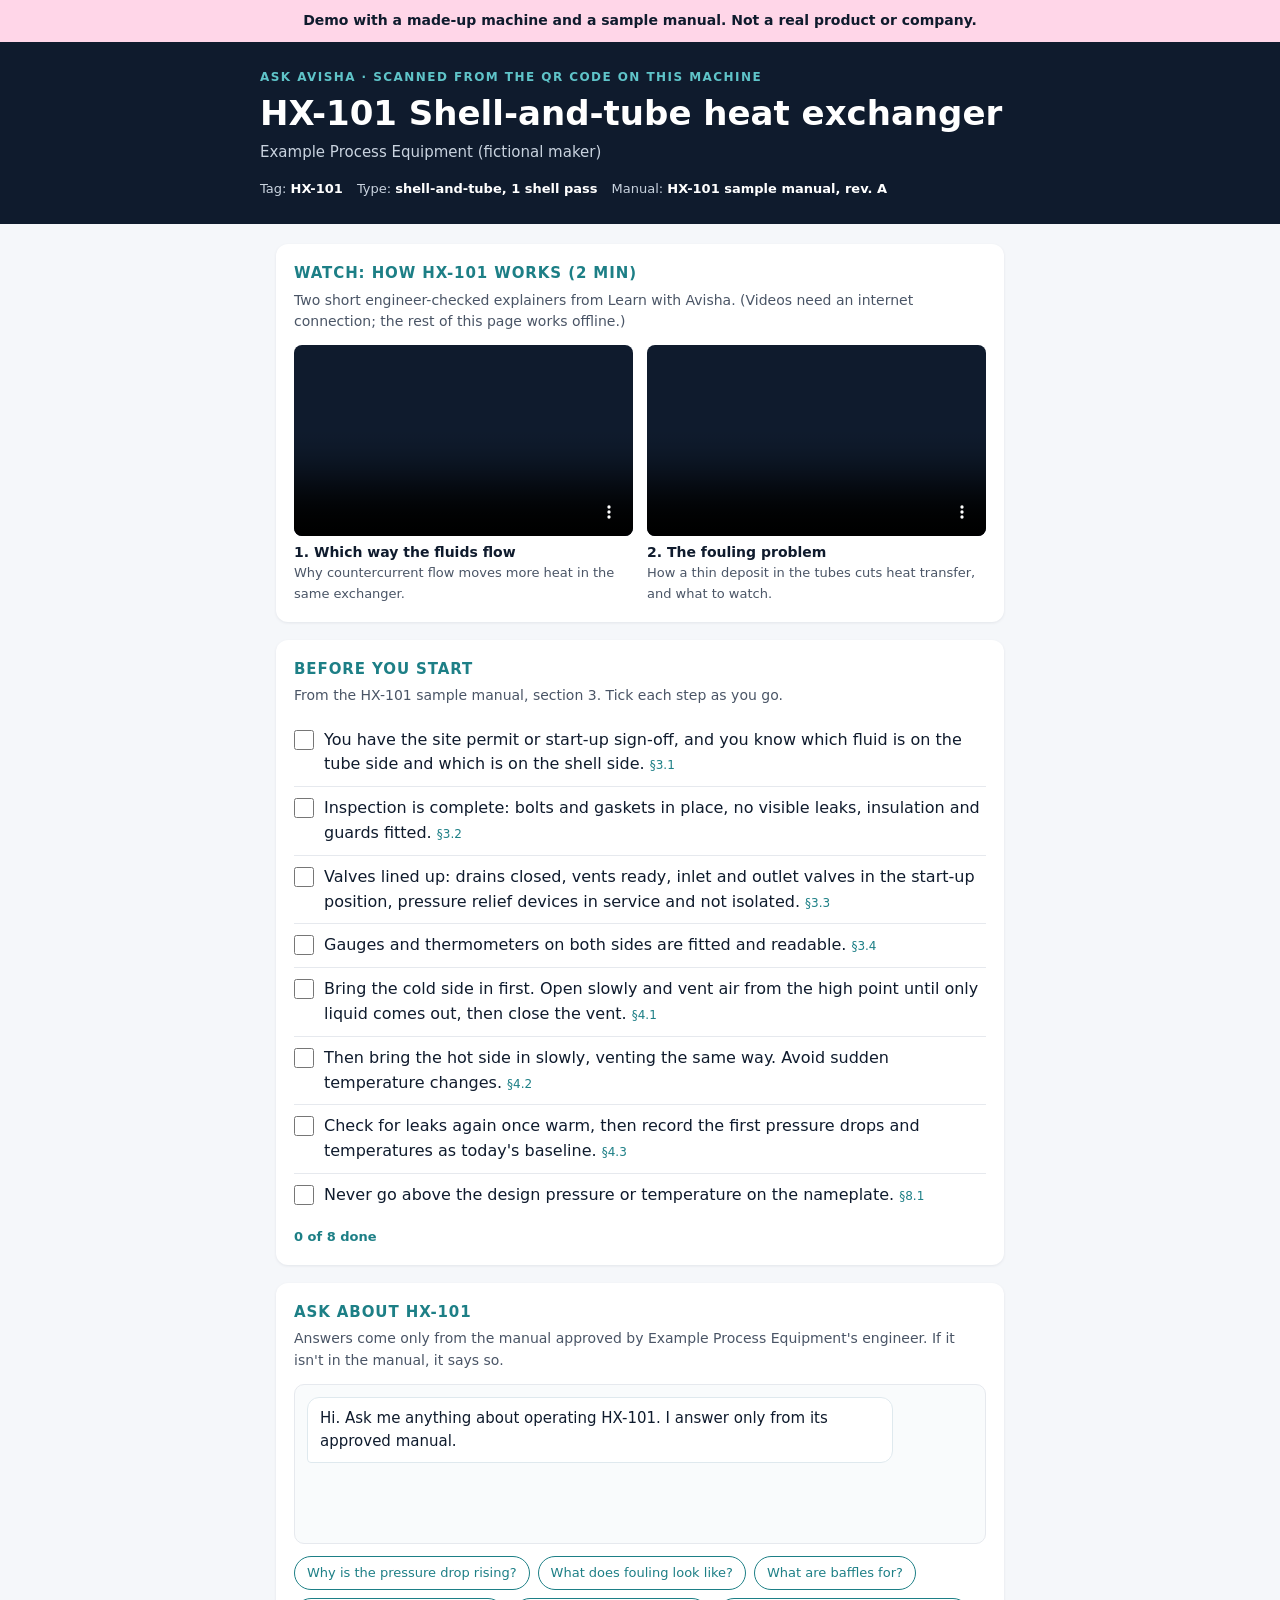
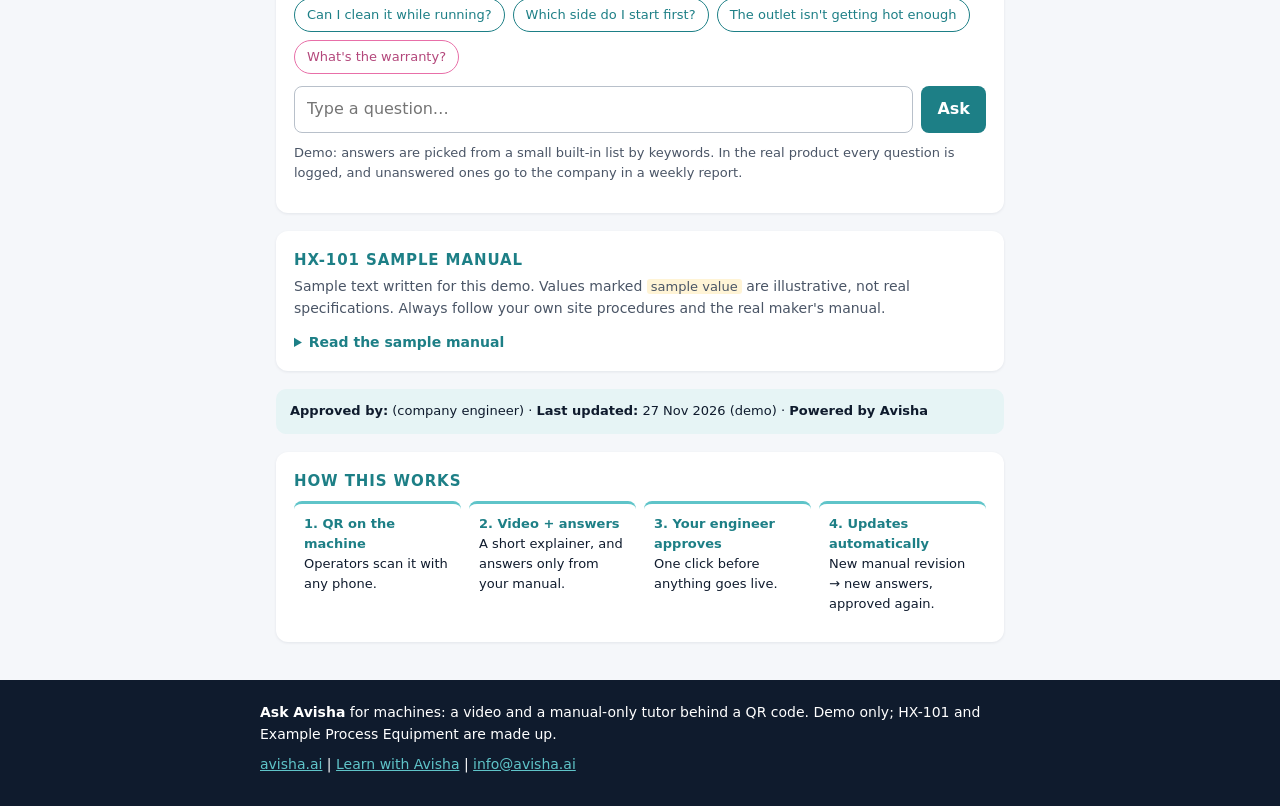
==== ask-avisha/index.html @ 8b8b15fe "Add Ask Avisha demo (made-up HX-101 machine, sample manual)" ====
<!doctype html>
<html lang="en"><head><meta charset="utf-8"><meta name="viewport" content="width=device-width,initial-scale=1">
<title>Ask Avisha: HX-101 heat exchanger | Avisha demo</title>
<meta name="description" content="Demo of Ask Avisha for machines: scan the QR code on a machine, watch how it works, and ask questions answered only from the approved manual. Made-up machine, sample manual.">
<meta name="robots" content="noindex">
<style>
*{box-sizing:border-box}body{margin:0;font-family:Inter,system-ui,-apple-system,"Segoe UI",Roboto,sans-serif;color:#0f1b2d;background:#f5f7fa;line-height:1.55}
.demo{background:#ffd6e8;color:#0f1b2d;font-weight:700;text-align:center;padding:10px 16px;font-size:14px;margin:0}
header{background:#0f1b2d;color:#fff;padding:26px 20px 24px}header .w,main,footer .w{max-width:760px;margin:0 auto}
.lab{font-size:12px;font-weight:700;letter-spacing:.12em;color:#5fc4c9;text-transform:uppercase;margin:0 0 8px}
h1{font-size:clamp(24px,5vw,34px);line-height:1.15;margin:0 0 8px}.tag{margin:0;color:#c9d3df;font-size:15px}
.plate{display:inline-flex;flex-wrap:wrap;gap:6px 14px;margin:14px 0 0;font-size:13px;color:#c9d3df}.plate b{color:#fff}
main{padding:20px 16px}p{margin:0 0 12px}
h2{color:#1d7f86;font-size:15px;letter-spacing:.06em;text-transform:uppercase;margin:0 0 4px}
.card{background:#fff;border-radius:12px;padding:18px;margin:0 0 18px;box-shadow:0 1px 3px rgba(15,27,45,.08)}
.sub{color:#4a5566;font-size:14px;margin:0 0 12px}.small{font-size:13px;color:#4a5566}
.vids{display:grid;gap:14px}@media(min-width:640px){.vids{grid-template-columns:1fr 1fr}}
video{width:100%;border-radius:8px;background:#0f1b2d;display:block;aspect-ratio:16/9}
.vt{font-weight:600;font-size:14px;margin:6px 0 0}.vt span{display:block;font-weight:400;color:#4a5566;font-size:13px}
ol.check{list-style:none;padding:0;margin:0;counter-reset:c}ol.check li{counter-increment:c;display:flex;gap:10px;align-items:flex-start;padding:9px 0;border-bottom:1px solid #e6e9ee}
ol.check li:last-child{border-bottom:0}ol.check input{width:20px;height:20px;margin:2px 0 0;accent-color:#1d7f86;flex:none}
ol.check label{flex:1;cursor:pointer}ol.check li.done label{color:#4a5566;text-decoration:line-through}
.ref{font-size:12px;color:#1d7f86;white-space:nowrap}
.prog{font-size:13px;color:#1d7f86;font-weight:600;margin:10px 0 0}
.chat{border:1px solid #e6e9ee;border-radius:10px;background:#f9fbfc;padding:12px;min-height:160px;max-height:420px;overflow-y:auto;display:flex;flex-direction:column;gap:10px}
.msg{max-width:88%;padding:9px 12px;border-radius:12px;font-size:15px}
.me{align-self:flex-end;background:#0f1b2d;color:#fff;border-bottom-right-radius:4px}
.bot{align-self:flex-start;background:#fff;border:1px solid #dfe9ee;border-bottom-left-radius:4px}
.bot.unk{border-color:#e86fa8;background:#fdeef5}
.src{display:block;margin-top:6px;font-size:12px;color:#1d7f86;font-weight:600}
.chips{display:flex;flex-wrap:wrap;gap:8px;margin:12px 0}
.chip{border:1px solid #1d7f86;color:#1d7f86;background:#fff;border-radius:999px;padding:6px 12px;font:inherit;font-size:13px;cursor:pointer}
.chip:hover,.chip:focus{background:#e6f4f5}.chip.x{border-color:#e86fa8;color:#b3477b}
form.ask{display:flex;gap:8px}form.ask input{flex:1;min-width:0;padding:10px 12px;border:1px solid #b8c0ca;border-radius:8px;font:inherit}
form.ask button{background:#1d7f86;color:#fff;border:0;border-radius:8px;padding:10px 16px;font:inherit;font-weight:600;cursor:pointer}
details{font-size:14px;margin:12px 0 0}summary{cursor:pointer;color:#1d7f86;font-weight:600}
.man h3{font-size:14px;margin:14px 0 4px}.man p,.man li{font-size:14px}.man ul{margin:0 0 8px;padding-left:20px}
.sv{background:#fff4d6;padding:0 4px;border-radius:3px;font-size:13px}
.strip{background:#e6f4f5;border-radius:10px;padding:12px 14px;font-size:13px;color:#0f1b2d;margin:0 0 18px}
.how{display:grid;gap:8px;grid-template-columns:repeat(auto-fit,minmax(140px,1fr));margin:8px 0 0;padding:0;list-style:none}
.how li{background:#fff;border-radius:8px;padding:10px;font-size:13px;border-top:3px solid #5fc4c9}.how b{display:block;color:#1d7f86}
footer{background:#0f1b2d;color:#fff;padding:22px 20px}footer p{margin:0 0 8px;font-size:14px}footer a{color:#5fc4c9}
</style></head><body>
<p class="demo">Demo with a made-up machine and a sample manual. Not a real product or company.</p>
<header><div class="w"><p class="lab">Ask Avisha · scanned from the QR code on this machine</p>
<h1>HX-101 Shell-and-tube heat exchanger</h1>
<p class="tag">Example Process Equipment (fictional maker)</p>
<div class="plate"><span>Tag: <b>HX-101</b></span><span>Type: <b>shell-and-tube, 1 shell pass</b></span><span>Manual: <b>HX-101 sample manual, rev. A</b></span></div>
</div></header>
<main>

<section class="card"><h2>Watch: how HX-101 works (2 min)</h2>
<p class="sub">Two short engineer-checked explainers from Learn with Avisha. (Videos need an internet connection; the rest of this page works offline.)</p>
<div class="vids">
<div><video controls preload="none" playsinline poster="https://lwa.avisha.ai/media/lwa_s1e01_the_flip_3d_poster.jpg" src="https://lwa.avisha.ai/media/lwa_s1e01_the_flip_3d.mp4"></video>
<p class="vt">1. Which way the fluids flow<span>Why countercurrent flow moves more heat in the same exchanger.</span></p></div>
<div><video controls preload="none" playsinline poster="https://lwa.avisha.ai/media/lwa_s1e02_the_fouling_problem_3d_poster.jpg" src="https://lwa.avisha.ai/media/lwa_s1e02_the_fouling_problem_3d.mp4"></video>
<p class="vt">2. The fouling problem<span>How a thin deposit in the tubes cuts heat transfer, and what to watch.</span></p></div>
</div>
</section>

<section class="card"><h2>Before you start</h2>
<p class="sub">From the HX-101 sample manual, section 3. Tick each step as you go.</p>
<ol class="check" id="check">
<li><input type="checkbox" id="c1"><label for="c1">You have the site permit or start-up sign-off, and you know which fluid is on the tube side and which is on the shell side. <span class="ref">§3.1</span></label></li>
<li><input type="checkbox" id="c2"><label for="c2">Inspection is complete: bolts and gaskets in place, no visible leaks, insulation and guards fitted. <span class="ref">§3.2</span></label></li>
<li><input type="checkbox" id="c3"><label for="c3">Valves lined up: drains closed, vents ready, inlet and outlet valves in the start-up position, pressure relief devices in service and not isolated. <span class="ref">§3.3</span></label></li>
<li><input type="checkbox" id="c4"><label for="c4">Gauges and thermometers on both sides are fitted and readable. <span class="ref">§3.4</span></label></li>
<li><input type="checkbox" id="c5"><label for="c5">Bring the cold side in first. Open slowly and vent air from the high point until only liquid comes out, then close the vent. <span class="ref">§4.1</span></label></li>
<li><input type="checkbox" id="c6"><label for="c6">Then bring the hot side in slowly, venting the same way. Avoid sudden temperature changes. <span class="ref">§4.2</span></label></li>
<li><input type="checkbox" id="c7"><label for="c7">Check for leaks again once warm, then record the first pressure drops and temperatures as today's baseline. <span class="ref">§4.3</span></label></li>
<li><input type="checkbox" id="c8"><label for="c8">Never go above the design pressure or temperature on the nameplate. <span class="ref">§8.1</span></label></li>
</ol>
<p class="prog" id="prog" aria-live="polite">0 of 8 done</p>
</section>

<section class="card"><h2>Ask about HX-101</h2>
<p class="sub">Answers come only from the manual approved by Example Process Equipment's engineer. If it isn't in the manual, it says so.</p>
<div class="chat" id="chat" aria-live="polite"><div class="msg bot">Hi. Ask me anything about operating HX-101. I answer only from its approved manual.</div></div>
<div class="chips" id="chips">
<button class="chip" type="button">Why is the pressure drop rising?</button>
<button class="chip" type="button">What does fouling look like?</button>
<button class="chip" type="button">What are baffles for?</button>
<button class="chip" type="button">Can I clean it while running?</button>
<button class="chip" type="button">Which side do I start first?</button>
<button class="chip" type="button">The outlet isn't getting hot enough</button>
<button class="chip x" type="button">What's the warranty?</button>
</div>
<form class="ask" id="ask"><input id="q" type="text" placeholder="Type a question…" aria-label="Your question" autocomplete="off"><button type="submit">Ask</button></form>
<p class="small" style="margin-top:10px">Demo: answers are picked from a small built-in list by keywords. In the real product every question is logged, and unanswered ones go to the company in a weekly report.</p>
</section>

<section class="card man"><h2>HX-101 sample manual</h2>
<p class="sub">Sample text written for this demo. Values marked <span class="sv">sample value</span> are illustrative, not real specifications. Always follow your own site procedures and the real maker's manual.</p>
<details><summary>Read the sample manual</summary>
<h3>1. What HX-101 is</h3>
<p>HX-101 is a shell-and-tube heat exchanger. One fluid flows through the tubes (tube side); the other flows around the tubes inside the shell (shell side). Heat passes through the tube walls. The two fluids never mix. The fluids flow in opposite directions (countercurrent), which moves the most heat for this size of exchanger.</p>
<h3>2. Main parts</h3>
<p><b>2.1 Tube bundle:</b> the tubes, fixed in a tube sheet at each end. <b>2.2 Baffles:</b> plates across the shell that hold the tubes in place and stop them vibrating, and make the shell-side fluid flow back and forth across the tubes instead of straight along the shell. Crossflow moves heat better. Baffles also cause much of the shell-side pressure drop. <b>2.3 Vents and drains:</b> a vent at the high point and a drain at the low point on each side. <b>2.4 Relief device:</b> protects the shell from overpressure.</p>
<h3>3. Before start-up</h3>
<p>3.1 Permit or sign-off in place; know which fluid is on which side. 3.2 Bolts, gaskets, insulation and guards in place; no visible leaks. 3.3 Drains closed, vents ready, valves in the start-up position, relief devices in service and not isolated. 3.4 Pressure gauges and thermometers on both sides fitted and readable.</p>
<h3>4. Start-up</h3>
<p>4.1 Bring the cold side in first. Open the inlet slowly and vent air from the high point until only liquid comes out. Trapped air blankets tube surface, so less heat is transferred, and can cause hammering. 4.2 Then bring the hot side in slowly and vent it the same way. Heating up slowly avoids thermal shock and stress at the tube joints and gaskets. 4.3 When warm, check again for leaks and record pressure drops and temperatures as the baseline.</p>
<h3>5. Normal running</h3>
<p>5.1 Each shift, record inlet and outlet temperatures and the pressure drop on both sides. 5.2 Compare with the clean baseline at the same flow. Sample baseline: tube-side pressure drop <span class="sv">sample value 0.4 bar</span> at design flow. 5.3 A rising pressure drop at the same flow, or outlet temperatures drifting away from the baseline, means the exchanger needs attention (see sections 6 and 9).</p>
<h3>6. Fouling</h3>
<p>6.1 Fouling is a layer of deposit (scale, sludge, corrosion products, biological growth) on the tube surfaces. 6.2 Signs: less heat transferred (the cold outlet is cooler and the hot outlet is hotter than the baseline at the same flows), and often a slowly rising pressure drop. 6.3 Trend the readings; one reading is not enough. Plan cleaning when the trend reaches the limit set by your site. Sample cleaning trigger: <span class="sv">sample value: pressure drop 1.5 × clean baseline</span>.</p>
<h3>7. Shutdown and cleaning</h3>
<p>7.1 Shutdown: reduce and isolate the hot side first, then the cold side, so the exchanger cools without overheating the cold side. 7.2 Never open, clean or remove covers while HX-101 is running or under pressure. Cleaning needs a shutdown, both sides isolated, depressurised, drained, cooled and made safe under your site's permit. 7.3 Tubes can be cleaned mechanically or chemically by trained people following the cleaning procedure.</p>
<h3>8. Safety</h3>
<p>8.1 Do not exceed the design pressure or temperature shown on the nameplate. 8.2 Never isolate the relief device while the exchanger is in service. 8.3 Wear the protective equipment your site requires; surfaces can be hot.</p>
<h3>9. Troubleshooting</h3>
<p>9.1 <b>Pressure drop rising:</b> fouling or blockage in the tubes or shell; a blocked upstream strainer; a partly closed valve; or a flow higher than normal. Check the flow and valves first, then trend for fouling. 9.2 <b>Not enough heating or cooling:</b> fouling; air not vented; a flow lower than normal; or an inlet temperature different from normal. 9.3 <b>Leak or one fluid found in the other:</b> report it and follow your site procedure; a tube or gasket may be leaking. Isolate as your procedure says.</p>
</details>
</section>

<div class="strip"><b>Approved by:</b> (company engineer) · <b>Last updated:</b> 27 Nov 2026 (demo) · <b>Powered by Avisha</b></div>

<section class="card"><h2>How this works</h2>
<ol class="how">
<li><b>1. QR on the machine</b>Operators scan it with any phone.</li>
<li><b>2. Video + answers</b>A short explainer, and answers only from your manual.</li>
<li><b>3. Your engineer approves</b>One click before anything goes live.</li>
<li><b>4. Updates automatically</b>New manual revision → new answers, approved again.</li>
</ol>
</section>
</main>
<footer><div class="w"><p><b>Ask Avisha</b> for machines: a video and a manual-only tutor behind a QR code. Demo only; HX-101 and Example Process Equipment are made up.</p>
<p><a href="https://avisha.ai">avisha.ai</a> | <a href="https://lwa.avisha.ai">Learn with Avisha</a> | <a href="mailto:info@avisha.ai">info@avisha.ai</a></p></div></footer>
<script>
(function(){
var KB=[
{k:["pressure drop","dp","delta p","differential","pressure rising","pressure is rising","pressure high","high pressure drop"],s:"9.1",a:"A rising pressure drop at the same flow usually means fouling or a blockage in the tubes or shell. Other causes: a blocked upstream strainer, a partly closed valve, or a flow higher than normal. Check the flow and valves first, then trend the readings for fouling."},
{k:["fouling","foul","deposit","scale","dirty","grime","sludge","fouled"],s:"6.1–6.3",a:"Fouling is a layer of deposit (scale, sludge, corrosion products or biological growth) on the tube surfaces. You see it in the readings: the cold outlet is cooler and the hot outlet hotter than the baseline at the same flows, and the pressure drop often rises slowly. Trend the readings; one reading is not enough."},
{k:["baffle","baffles","plates inside","plates in the shell"],s:"2.2",a:"Baffles are plates across the shell. They hold the tubes in place and stop them vibrating, and they make the shell-side fluid flow back and forth across the tubes instead of straight along the shell. Crossflow moves heat better. Baffles also cause much of the shell-side pressure drop."},
{k:["clean","cleaning","wash","while running","online","open it","descale"],s:"7.2–7.3",a:"No. Never open, clean or remove covers while HX-101 is running or under pressure. Cleaning needs a shutdown with both sides isolated, depressurised, drained, cooled and made safe under your site's permit. Then trained people clean the tubes mechanically or chemically following the cleaning procedure."},
{k:["start","startup","start-up","first","which side","commission","bring in"],s:"4.1–4.2",a:"Bring the cold side in first: open the inlet slowly and vent air from the high point until only liquid comes out. Then bring the hot side in slowly and vent it the same way. Heating up slowly avoids thermal shock at the tube joints and gaskets."},
{k:["vent","air","bleed","trapped","hammer"],s:"4.1",a:"Vent each side at its high point when filling, until only liquid comes out. Trapped air blankets tube surface, so less heat is transferred, and it can cause hammering."},
{k:["hot enough","cold enough","getting hot","not hot","not getting hot","not enough","not cooling","not heating","cold outlet","outlet temperature","temperature low","less heat","poor performance","underperform"],s:"9.2",a:"Not enough heating or cooling is usually caused by fouling, air that wasn't vented, a flow lower than normal, or an inlet temperature different from normal. Compare today's readings with the clean baseline at the same flows."},
{k:["shut","shutdown","shut down","stop","switch off","turn off"],s:"7.1",a:"Reduce and isolate the hot side first, then the cold side, so the exchanger cools down without overheating the cold side."},
{k:["leak","leaking","mixing","contamination","contaminated","drip"],s:"9.3",a:"Report it and follow your site procedure. A tube or gasket may be leaking. Isolate the exchanger as your procedure says."},
{k:["maximum","max","design pressure","design temperature","limit","rating","nameplate","how hot","how much pressure"],s:"8.1",a:"Don't exceed the design pressure or temperature shown on the HX-101 nameplate. Never isolate the relief device while the exchanger is in service."},
{k:["record","log","reading","readings","monitor","check every","each shift","baseline"],s:"5.1–5.3",a:"Each shift, record inlet and outlet temperatures and the pressure drop on both sides, and compare with the clean baseline at the same flow. A rising pressure drop or drifting outlet temperatures means the exchanger needs attention."}
];
var UNK="I'm not sure. This isn't in the approved manual. Please contact Example Process Equipment support.";
function norm(t){return " "+t.toLowerCase().replace(/[’']/g,"").replace(/[^a-z0-9 -]+/g," ").replace(/\s+/g," ")+" ";}
function answer(q){var t=norm(q),best=null,bs=0;
for(var i=0;i<KB.length;i++){var sc=0;for(var j=0;j<KB[i].k.length;j++){var w=KB[i].k[j];if(t.indexOf(" "+w+" ")>-1||t.indexOf(" "+w+"s ")>-1||t.indexOf(" "+w+"ing ")>-1)sc+=w.split(" ").length;}
if(sc>bs){bs=sc;best=KB[i];}}return best;}
var chat=document.getElementById("chat");
function add(text,cls,src){var d=document.createElement("div");d.className="msg "+cls;d.textContent=text;
if(src){var s=document.createElement("span");s.className="src";s.textContent=src;d.appendChild(s);}chat.appendChild(d);chat.scrollTop=chat.scrollHeight;}
function ask(q){q=q.trim();if(!q)return;add(q,"me");var r=answer(q);
setTimeout(function(){if(r)add(r.a,"bot","Source: HX-101 manual, section "+r.s);else add(UNK,"bot unk","Not in the approved manual");},250);}
var chips=document.querySelectorAll(".chip");for(var i=0;i<chips.length;i++)chips[i].addEventListener("click",function(){ask(this.textContent);});
document.getElementById("ask").addEventListener("submit",function(e){e.preventDefault();var q=document.getElementById("q");ask(q.value);q.value="";});
var boxes=document.querySelectorAll("#check input"),prog=document.getElementById("prog");
function upd(){var n=0;for(var i=0;i<boxes.length;i++){var on=boxes[i].checked;boxes[i].parentNode.className=on?"done":"";if(on)n++;}
prog.textContent=n===boxes.length?"All 8 done. Ready to run.":n+" of 8 done";}
for(var b=0;b<boxes.length;b++)boxes[b].addEventListener("change",upd);
window.__askTest=answer;
})();
</script>
</body></html>
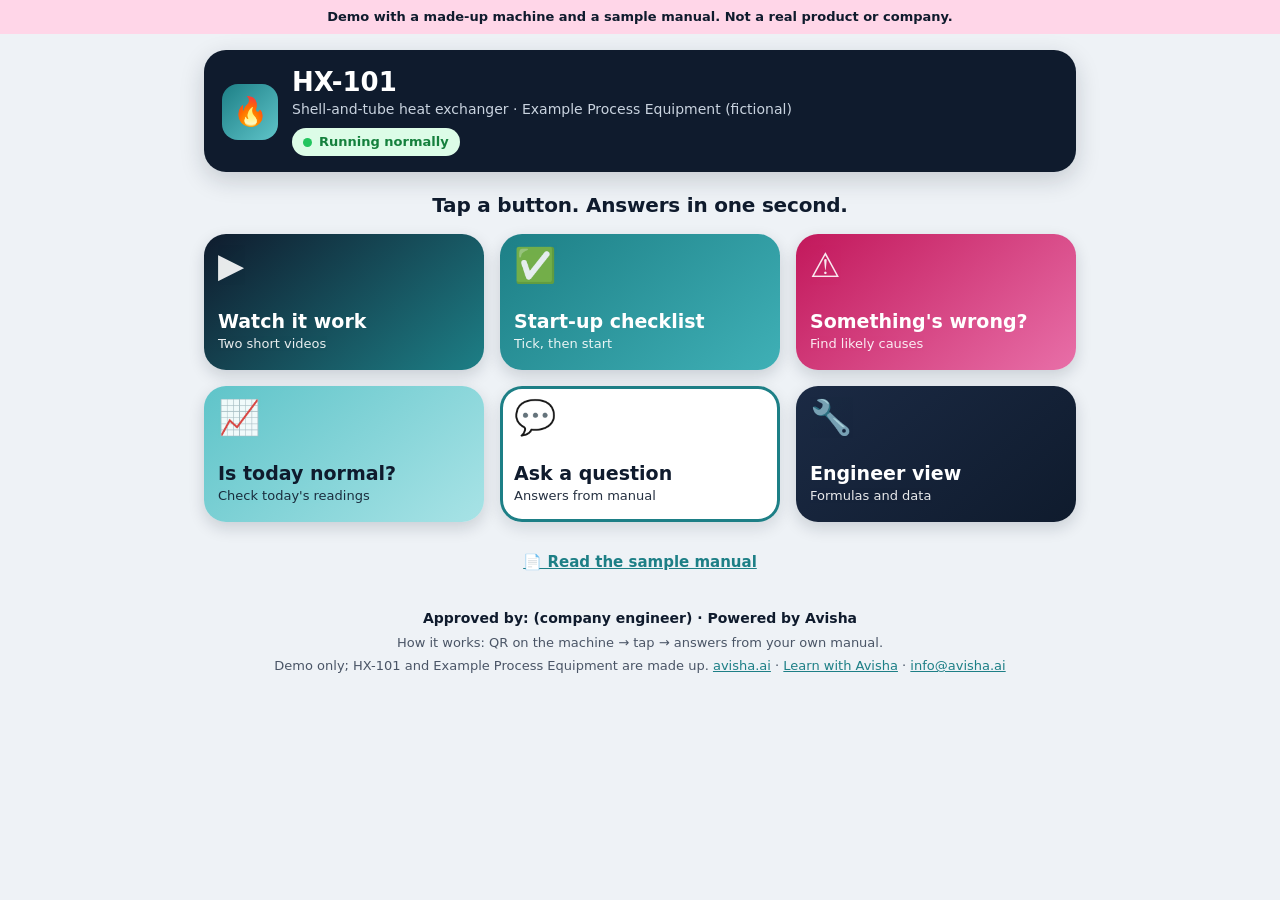
==== commit 9df3324d: "Ask Avisha demo v2: big one-tap tiles with pop-up results" ====
--- a/ask-avisha/index.html
+++ b/ask-avisha/index.html
@@ -1,98 +1,247 @@
 <!doctype html>
-<html lang="en"><head><meta charset="utf-8"><meta name="viewport" content="width=device-width,initial-scale=1">
+<html lang="en"><head><meta charset="utf-8"><meta name="viewport" content="width=device-width,initial-scale=1,viewport-fit=cover">
 <title>Ask Avisha: HX-101 heat exchanger | Avisha demo</title>
-<meta name="description" content="Demo of Ask Avisha for machines: scan the QR code on a machine, watch how it works, and ask questions answered only from the approved manual. Made-up machine, sample manual.">
+<meta name="description" content="Demo of Ask Avisha for machines: scan the QR code on a machine, tap a big button, get answers only from the approved manual. Made-up machine, sample manual.">
 <meta name="robots" content="noindex">
+<meta name="theme-color" content="#0f1b2d">
 <style>
-*{box-sizing:border-box}body{margin:0;font-family:Inter,system-ui,-apple-system,"Segoe UI",Roboto,sans-serif;color:#0f1b2d;background:#f5f7fa;line-height:1.55}
-.demo{background:#ffd6e8;color:#0f1b2d;font-weight:700;text-align:center;padding:10px 16px;font-size:14px;margin:0}
-header{background:#0f1b2d;color:#fff;padding:26px 20px 24px}header .w,main,footer .w{max-width:760px;margin:0 auto}
-.lab{font-size:12px;font-weight:700;letter-spacing:.12em;color:#5fc4c9;text-transform:uppercase;margin:0 0 8px}
-h1{font-size:clamp(24px,5vw,34px);line-height:1.15;margin:0 0 8px}.tag{margin:0;color:#c9d3df;font-size:15px}
-.plate{display:inline-flex;flex-wrap:wrap;gap:6px 14px;margin:14px 0 0;font-size:13px;color:#c9d3df}.plate b{color:#fff}
-main{padding:20px 16px}p{margin:0 0 12px}
-h2{color:#1d7f86;font-size:15px;letter-spacing:.06em;text-transform:uppercase;margin:0 0 4px}
-.card{background:#fff;border-radius:12px;padding:18px;margin:0 0 18px;box-shadow:0 1px 3px rgba(15,27,45,.08)}
-.sub{color:#4a5566;font-size:14px;margin:0 0 12px}.small{font-size:13px;color:#4a5566}
-.vids{display:grid;gap:14px}@media(min-width:640px){.vids{grid-template-columns:1fr 1fr}}
-video{width:100%;border-radius:8px;background:#0f1b2d;display:block;aspect-ratio:16/9}
-.vt{font-weight:600;font-size:14px;margin:6px 0 0}.vt span{display:block;font-weight:400;color:#4a5566;font-size:13px}
-ol.check{list-style:none;padding:0;margin:0;counter-reset:c}ol.check li{counter-increment:c;display:flex;gap:10px;align-items:flex-start;padding:9px 0;border-bottom:1px solid #e6e9ee}
-ol.check li:last-child{border-bottom:0}ol.check input{width:20px;height:20px;margin:2px 0 0;accent-color:#1d7f86;flex:none}
-ol.check label{flex:1;cursor:pointer}ol.check li.done label{color:#4a5566;text-decoration:line-through}
-.ref{font-size:12px;color:#1d7f86;white-space:nowrap}
-.prog{font-size:13px;color:#1d7f86;font-weight:600;margin:10px 0 0}
-.chat{border:1px solid #e6e9ee;border-radius:10px;background:#f9fbfc;padding:12px;min-height:160px;max-height:420px;overflow-y:auto;display:flex;flex-direction:column;gap:10px}
-.msg{max-width:88%;padding:9px 12px;border-radius:12px;font-size:15px}
-.me{align-self:flex-end;background:#0f1b2d;color:#fff;border-bottom-right-radius:4px}
+*{box-sizing:border-box}
+:root{--navy:#0f1b2d;--teal:#1d7f86;--aqua:#5fc4c9;--pink:#e86fa8;--ink:#0f1b2d;--mut:#4a5566;--line:#e3e8ee;--ok:#15803d;--okbg:#dcfce7;--warn:#b45309;--warnbg:#fef3c7}
+body{margin:0;font-family:system-ui,-apple-system,"Segoe UI",Roboto,Helvetica,Arial,sans-serif;color:var(--ink);background:#eef2f6;line-height:1.5;-webkit-tap-highlight-color:transparent}
+button{font:inherit;color:inherit}
+.demo{background:#ffd6e8;color:var(--navy);font-weight:700;text-align:center;padding:7px 12px;font-size:13px;margin:0}
+.wrap{max-width:900px;margin:0 auto;padding:16px 14px 8px}
+.mc{background:var(--navy);color:#fff;border-radius:22px;padding:18px 18px 16px;box-shadow:0 8px 24px rgba(15,27,45,.18);display:flex;gap:14px;align-items:center}
+.mc .ic{flex:none;width:56px;height:56px;border-radius:16px;background:linear-gradient(135deg,var(--teal),var(--aqua));display:grid;place-items:center;font-size:28px}
+.mc h1{font-size:22px;line-height:1.15;margin:0}.mc .sub{margin:2px 0 8px;color:#c9d3df;font-size:14px}
+.pill{display:inline-flex;align-items:center;gap:7px;background:var(--okbg);color:var(--ok);font-weight:700;font-size:13px;border-radius:999px;padding:4px 11px}
+.pill i{width:9px;height:9px;border-radius:50%;background:#22c55e;box-shadow:0 0 0 0 rgba(34,197,94,.6);animation:pulse 2s infinite}
+@keyframes pulse{70%{box-shadow:0 0 0 7px rgba(34,197,94,0)}100%{box-shadow:0 0 0 0 rgba(34,197,94,0)}}
+.lead{font-size:20px;font-weight:800;text-align:center;margin:18px 0 14px;letter-spacing:-.01em}
+.grid{display:grid;grid-template-columns:1fr 1fr;gap:12px}
+@media(min-width:720px){.grid{grid-template-columns:repeat(3,1fr);gap:16px}.mc h1{font-size:26px}}
+.tile{position:relative;border:0;border-radius:22px;padding:16px 14px;min-height:136px;text-align:left;cursor:pointer;display:flex;flex-direction:column;justify-content:flex-end;gap:2px;color:#fff;box-shadow:0 6px 16px rgba(15,27,45,.16);transition:transform .15s ease,box-shadow .15s ease;overflow:hidden}
+.tile:hover{transform:translateY(-2px);box-shadow:0 10px 22px rgba(15,27,45,.22)}.tile:active{transform:scale(.97)}
+.tile:focus-visible{outline:4px solid var(--pink);outline-offset:3px}
+.tile .e{font-size:34px;line-height:1;position:absolute;top:14px;left:14px}
+.tile b{font-size:19px;line-height:1.15}.tile span{font-size:13px;opacity:.9}
+.t1{background:linear-gradient(140deg,#0f1b2d,#1d7f86)}.t2{background:linear-gradient(140deg,#1d7f86,#3fb0b6)}
+.t3{background:linear-gradient(140deg,#c2185b,#e86fa8)}.t4{background:linear-gradient(140deg,#5fc4c9,#a8e3e6);color:var(--navy)}
+.t5{background:#fff;color:var(--navy);box-shadow:0 6px 16px rgba(15,27,45,.12),inset 0 0 0 3px var(--teal)}.t6{background:linear-gradient(140deg,#1b2a44,#0f1b2d)}
+.mlink{display:block;margin:16px auto 0;background:none;border:0;color:var(--teal);font-weight:700;font-size:15px;min-height:48px;cursor:pointer;text-decoration:underline}
+footer{text-align:center;color:var(--mut);font-size:13px;padding:10px 16px 28px}footer p{margin:4px 0}footer a{color:var(--teal)}
+footer .ap{color:var(--ink);font-weight:600;font-size:14px}
+/* sheet */
+.ov{position:fixed;inset:0;background:rgba(15,27,45,.55);display:flex;align-items:flex-end;justify-content:center;z-index:20;opacity:0;visibility:hidden;transition:opacity .2s ease,visibility .2s}
+.ov.open{opacity:1;visibility:visible}
+.sh{background:#fff;width:100%;max-width:680px;max-height:92vh;display:flex;flex-direction:column;border-radius:24px 24px 0 0;transform:translateY(100%);transition:transform .22s cubic-bezier(.2,.8,.2,1);box-shadow:0 -10px 30px rgba(15,27,45,.25)}
+.ov.open .sh{transform:none}
+@media(min-width:720px){.ov{align-items:center;padding:20px}.sh{border-radius:24px;max-height:88vh;transform:translateY(24px) scale(.98)}}
+.shh{display:flex;align-items:center;gap:10px;padding:14px 14px 10px 20px;border-bottom:1px solid var(--line)}
+.shh h2{flex:1;margin:0;font-size:20px}
+.x{width:48px;height:48px;border-radius:50%;border:0;background:#eef2f6;font-size:22px;cursor:pointer;flex:none}.x:hover{background:#dde4ec}
+.sb{overflow-y:auto;padding:16px 20px 24px;-webkit-overflow-scrolling:touch}
+.note{font-size:13px;color:var(--mut);margin:0 0 12px}
+.src{display:block;margin-top:6px;font-size:12px;color:var(--teal);font-weight:700}
+.sv{background:#fff4d6;padding:0 5px;border-radius:4px;font-size:12px;font-weight:600;color:#7a4b00;white-space:nowrap}
+.big{display:block;width:100%;min-height:58px;border:0;border-radius:16px;background:var(--teal);color:#fff;font-size:18px;font-weight:800;cursor:pointer;transition:transform .15s}
+.big:active{transform:scale(.98)}
+.chip{border:1px solid var(--teal);color:var(--teal);background:#fff;border-radius:999px;padding:8px 14px;font-size:14px;min-height:44px;cursor:pointer}
+.chip:hover{background:#e6f4f5}.chip.x2{border-color:var(--pink);color:#b3477b}
+.chips{display:flex;flex-wrap:wrap;gap:8px;margin:12px 0}
+/* watch */
+.vids{display:grid;gap:14px}@media(min-width:620px){.vids{grid-template-columns:1fr 1fr}}
+video{width:100%;border-radius:12px;background:var(--navy);display:block;aspect-ratio:16/9}
+.vt{font-weight:700;font-size:15px;margin:6px 0 0}
+.learn{background:#e6f4f5;border-radius:16px;padding:14px 16px;margin:16px 0 0}.learn h3{margin:0 0 6px;font-size:16px}
+.learn ol{margin:0;padding-left:20px}.learn li{margin:4px 0}
+/* checklist */
+.barw{height:12px;background:#e6ebf0;border-radius:99px;overflow:hidden;margin:0 0 6px}
+.bar{height:100%;width:0;background:linear-gradient(90deg,var(--teal),var(--aqua));border-radius:99px;transition:width .25s ease}
+.prog{font-weight:700;color:var(--teal);margin:0 0 10px;font-size:14px}
+ol.ck{list-style:none;margin:0;padding:0}
+ol.ck li{border-bottom:1px solid var(--line)}ol.ck li:last-child{border:0}
+ol.ck label{display:flex;gap:12px;align-items:flex-start;padding:12px 2px;cursor:pointer;min-height:56px}
+ol.ck input{width:26px;height:26px;margin:0;accent-color:var(--teal);flex:none}
+ol.ck li.ticked label{color:var(--mut);text-decoration:line-through}
+.ref{font-size:12px;color:var(--teal);font-weight:700;white-space:nowrap}
+.done{position:relative;text-align:center;background:var(--okbg);border-radius:18px;padding:18px;margin:14px 0 0;overflow:hidden}
+.done b{display:block;font-size:24px;color:var(--ok)}.done p{margin:4px 0 10px}
+.done svg{width:72px;height:72px}
+.done circle{fill:var(--ok)}.done path{fill:none;stroke:#fff;stroke-width:6;stroke-linecap:round;stroke-linejoin:round;stroke-dasharray:60;stroke-dashoffset:60}
+.done.go path{animation:draw .45s .1s ease forwards}.done.go svg{animation:pop .3s ease}
+@keyframes draw{to{stroke-dashoffset:0}}@keyframes pop{0%{transform:scale(.4)}80%{transform:scale(1.1)}100%{transform:scale(1)}}
+.cf{position:absolute;top:-10px;width:8px;height:12px;border-radius:2px;opacity:0}
+.done.go .cf{animation:fall 1.1s ease-in forwards}
+@keyframes fall{0%{opacity:1;transform:translateY(0) rotate(0)}100%{opacity:0;transform:translateY(170px) rotate(400deg)}}
+.reset{background:none;border:0;color:var(--teal);font-weight:700;text-decoration:underline;cursor:pointer;min-height:44px}
+/* symptoms */
+.syms{display:grid;grid-template-columns:1fr 1fr;gap:10px}
+.sym{border:0;border-radius:18px;min-height:84px;padding:12px;background:#fdeef5;color:#8a2155;font-weight:800;font-size:16px;cursor:pointer;text-align:left;display:flex;gap:8px;align-items:center;transition:transform .15s,background .15s}
+.sym .e{font-size:26px}.sym:active{transform:scale(.97)}.sym[aria-pressed="true"]{background:var(--pink);color:#fff}
+.res{margin:14px 0 0;border-radius:16px;padding:14px 16px;background:#f6f8fb;border:1px solid var(--line);animation:rise .2s ease}
+@keyframes rise{from{opacity:0;transform:translateY(8px)}to{opacity:1;transform:none}}
+.res h3{margin:0 0 6px;font-size:18px}.res ul{margin:0 0 8px;padding-left:20px}
+.first{background:#e6f4f5;border-radius:12px;padding:10px 12px;margin:8px 0 0}
+.stop{margin:14px 0 0;background:var(--navy);color:#fff;border-radius:14px;padding:12px 14px;font-weight:700}
+/* today */
+.tag{display:inline-block;background:#fff4d6;color:#7a4b00;font-weight:700;font-size:12px;border-radius:99px;padding:3px 10px;margin:0 0 10px}
+.fld{margin:0 0 16px}.fld label{display:flex;justify-content:space-between;font-weight:700;margin:0 0 4px}
+.fld output{font-size:20px;font-weight:800;color:var(--teal)}.fld small{display:block;color:var(--mut);font-size:12px}
+input[type=range]{width:100%;height:40px;accent-color:var(--teal);margin:0}
+.verdict{margin:14px 0 0;border-radius:18px;padding:16px;animation:rise .2s ease}
+.verdict b{display:block;font-size:26px;line-height:1.1}.verdict p{margin:6px 0 0}
+.verdict.ok{background:var(--okbg);color:#14532d}.verdict.warn{background:var(--warnbg);color:#78350f}
+.spk{display:flex;align-items:center;gap:10px;margin:10px 0 0;font-size:12px;color:var(--mut)}.spk svg{flex:none}
+/* chat */
+.chat{border:1px solid var(--line);border-radius:14px;background:#f9fbfc;padding:12px;min-height:150px;max-height:44vh;overflow-y:auto;display:flex;flex-direction:column;gap:10px}
+.msg{max-width:88%;padding:9px 12px;border-radius:14px;font-size:15px}
+.me{align-self:flex-end;background:var(--navy);color:#fff;border-bottom-right-radius:4px}
 .bot{align-self:flex-start;background:#fff;border:1px solid #dfe9ee;border-bottom-left-radius:4px}
-.bot.unk{border-color:#e86fa8;background:#fdeef5}
-.src{display:block;margin-top:6px;font-size:12px;color:#1d7f86;font-weight:600}
-.chips{display:flex;flex-wrap:wrap;gap:8px;margin:12px 0}
-.chip{border:1px solid #1d7f86;color:#1d7f86;background:#fff;border-radius:999px;padding:6px 12px;font:inherit;font-size:13px;cursor:pointer}
-.chip:hover,.chip:focus{background:#e6f4f5}.chip.x{border-color:#e86fa8;color:#b3477b}
-form.ask{display:flex;gap:8px}form.ask input{flex:1;min-width:0;padding:10px 12px;border:1px solid #b8c0ca;border-radius:8px;font:inherit}
-form.ask button{background:#1d7f86;color:#fff;border:0;border-radius:8px;padding:10px 16px;font:inherit;font-weight:600;cursor:pointer}
-details{font-size:14px;margin:12px 0 0}summary{cursor:pointer;color:#1d7f86;font-weight:600}
-.man h3{font-size:14px;margin:14px 0 4px}.man p,.man li{font-size:14px}.man ul{margin:0 0 8px;padding-left:20px}
-.sv{background:#fff4d6;padding:0 4px;border-radius:3px;font-size:13px}
-.strip{background:#e6f4f5;border-radius:10px;padding:12px 14px;font-size:13px;color:#0f1b2d;margin:0 0 18px}
-.how{display:grid;gap:8px;grid-template-columns:repeat(auto-fit,minmax(140px,1fr));margin:8px 0 0;padding:0;list-style:none}
-.how li{background:#fff;border-radius:8px;padding:10px;font-size:13px;border-top:3px solid #5fc4c9}.how b{display:block;color:#1d7f86}
-footer{background:#0f1b2d;color:#fff;padding:22px 20px}footer p{margin:0 0 8px;font-size:14px}footer a{color:#5fc4c9}
+.bot.unk{border-color:var(--pink);background:#fdeef5}
+form.ask{display:flex;gap:8px}form.ask input{flex:1;min-width:0;min-height:52px;padding:10px 14px;border:1px solid #b8c0ca;border-radius:14px;font:inherit;font-size:16px}
+form.ask button{background:var(--teal);color:#fff;border:0;border-radius:14px;padding:0 20px;font-weight:800;cursor:pointer;min-height:52px}
+/* engineer */
+.f{background:var(--navy);color:#fff;border-radius:14px;padding:14px;font-size:19px;text-align:center;font-family:"Cambria Math","Times New Roman",serif;overflow-x:auto;white-space:nowrap}
+.eng h3{font-size:16px;margin:16px 0 4px;color:var(--teal)}.eng p{margin:0 0 8px}
+table{width:100%;border-collapse:collapse;font-size:14px;margin:6px 0}td,th{text-align:left;padding:7px 6px;border-bottom:1px solid var(--line);vertical-align:top}th{font-size:12px;color:var(--mut);text-transform:uppercase;letter-spacing:.04em}
+.calc{background:#f6f8fb;border-radius:14px;padding:12px 14px;margin:10px 0}
+.uout{font-size:22px;font-weight:800;color:var(--teal)}
+.man h3{font-size:15px;margin:14px 0 4px}.man p{font-size:14px;margin:0 0 8px}
+@media(prefers-reduced-motion:reduce){*,*::before,*::after{animation:none!important;transition:none!important}.done path{stroke-dashoffset:0}}
 </style></head><body>
+<div id="app">
 <p class="demo">Demo with a made-up machine and a sample manual. Not a real product or company.</p>
-<header><div class="w"><p class="lab">Ask Avisha · scanned from the QR code on this machine</p>
-<h1>HX-101 Shell-and-tube heat exchanger</h1>
-<p class="tag">Example Process Equipment (fictional maker)</p>
-<div class="plate"><span>Tag: <b>HX-101</b></span><span>Type: <b>shell-and-tube, 1 shell pass</b></span><span>Manual: <b>HX-101 sample manual, rev. A</b></span></div>
-</div></header>
-<main>
-
-<section class="card"><h2>Watch: how HX-101 works (2 min)</h2>
-<p class="sub">Two short engineer-checked explainers from Learn with Avisha. (Videos need an internet connection; the rest of this page works offline.)</p>
+<div class="wrap">
+<div class="mc"><div class="ic" aria-hidden="true">🔥</div><div>
+<h1>HX-101</h1><p class="sub">Shell-and-tube heat exchanger · Example Process Equipment (fictional)</p>
+<span class="pill"><i></i>Running normally</span></div></div>
+<p class="lead">Tap a button. Answers in one second.</p>
+<div class="grid">
+<button class="tile t1" type="button" data-open="watch"><span class="e" aria-hidden="true">▶️</span><b>Watch it work</b><span>Two short videos</span></button>
+<button class="tile t2" type="button" data-open="check"><span class="e" aria-hidden="true">✅</span><b>Start-up checklist</b><span>Tick, then start</span></button>
+<button class="tile t3" type="button" data-open="wrong"><span class="e" aria-hidden="true">⚠️</span><b>Something's wrong?</b><span>Find likely causes</span></button>
+<button class="tile t4" type="button" data-open="today"><span class="e" aria-hidden="true">📈</span><b>Is today normal?</b><span>Check today's readings</span></button>
+<button class="tile t5" type="button" data-open="ask"><span class="e" aria-hidden="true">💬</span><b>Ask a question</b><span>Answers from manual</span></button>
+<button class="tile t6" type="button" data-open="eng"><span class="e" aria-hidden="true">🔧</span><b>Engineer view</b><span>Formulas and data</span></button>
+</div>
+<button class="mlink" type="button" data-open="manual">📄 Read the sample manual</button>
+</div>
+<footer>
+<p class="ap">Approved by: (company engineer) · Powered by Avisha</p>
+<p>How it works: QR on the machine → tap → answers from your own manual.</p>
+<p>Demo only; HX-101 and Example Process Equipment are made up. <a href="https://avisha.ai">avisha.ai</a> · <a href="https://lwa.avisha.ai">Learn with Avisha</a> · <a href="mailto:info@avisha.ai">info@avisha.ai</a></p>
+</footer>
+</div>
+
+<div class="ov" id="ov" aria-hidden="true">
+<div class="sh" role="dialog" aria-modal="true" aria-labelledby="sht">
+<div class="shh"><h2 id="sht">Ask Avisha</h2><button class="x" id="x" type="button" aria-label="Close">✕</button></div>
+<div class="sb" id="sb">
+
+<div class="pane" data-p="watch" hidden>
+<p class="note">Engineer-checked explainers from Learn with Avisha. Videos need an internet connection.</p>
 <div class="vids">
-<div><video controls preload="none" playsinline poster="https://lwa.avisha.ai/media/lwa_s1e01_the_flip_3d_poster.jpg" src="https://lwa.avisha.ai/media/lwa_s1e01_the_flip_3d.mp4"></video>
-<p class="vt">1. Which way the fluids flow<span>Why countercurrent flow moves more heat in the same exchanger.</span></p></div>
-<div><video controls preload="none" playsinline poster="https://lwa.avisha.ai/media/lwa_s1e02_the_fouling_problem_3d_poster.jpg" src="https://lwa.avisha.ai/media/lwa_s1e02_the_fouling_problem_3d.mp4"></video>
-<p class="vt">2. The fouling problem<span>How a thin deposit in the tubes cuts heat transfer, and what to watch.</span></p></div>
-</div>
-</section>
-
-<section class="card"><h2>Before you start</h2>
-<p class="sub">From the HX-101 sample manual, section 3. Tick each step as you go.</p>
-<ol class="check" id="check">
-<li><input type="checkbox" id="c1"><label for="c1">You have the site permit or start-up sign-off, and you know which fluid is on the tube side and which is on the shell side. <span class="ref">§3.1</span></label></li>
-<li><input type="checkbox" id="c2"><label for="c2">Inspection is complete: bolts and gaskets in place, no visible leaks, insulation and guards fitted. <span class="ref">§3.2</span></label></li>
-<li><input type="checkbox" id="c3"><label for="c3">Valves lined up: drains closed, vents ready, inlet and outlet valves in the start-up position, pressure relief devices in service and not isolated. <span class="ref">§3.3</span></label></li>
-<li><input type="checkbox" id="c4"><label for="c4">Gauges and thermometers on both sides are fitted and readable. <span class="ref">§3.4</span></label></li>
-<li><input type="checkbox" id="c5"><label for="c5">Bring the cold side in first. Open slowly and vent air from the high point until only liquid comes out, then close the vent. <span class="ref">§4.1</span></label></li>
-<li><input type="checkbox" id="c6"><label for="c6">Then bring the hot side in slowly, venting the same way. Avoid sudden temperature changes. <span class="ref">§4.2</span></label></li>
-<li><input type="checkbox" id="c7"><label for="c7">Check for leaks again once warm, then record the first pressure drops and temperatures as today's baseline. <span class="ref">§4.3</span></label></li>
-<li><input type="checkbox" id="c8"><label for="c8">Never go above the design pressure or temperature on the nameplate. <span class="ref">§8.1</span></label></li>
+<div><video controls preload="none" playsinline poster="https://lwa.avisha.ai/media/lwa_s1e01_the_flip_3d_poster.jpg" src="https://lwa.avisha.ai/media/lwa_s1e01_the_flip_3d.mp4"></video><p class="vt">1. Which way the fluids flow</p></div>
+<div><video controls preload="none" playsinline poster="https://lwa.avisha.ai/media/lwa_s1e02_the_fouling_problem_3d_poster.jpg" src="https://lwa.avisha.ai/media/lwa_s1e02_the_fouling_problem_3d.mp4"></video><p class="vt">2. The fouling problem</p></div>
+</div>
+<div class="learn"><h3>What you just learned</h3><ol>
+<li>The two fluids flow in opposite directions (countercurrent). That moves the most heat for this size of exchanger. <span class="ref">§1</span></li>
+<li>Fouling is a deposit on the tubes. Less heat gets through, and the pressure drop often rises. <span class="ref">§6.1–6.2</span></li>
+<li>Compare readings with the clean baseline and watch the trend. One reading is not enough. <span class="ref">§5.2, §6.3</span></li>
+</ol></div>
+</div>
+
+<div class="pane" data-p="check" hidden>
+<p class="note">From the HX-101 sample manual, sections 3, 4 and 8. Tick each step as you go.</p>
+<div class="barw" aria-hidden="true"><div class="bar" id="bar"></div></div>
+<p class="prog" id="prog" aria-live="polite">0 of 8 done</p>
+<ol class="ck" id="check">
+<li><label><input type="checkbox"><span>Permit or start-up sign-off in place. You know which fluid is on the tube side and which on the shell side. <span class="ref">§3.1</span></span></label></li>
+<li><label><input type="checkbox"><span>Bolts, gaskets, insulation and guards in place. No visible leaks. <span class="ref">§3.2</span></span></label></li>
+<li><label><input type="checkbox"><span>Drains closed, vents ready, valves in start-up position. Relief devices in service, not isolated. <span class="ref">§3.3</span></span></label></li>
+<li><label><input type="checkbox"><span>Gauges and thermometers on both sides fitted and readable. <span class="ref">§3.4</span></span></label></li>
+<li><label><input type="checkbox"><span>Cold side in first. Open slowly; vent air at the high point until only liquid comes out. <span class="ref">§4.1</span></span></label></li>
+<li><label><input type="checkbox"><span>Then the hot side, slowly, venting the same way. No sudden temperature changes. <span class="ref">§4.2</span></span></label></li>
+<li><label><input type="checkbox"><span>Once warm, check for leaks again. Record pressure drops and temperatures as the baseline. <span class="ref">§4.3</span></span></label></li>
+<li><label><input type="checkbox"><span>Never go above the design pressure or temperature on the nameplate. <span class="ref">§8.1</span></span></label></li>
 </ol>
-<p class="prog" id="prog" aria-live="polite">0 of 8 done</p>
-</section>
-
-<section class="card"><h2>Ask about HX-101</h2>
-<p class="sub">Answers come only from the manual approved by Example Process Equipment's engineer. If it isn't in the manual, it says so.</p>
+<div class="done" id="done" hidden role="status">
+<i class="cf" style="left:10%;background:#e86fa8;animation-delay:0s"></i><i class="cf" style="left:22%;background:#5fc4c9;animation-delay:.12s"></i><i class="cf" style="left:36%;background:#1d7f86;animation-delay:.05s"></i><i class="cf" style="left:50%;background:#e86fa8;animation-delay:.2s"></i><i class="cf" style="left:63%;background:#0f1b2d;animation-delay:.08s"></i><i class="cf" style="left:76%;background:#5fc4c9;animation-delay:.16s"></i><i class="cf" style="left:88%;background:#e86fa8;animation-delay:.03s"></i>
+<svg viewBox="0 0 72 72" aria-hidden="true"><circle cx="36" cy="36" r="34"/><path d="M21 37l10 10 20-22"/></svg>
+<b>All done ✓</b><p>Start-up checks complete. Ready to run.</p>
+<button class="reset" id="reset" type="button">Start again</button>
+</div>
+</div>
+
+<div class="pane" data-p="wrong" hidden>
+<p class="note">Tap what you see. Likely causes come only from the HX-101 sample manual.</p>
+<div class="syms">
+<button class="sym" type="button" data-s="dp" aria-pressed="false"><span class="e" aria-hidden="true">📈</span>Pressure drop rising</button>
+<button class="sym" type="button" data-s="hot" aria-pressed="false"><span class="e" aria-hidden="true">🌡️</span>Outlet not hot enough</button>
+<button class="sym" type="button" data-s="leak" aria-pressed="false"><span class="e" aria-hidden="true">💧</span>Leak or drip</button>
+<button class="sym" type="button" data-s="noise" aria-pressed="false"><span class="e" aria-hidden="true">🔊</span>Strange noise</button>
+</div>
+<div id="symr" aria-live="polite"></div>
+<p class="stop">If unsure, stop and call support: make it safe as your site procedure says, then call Example Process Equipment support.</p>
+</div>
+
+<div class="pane" data-p="today" hidden>
+<span class="tag">Sample values · demo readings</span>
+<p class="note">Enter today's readings at design flow. Compared with the sample clean baseline in manual §5.2–5.4.</p>
+<div class="fld"><label for="dpi">Tube-side pressure drop <output id="dpo">0.42 bar</output></label>
+<input type="range" id="dpi" min="0.20" max="0.80" step="0.01" value="0.42"><small>Sample baseline 0.40 bar · normal up to 0.48 bar (+20%)</small></div>
+<div class="fld"><label for="ti">Cold-side outlet temperature <output id="to">60.0 °C</output></label>
+<input type="range" id="ti" min="50" max="66" step="0.5" value="60"><small>Sample baseline 60 °C · normal down to 57 °C (−3 °C)</small></div>
+<button class="big" id="chk" type="button">Check</button>
+<div class="chips"><button class="chip" type="button" id="dnorm">Load a normal day</button><button class="chip x2" type="button" id="dfoul">Try a fouled day</button></div>
+<div id="verdict" aria-live="polite"></div>
+<div class="spk"><svg id="spk" width="200" height="48" viewBox="0 0 200 48" role="img" aria-label="Pressure drop over the last 10 sample days"></svg><span>Pressure drop, last 10 sample days (today last). Dashed: baseline and +20%.</span></div>
+</div>
+
+<div class="pane" data-p="ask" hidden>
+<p class="note">Answers come only from the manual approved by Example Process Equipment's engineer. If it isn't in the manual, it says so.</p>
 <div class="chat" id="chat" aria-live="polite"><div class="msg bot">Hi. Ask me anything about operating HX-101. I answer only from its approved manual.</div></div>
 <div class="chips" id="chips">
-<button class="chip" type="button">Why is the pressure drop rising?</button>
-<button class="chip" type="button">What does fouling look like?</button>
-<button class="chip" type="button">What are baffles for?</button>
-<button class="chip" type="button">Can I clean it while running?</button>
-<button class="chip" type="button">Which side do I start first?</button>
-<button class="chip" type="button">The outlet isn't getting hot enough</button>
-<button class="chip x" type="button">What's the warranty?</button>
+<button class="chip q" type="button">Why is the pressure drop rising?</button>
+<button class="chip q" type="button">What does fouling look like?</button>
+<button class="chip q" type="button">What are baffles for?</button>
+<button class="chip q" type="button">Can I clean it while running?</button>
+<button class="chip q" type="button">Which side do I start first?</button>
+<button class="chip q" type="button">The outlet isn't getting hot enough</button>
+<button class="chip q x2" type="button">What's the warranty?</button>
 </div>
 <form class="ask" id="ask"><input id="q" type="text" placeholder="Type a question…" aria-label="Your question" autocomplete="off"><button type="submit">Ask</button></form>
-<p class="small" style="margin-top:10px">Demo: answers are picked from a small built-in list by keywords. In the real product every question is logged, and unanswered ones go to the company in a weekly report.</p>
-</section>
-
-<section class="card man"><h2>HX-101 sample manual</h2>
-<p class="sub">Sample text written for this demo. Values marked <span class="sv">sample value</span> are illustrative, not real specifications. Always follow your own site procedures and the real maker's manual.</p>
-<details><summary>Read the sample manual</summary>
+<p class="note" style="margin-top:10px">Demo: answers are picked from a small built-in list by keywords. In the real product every question is logged, and unanswered ones go to the company in a weekly report.</p>
+</div>
+
+<div class="pane eng" data-p="eng" hidden>
+<p class="note">For engineers. From manual section 10. Values marked <span class="sv">sample</span> are illustrative, not real specifications.</p>
+<h3>Overall heat transfer coefficient</h3>
+<div class="f">1/U = 1/h<sub>o</sub> + R<sub>f,o</sub> + x<sub>w</sub>/k<sub>w</sub> + R<sub>f,i</sub> + 1/h<sub>i</sub></div>
+<p class="note" style="margin-top:6px">Thin-wall form, all terms on one area. For thick tubes on the outside area, multiply the inside terms (R<sub>f,i</sub>, 1/h<sub>i</sub>) by d<sub>o</sub>/d<sub>i</sub> and use d<sub>o</sub>·ln(d<sub>o</sub>/d<sub>i</sub>)/(2k<sub>w</sub>) for the wall. <span class="ref">§10.1</span></p>
+<h3>What fouling does</h3>
+<p>Fouling adds the resistances R<sub>f,o</sub> and R<sub>f,i</sub>, so U falls. At the same area and temperature difference, the heat duty Q = U·A·ΔT<sub>lm</sub> falls in the same proportion. <span class="ref">§10.2</span></p>
+<div class="calc"><label for="rf"><b>Try it:</b> fouling resistance on each side <output id="rfo">0.00020</output> m²·K/W</label>
+<input type="range" id="rf" min="0" max="0.001" step="0.00005" value="0.0002">
+<div>U = <span class="uout" id="uo">678</span> W/m²·K · <span id="up">73% of clean</span> (clean U ≈ <span id="uc">930</span>, with the <span class="sv">sample</span> data below)</div></div>
+<h3>What baffles do</h3>
+<p>Closer baffle spacing raises the shell-side velocity, so h<sub>o</sub> goes up, and the shell-side pressure drop goes up too. Spacing is a trade-off fixed at design. Baffles also support the tubes against vibration. <span class="ref">§2.2, §10.3</span></p>
+<h3>Design data <span class="sv">sample values</span></h3>
+<table><tr><th>Item</th><th>Value</th></tr>
+<tr><td>Shell-side film coefficient h<sub>o</sub></td><td>1,500 W/m²·K <span class="sv">sample</span></td></tr>
+<tr><td>Tube-side film coefficient h<sub>i</sub></td><td>3,000 W/m²·K <span class="sv">sample</span></td></tr>
+<tr><td>Tube wall x<sub>w</sub>, k<sub>w</sub> (stainless steel)</td><td>1.2 mm, 16 W/m·K <span class="sv">sample</span></td></tr>
+<tr><td>Fouling allowance R<sub>f,o</sub> and R<sub>f,i</sub></td><td>0.0002 m²·K/W each <span class="sv">sample</span></td></tr>
+<tr><td>U clean / with fouling allowance</td><td>≈ 930 / ≈ 678 W/m²·K (calculated)</td></tr>
+<tr><td>Tube-side pressure drop, clean, design flow</td><td>0.40 bar <span class="sv">sample</span></td></tr>
+<tr><td>Cleaning trigger</td><td>1.5 × clean pressure drop <span class="sv">sample</span></td></tr>
+<tr><td>Design pressure and temperature</td><td>See the nameplate</td></tr>
+</table>
+</div>
+
+<div class="pane man" data-p="manual" hidden>
+<p class="note">Sample text written for this demo. Values marked <span class="sv">sample value</span> are illustrative, not real specifications. Always follow your own site procedures and the real maker's manual.</p>
 <h3>1. What HX-101 is</h3>
 <p>HX-101 is a shell-and-tube heat exchanger. One fluid flows through the tubes (tube side); the other flows around the tubes inside the shell (shell side). Heat passes through the tube walls. The two fluids never mix. The fluids flow in opposite directions (countercurrent), which moves the most heat for this size of exchanger.</p>
 <h3>2. Main parts</h3>
@@ -102,7 +251,7 @@
 <h3>4. Start-up</h3>
 <p>4.1 Bring the cold side in first. Open the inlet slowly and vent air from the high point until only liquid comes out. Trapped air blankets tube surface, so less heat is transferred, and can cause hammering. 4.2 Then bring the hot side in slowly and vent it the same way. Heating up slowly avoids thermal shock and stress at the tube joints and gaskets. 4.3 When warm, check again for leaks and record pressure drops and temperatures as the baseline.</p>
 <h3>5. Normal running</h3>
-<p>5.1 Each shift, record inlet and outlet temperatures and the pressure drop on both sides. 5.2 Compare with the clean baseline at the same flow. Sample baseline: tube-side pressure drop <span class="sv">sample value 0.4 bar</span> at design flow. 5.3 A rising pressure drop at the same flow, or outlet temperatures drifting away from the baseline, means the exchanger needs attention (see sections 6 and 9).</p>
+<p>5.1 Each shift, record inlet and outlet temperatures and the pressure drop on both sides. 5.2 Compare with the clean baseline at the same flow. Sample baseline at design flow and normal inlet temperatures: tube-side pressure drop <span class="sv">sample value 0.40 bar</span>; cold-side outlet temperature <span class="sv">sample value 60 °C</span>. 5.3 A rising pressure drop at the same flow, or outlet temperatures drifting away from the baseline, means the exchanger needs attention (see sections 6 and 9). 5.4 Sample normal range: pressure drop up to <span class="sv">sample value 20% above baseline</span>, cold-side outlet no more than <span class="sv">sample value 3 °C below baseline</span>. Outside this range, the reading is unusual: check it and trend it.</p>
 <h3>6. Fouling</h3>
 <p>6.1 Fouling is a layer of deposit (scale, sludge, corrosion products, biological growth) on the tube surfaces. 6.2 Signs: less heat transferred (the cold outlet is cooler and the hot outlet is hotter than the baseline at the same flows), and often a slowly rising pressure drop. 6.3 Trend the readings; one reading is not enough. Plan cleaning when the trend reaches the limit set by your site. Sample cleaning trigger: <span class="sv">sample value: pressure drop 1.5 × clean baseline</span>.</p>
 <h3>7. Shutdown and cleaning</h3>
@@ -110,25 +259,107 @@
 <h3>8. Safety</h3>
 <p>8.1 Do not exceed the design pressure or temperature shown on the nameplate. 8.2 Never isolate the relief device while the exchanger is in service. 8.3 Wear the protective equipment your site requires; surfaces can be hot.</p>
 <h3>9. Troubleshooting</h3>
-<p>9.1 <b>Pressure drop rising:</b> fouling or blockage in the tubes or shell; a blocked upstream strainer; a partly closed valve; or a flow higher than normal. Check the flow and valves first, then trend for fouling. 9.2 <b>Not enough heating or cooling:</b> fouling; air not vented; a flow lower than normal; or an inlet temperature different from normal. 9.3 <b>Leak or one fluid found in the other:</b> report it and follow your site procedure; a tube or gasket may be leaking. Isolate as your procedure says.</p>
-</details>
-</section>
-
-<div class="strip"><b>Approved by:</b> (company engineer) · <b>Last updated:</b> 27 Nov 2026 (demo) · <b>Powered by Avisha</b></div>
-
-<section class="card"><h2>How this works</h2>
-<ol class="how">
-<li><b>1. QR on the machine</b>Operators scan it with any phone.</li>
-<li><b>2. Video + answers</b>A short explainer, and answers only from your manual.</li>
-<li><b>3. Your engineer approves</b>One click before anything goes live.</li>
-<li><b>4. Updates automatically</b>New manual revision → new answers, approved again.</li>
-</ol>
-</section>
-</main>
-<footer><div class="w"><p><b>Ask Avisha</b> for machines: a video and a manual-only tutor behind a QR code. Demo only; HX-101 and Example Process Equipment are made up.</p>
-<p><a href="https://avisha.ai">avisha.ai</a> | <a href="https://lwa.avisha.ai">Learn with Avisha</a> | <a href="mailto:info@avisha.ai">info@avisha.ai</a></p></div></footer>
+<p>9.1 <b>Pressure drop rising:</b> fouling or blockage in the tubes or shell; a blocked upstream strainer; a partly closed valve; or a flow higher than normal. Check the flow and valves first, then trend for fouling. 9.2 <b>Not enough heating or cooling:</b> fouling; air not vented; a flow lower than normal; or an inlet temperature different from normal. 9.3 <b>Leak or one fluid found in the other:</b> report it and follow your site procedure; a tube or gasket may be leaking. Isolate as your procedure says. 9.4 <b>Strange noise or vibration:</b> knocking or hammering can mean trapped air (venting is described in 4.1); rattling or vibration can mean a flow higher than normal or loose tubes or baffles (2.2). Check the flow first. If the noise is new or getting worse, report it and follow your site procedure.</p>
+<h3>10. Design data (for engineers)</h3>
+<p>10.1 Overall heat transfer coefficient, thin-wall form with all terms on one area: 1/U = 1/hₒ + R_f,o + x_w/k_w + R_f,i + 1/hᵢ. For thick tubes on the outside area, the inside terms are multiplied by dₒ/dᵢ and the wall term becomes dₒ·ln(dₒ/dᵢ)/(2k_w). 10.2 Fouling adds the resistances R_f,o and R_f,i, so U falls; at the same area and temperature difference the heat duty Q = U·A·ΔT_lm falls in the same proportion. 10.3 Closer baffle spacing raises shell-side velocity, so hₒ rises, and the shell-side pressure drop rises too; spacing is a trade-off fixed at design. 10.4 Sample design data: hₒ <span class="sv">sample value 1,500 W/m²·K</span>, hᵢ <span class="sv">sample value 3,000 W/m²·K</span>, stainless tube wall <span class="sv">sample value 1.2 mm, k_w 16 W/m·K</span>, fouling allowance <span class="sv">sample value 0.0002 m²·K/W each side</span>.</p>
+</div>
+
+</div></div></div>
+
 <script>
 (function(){
+function $(id){return document.getElementById(id);}
+/* ---- sheet open / close ---- */
+var ov=$("ov"),sht=$("sht"),app=$("app"),sb=$("sb"),cur=null,from=null;
+var TITLES={watch:"Watch it work",check:"Start-up checklist",wrong:"Something's wrong?",today:"Is today normal?",ask:"Ask a question",eng:"Engineer view",manual:"HX-101 sample manual"};
+var panes=document.querySelectorAll(".pane"),vids=document.querySelectorAll("video");
+function openP(p,btn){if(!TITLES[p])return;from=btn||null;cur=p;
+for(var i=0;i<panes.length;i++)panes[i].hidden=panes[i].getAttribute("data-p")!==p;
+sht.textContent=TITLES[p];sb.scrollTop=0;
+if(p==="watch")for(var v=0;v<vids.length;v++)vids[v].preload="metadata";
+ov.classList.add("open");ov.setAttribute("aria-hidden","false");app.setAttribute("inert","");app.setAttribute("aria-hidden","true");document.body.style.overflow="hidden";
+setTimeout(function(){$("x").focus();},60);}
+function closeP(){if(!cur)return;cur=null;
+ov.classList.remove("open");ov.setAttribute("aria-hidden","true");app.removeAttribute("inert");app.removeAttribute("aria-hidden");document.body.style.overflow="";
+for(var v=0;v<vids.length;v++)vids[v].pause();
+if(from)from.focus();}
+var openers=document.querySelectorAll("[data-open]");
+for(var o=0;o<openers.length;o++)openers[o].addEventListener("click",function(){openP(this.getAttribute("data-open"),this);});
+$("x").addEventListener("click",closeP);
+ov.addEventListener("click",function(e){if(e.target===ov)closeP();});
+document.addEventListener("keydown",function(e){if(e.key==="Escape"||e.key==="Esc")closeP();});
+
+/* ---- checklist ---- */
+var boxes=document.querySelectorAll("#check input"),bar=$("bar"),prog=$("prog"),done=$("done"),wasAll=false;
+function upd(){var n=0;for(var i=0;i<boxes.length;i++){var on=boxes[i].checked;boxes[i].parentNode.parentNode.className=on?"ticked":"";if(on)n++;}
+bar.style.width=(n/boxes.length*100)+"%";prog.textContent=n+" of "+boxes.length+" done";
+var all=n===boxes.length;
+if(all&&!wasAll){done.hidden=false;done.classList.remove("go");void done.offsetWidth;done.classList.add("go");setTimeout(function(){done.scrollIntoView({behavior:"smooth",block:"nearest"});},50);}
+if(!all){done.hidden=true;done.classList.remove("go");}
+wasAll=all;}
+for(var b=0;b<boxes.length;b++)boxes[b].addEventListener("change",upd);
+$("reset").addEventListener("click",function(){for(var i=0;i<boxes.length;i++)boxes[i].checked=false;upd();sb.scrollTop=0;});
+
+/* ---- something's wrong ---- */
+var SYM={
+dp:{t:"Pressure drop rising",c:["Fouling or a blockage in the tubes or shell","A blocked upstream strainer","A partly closed valve","A flow higher than normal"],f:"Check the flow and valve positions first. Then trend the pressure drop against the clean baseline at the same flow; one reading is not enough.",s:"9.1, 6.3"},
+hot:{t:"Outlet not hot enough",c:["Fouling on the tubes","Air not vented","A flow lower than normal","An inlet temperature different from normal"],f:"Compare today's flows and inlet temperatures with the clean baseline at the same flows. Then trend the readings for fouling.",s:"9.2, 5.2, 6.3"},
+leak:{t:"Leak or drip",c:["A leaking tube or gasket","One fluid may be getting into the other"],f:"Report it and follow your site procedure. Isolate as your procedure says. Never open covers while HX-101 is running or under pressure. Surfaces can be hot.",s:"9.3, 7.2, 8.3"},
+noise:{t:"Strange noise",c:["Knocking or hammering: trapped air","Rattling or vibration: a flow higher than normal","Rattling or vibration: loose tubes or baffles"],f:"Check the flow first. Venting is described in section 4.1. If the noise is new or getting worse, report it and follow your site procedure.",s:"9.4, 4.1, 2.2"}};
+var syms=document.querySelectorAll(".sym"),symr=$("symr");
+function el(tag,txt,cls){var d=document.createElement(tag);if(txt)d.textContent=txt;if(cls)d.className=cls;return d;}
+function showSym(k){var d=SYM[k];if(!d)return;
+for(var i=0;i<syms.length;i++)syms[i].setAttribute("aria-pressed",syms[i].getAttribute("data-s")===k?"true":"false");
+var r=el("div","","res");r.appendChild(el("h3",d.t));r.appendChild(el("b","Likely causes"));
+var ul=el("ul");for(var j=0;j<d.c.length;j++)ul.appendChild(el("li",d.c[j]));r.appendChild(ul);
+var f=el("div","","first");f.appendChild(el("b","Check first: "));f.appendChild(document.createTextNode(d.f));r.appendChild(f);
+r.appendChild(el("span","Source: HX-101 manual, section "+d.s,"src"));
+symr.textContent="";symr.appendChild(r);setTimeout(function(){r.scrollIntoView({behavior:"smooth",block:"nearest"});},30);}
+for(var s=0;s<syms.length;s++)syms[s].addEventListener("click",function(){showSym(this.getAttribute("data-s"));});
+
+/* ---- is today normal? (sample values, manual 5.2-5.4, 6.3) ---- */
+var BASE_DP=0.40,BASE_T=60,DP_BAND=0.20,T_BAND=3,CLEAN=1.5;
+var NORMAL=[0.40,0.41,0.40,0.42,0.41,0.40,0.42,0.41,0.42],FOULED=[0.41,0.42,0.43,0.45,0.46,0.48,0.50,0.52,0.54],past=NORMAL;
+var dpi=$("dpi"),ti=$("ti"),verdict=$("verdict"),spk=$("spk");
+function fmt(){$("dpo").textContent=(+dpi.value).toFixed(2)+" bar";$("to").textContent=(+ti.value).toFixed(1)+" °C";}
+var NS="http://www.w3.org/2000/svg";
+function svg(tag,at){var e=document.createElementNS(NS,tag);for(var k in at)e.setAttribute(k,at[k]);return e;}
+function draw(){var pts=past.concat([+dpi.value]),lo=0.3,hi=0.7,W=200,H=48,P=4;
+function y(v){v=Math.max(lo,Math.min(hi,v));return (H-P-(v-lo)/(hi-lo)*(H-2*P)).toFixed(1);}
+function x(i){return (P+i*(W-2*P)/(pts.length-1)).toFixed(1);}
+while(spk.firstChild)spk.removeChild(spk.firstChild);
+spk.appendChild(svg("line",{x1:0,x2:W,y1:y(BASE_DP),y2:y(BASE_DP),stroke:"#9aa6b2","stroke-dasharray":"3 3","stroke-width":1}));
+spk.appendChild(svg("line",{x1:0,x2:W,y1:y(BASE_DP*(1+DP_BAND)),y2:y(BASE_DP*(1+DP_BAND)),stroke:"#d97706","stroke-dasharray":"3 3","stroke-width":1}));
+var d="";for(var i=0;i<pts.length;i++)d+=x(i)+","+y(pts[i])+" ";
+spk.appendChild(svg("polyline",{points:d,fill:"none",stroke:"#1d7f86","stroke-width":2.5,"stroke-linejoin":"round","stroke-linecap":"round"}));
+var last=pts[pts.length-1];
+spk.appendChild(svg("circle",{cx:x(pts.length-1),cy:y(last),r:4,fill:last>BASE_DP*(1+DP_BAND)+1e-9?"#d97706":"#15803d"}));}
+function check(){var dp=parseFloat(dpi.value),t=parseFloat(ti.value);
+if(isNaN(dp)||isNaN(t))return;
+var pct=Math.round((dp/BASE_DP-1)*100),dT=Math.round((BASE_T-t)*10)/10;
+var hiDp=dp>BASE_DP*(1+DP_BAND)+1e-9,loT=dT>T_BAND+1e-9,head,line,more="";
+if(!hiDp&&!loT){head="Normal";line="Within the sample normal range: pressure drop within 20% of the 0.40 bar baseline, outlet within 3 °C of 60 °C.";more="Keep recording each shift. Source: HX-101 manual, section 5.1–5.4";}
+else if(hiDp&&loT){head="Unusual";line="Pressure drop "+pct+"% above normal and outlet "+dT+" °C below baseline. Possible fouling. See the cleaning section.";more="Check the flow and valves first, then trend it; one reading is not enough. Source: HX-101 manual, sections 6, 7, 9.1";}
+else if(hiDp){head="Unusual";line="Pressure drop "+pct+"% above normal. Possible fouling or a blockage.";more="Also possible: a blocked strainer, a partly closed valve or a higher flow. Check the flow and valves first. Source: HX-101 manual, section 9.1";}
+else{head="Unusual";line="Outlet "+dT+" °C below baseline. Not enough heating.";more="Possible: fouling, air not vented, a lower flow or a different inlet temperature. Compare flows and inlet temperatures with the baseline. Source: HX-101 manual, sections 9.2, 5.2";}
+if(dp>=BASE_DP*CLEAN-1e-9)more+=". Sample cleaning trigger (1.5 × baseline) reached: plan a cleaning shutdown under your site permit; never clean while running (sections 6.3, 7.2)";
+var v=el("div","","verdict "+(head==="Normal"?"ok":"warn"));v.appendChild(el("b",(head==="Normal"?"✓ ":"⚠ ")+head));v.appendChild(el("p",line));v.appendChild(el("p",more+".","src"));
+verdict.textContent="";verdict.appendChild(v);draw();setTimeout(function(){v.scrollIntoView({behavior:"smooth",block:"nearest"});},30);}
+function moved(){fmt();draw();verdict.textContent="";}
+dpi.addEventListener("input",moved);ti.addEventListener("input",moved);
+$("chk").addEventListener("click",check);
+$("dnorm").addEventListener("click",function(){past=NORMAL;dpi.value="0.42";ti.value="60";fmt();check();});
+$("dfoul").addEventListener("click",function(){past=FOULED;dpi.value="0.56";ti.value="56";fmt();check();});
+fmt();draw();
+
+/* ---- engineer view: U calculator (sample data, manual 10.1-10.4) ---- */
+var HO=1500,HI=3000,XW=0.0012,KW=16;
+function U(rf){return 1/(1/HO+rf+XW/KW+rf+1/HI);}
+var rf=$("rf"),u0=U(0);
+function calc(){var r=parseFloat(rf.value),u=U(r);$("rfo").textContent=r.toFixed(5);$("uo").textContent=Math.round(u);$("uc").textContent=Math.round(u0);$("up").textContent=Math.round(u/u0*100)+"% of clean";}
+rf.addEventListener("input",calc);calc();
+
+/* ---- ask (manual-only answers) ---- */
 var KB=[
 {k:["pressure drop","dp","delta p","differential","pressure rising","pressure is rising","pressure high","high pressure drop"],s:"9.1",a:"A rising pressure drop at the same flow usually means fouling or a blockage in the tubes or shell. Other causes: a blocked upstream strainer, a partly closed valve, or a flow higher than normal. Check the flow and valves first, then trend the readings for fouling."},
 {k:["fouling","foul","deposit","scale","dirty","grime","sludge","fouled"],s:"6.1–6.3",a:"Fouling is a layer of deposit (scale, sludge, corrosion products or biological growth) on the tube surfaces. You see it in the readings: the cold outlet is cooler and the hot outlet hotter than the baseline at the same flows, and the pressure drop often rises slowly. Trend the readings; one reading is not enough."},
@@ -138,27 +369,25 @@
 {k:["vent","air","bleed","trapped","hammer"],s:"4.1",a:"Vent each side at its high point when filling, until only liquid comes out. Trapped air blankets tube surface, so less heat is transferred, and it can cause hammering."},
 {k:["hot enough","cold enough","getting hot","not hot","not getting hot","not enough","not cooling","not heating","cold outlet","outlet temperature","temperature low","less heat","poor performance","underperform"],s:"9.2",a:"Not enough heating or cooling is usually caused by fouling, air that wasn't vented, a flow lower than normal, or an inlet temperature different from normal. Compare today's readings with the clean baseline at the same flows."},
 {k:["shut","shutdown","shut down","stop","switch off","turn off"],s:"7.1",a:"Reduce and isolate the hot side first, then the cold side, so the exchanger cools down without overheating the cold side."},
-{k:["leak","leaking","mixing","contamination","contaminated","drip"],s:"9.3",a:"Report it and follow your site procedure. A tube or gasket may be leaking. Isolate the exchanger as your procedure says."},
+{k:["leak","leaking","mixing","contamination","contaminated","drip","dripping"],s:"9.3",a:"Report it and follow your site procedure. A tube or gasket may be leaking. Isolate the exchanger as your procedure says."},
+{k:["noise","noisy","sound","banging","knocking","rattle","rattling","vibration","vibrating","vibrate"],s:"9.4",a:"Knocking or hammering can mean trapped air. Rattling or vibration can mean a flow higher than normal or loose tubes or baffles. Check the flow first. If the noise is new or getting worse, report it and follow your site procedure."},
 {k:["maximum","max","design pressure","design temperature","limit","rating","nameplate","how hot","how much pressure"],s:"8.1",a:"Don't exceed the design pressure or temperature shown on the HX-101 nameplate. Never isolate the relief device while the exchanger is in service."},
-{k:["record","log","reading","readings","monitor","check every","each shift","baseline"],s:"5.1–5.3",a:"Each shift, record inlet and outlet temperatures and the pressure drop on both sides, and compare with the clean baseline at the same flow. A rising pressure drop or drifting outlet temperatures means the exchanger needs attention."}
+{k:["record","log","reading","readings","monitor","check every","each shift","baseline","normal range"],s:"5.1–5.4",a:"Each shift, record inlet and outlet temperatures and the pressure drop on both sides, and compare with the clean baseline at the same flow. A rising pressure drop or drifting outlet temperatures means the exchanger needs attention."},
+{k:["u value","u-value","overall heat transfer","heat transfer coefficient","coefficient"],s:"10.1–10.2",a:"1/U = 1/hₒ + R_f,o + x_w/k_w + R_f,i + 1/hᵢ (thin-wall form, all terms on one area). Fouling adds R_f,o and R_f,i, so U falls; at the same area and temperature difference the heat duty falls in the same proportion."}
 ];
 var UNK="I'm not sure. This isn't in the approved manual. Please contact Example Process Equipment support.";
 function norm(t){return " "+t.toLowerCase().replace(/[’']/g,"").replace(/[^a-z0-9 -]+/g," ").replace(/\s+/g," ")+" ";}
 function answer(q){var t=norm(q),best=null,bs=0;
 for(var i=0;i<KB.length;i++){var sc=0;for(var j=0;j<KB[i].k.length;j++){var w=KB[i].k[j];if(t.indexOf(" "+w+" ")>-1||t.indexOf(" "+w+"s ")>-1||t.indexOf(" "+w+"ing ")>-1)sc+=w.split(" ").length;}
 if(sc>bs){bs=sc;best=KB[i];}}return best;}
-var chat=document.getElementById("chat");
-function add(text,cls,src){var d=document.createElement("div");d.className="msg "+cls;d.textContent=text;
-if(src){var s=document.createElement("span");s.className="src";s.textContent=src;d.appendChild(s);}chat.appendChild(d);chat.scrollTop=chat.scrollHeight;}
+var chat=$("chat");
+function add(text,cls,src){var d=el("div",text,"msg "+cls);
+if(src)d.appendChild(el("span",src,"src"));chat.appendChild(d);chat.scrollTop=chat.scrollHeight;}
 function ask(q){q=q.trim();if(!q)return;add(q,"me");var r=answer(q);
 setTimeout(function(){if(r)add(r.a,"bot","Source: HX-101 manual, section "+r.s);else add(UNK,"bot unk","Not in the approved manual");},250);}
-var chips=document.querySelectorAll(".chip");for(var i=0;i<chips.length;i++)chips[i].addEventListener("click",function(){ask(this.textContent);});
-document.getElementById("ask").addEventListener("submit",function(e){e.preventDefault();var q=document.getElementById("q");ask(q.value);q.value="";});
-var boxes=document.querySelectorAll("#check input"),prog=document.getElementById("prog");
-function upd(){var n=0;for(var i=0;i<boxes.length;i++){var on=boxes[i].checked;boxes[i].parentNode.className=on?"done":"";if(on)n++;}
-prog.textContent=n===boxes.length?"All 8 done. Ready to run.":n+" of 8 done";}
-for(var b=0;b<boxes.length;b++)boxes[b].addEventListener("change",upd);
-window.__askTest=answer;
+var chips=document.querySelectorAll(".chip.q");for(var c=0;c<chips.length;c++)chips[c].addEventListener("click",function(){ask(this.textContent);});
+$("ask").addEventListener("submit",function(e){e.preventDefault();var q=$("q");ask(q.value);q.value="";});
+window.__askTest=answer;window.__U=U;
 })();
 </script>
 </body></html>
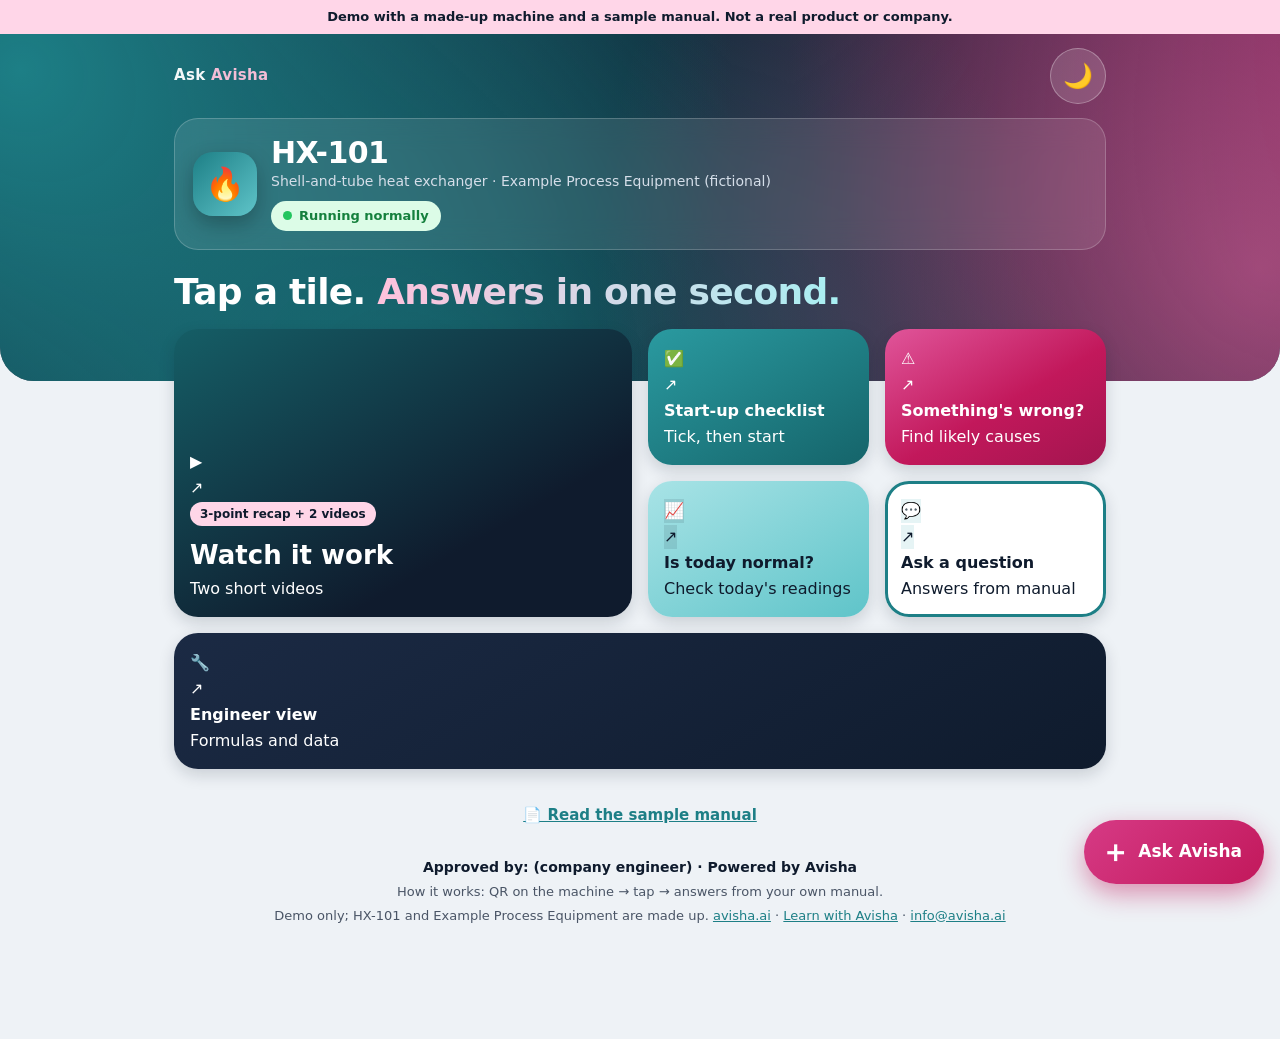
==== commit 493d877e: "Ask Avisha demo v3: modern pop-up style (Avisha design kit inlined; content and honesty unchanged)" ====
--- a/ask-avisha/index.html
+++ b/ask-avisha/index.html
@@ -5,157 +5,300 @@
 <meta name="robots" content="noindex">
 <meta name="theme-color" content="#0f1b2d">
 <style>
+/* Avisha design kit v1 (27 Nov 2026). No libraries, no fonts, no tracking. See README.md. */
+:root{--ak-navy:#0f1b2d;--ak-teal:#1d7f86;--ak-aqua:#5fc4c9;--ak-pink:#e86fa8;--ak-magenta:#c2185b;
+--ak-bg:#eef2f6;--ak-card:#fff;--ak-ink:#0f1b2d;--ak-mut:#4a5566;--ak-line:#e3e8ee;--ak-soft:#e6f4f5;--ak-accent:#1d7f86;--ak-focus:#c2185b;
+--ak-spring:cubic-bezier(.34,1.56,.64,1);--ak-soft-spring:cubic-bezier(.3,1.3,.6,1);--ak-out:cubic-bezier(.2,.8,.2,1);
+--ak-shadow:0 6px 16px rgba(15,27,45,.16);--ak-shadow-up:0 18px 36px rgba(15,27,45,.26);color-scheme:light}
+[data-theme=dark]{--ak-bg:#0b1320;--ak-card:#15223a;--ak-ink:#e8eef5;--ak-mut:#a9b6c6;--ak-line:#273852;--ak-soft:#173445;--ak-accent:#6fd0d5;--ak-focus:#f39bc4;
+--ak-shadow:0 6px 18px rgba(0,0,0,.45);--ak-shadow-up:0 18px 40px rgba(0,0,0,.55);color-scheme:dark}
+.ak-tile:focus-visible,.ak-btn:focus-visible,.ak-fab:focus-visible,.ak-dial-item:focus-visible,.ak-x:focus-visible,.ak-toggle:focus-visible,.ak-stories button:focus-visible,.ak-sheet:focus-visible{outline:4px solid var(--ak-focus);outline-offset:3px}
+.ak-sr{position:absolute!important;width:1px;height:1px;overflow:hidden;clip:rect(0 0 0 0);white-space:nowrap}
+
+/* 6. animated gradient hero + theme toggle */
+.ak-hero{position:relative;overflow:hidden;isolation:isolate;color:#fff;background:var(--ak-navy)}
+.ak-hero::before{content:"";position:absolute;inset:-60%;z-index:-1;pointer-events:none;
+background:radial-gradient(circle at 28% 32%,#1d7f86 0,transparent 34%),radial-gradient(circle at 72% 58%,rgba(232,111,168,.55) 0,transparent 32%),radial-gradient(circle at 42% 78%,#155e66 0,transparent 38%),radial-gradient(circle at 80% 20%,#8a1f5a 0,transparent 30%);
+animation:ak-drift 18s ease-in-out infinite alternate;will-change:transform}
+@keyframes ak-drift{to{transform:translate(9%,-7%) rotate(28deg) scale(1.08)}}
+.ak-glass{background:rgba(255,255,255,.1);border:1px solid rgba(255,255,255,.2);-webkit-backdrop-filter:blur(14px);backdrop-filter:blur(14px);border-radius:24px}
+.ak-toggle{width:56px;height:56px;border-radius:50%;border:1px solid rgba(255,255,255,.3);background:rgba(255,255,255,.14);color:#fff;font-size:24px;cursor:pointer;display:grid;place-items:center;transition:transform .4s var(--ak-spring)}
+.ak-toggle:active{transform:scale(.88) rotate(-20deg)}
+
+/* 2. bento tiles */
+.ak-bento{display:grid;grid-template-columns:repeat(2,1fr);grid-auto-rows:minmax(136px,auto);grid-auto-flow:dense;gap:12px}
+@media(min-width:720px){.ak-bento{grid-template-columns:repeat(4,1fr);gap:16px}}
+.ak-w2{grid-column:span 2}.ak-h2{grid-row:span 2}
+.ak-tile{position:relative;overflow:hidden;border:0;border-radius:24px;padding:16px;min-height:56px;text-align:left;cursor:pointer;color:#fff;font:inherit;
+display:flex;flex-direction:column;justify-content:flex-end;gap:2px;box-shadow:var(--ak-shadow);
+transform:perspective(900px) rotateX(var(--rx,0deg)) rotateY(var(--ry,0deg)) translateY(var(--ty,0px)) scale(var(--s,1));
+transition:transform .45s var(--ak-spring),box-shadow .3s ease;will-change:transform;-webkit-tap-highlight-color:transparent}
+.ak-tile::after{content:"";position:absolute;inset:0;pointer-events:none;background:radial-gradient(circle at 30% 0%,rgba(255,255,255,.35),transparent 55%);opacity:0;transition:opacity .3s}
+@media(hover:hover){.ak-tile:hover{--ty:-6px;box-shadow:var(--ak-shadow-up)}.ak-tile:hover::after{opacity:1}}
+.ak-tile:active{--s:.95;--ty:0px;transition-duration:.12s}
+.ak-tile.ak-tilting{transition:transform .15s ease-out,box-shadow .3s ease}
+
+/* 1. speed dial */
+.ak-dial{position:fixed;right:max(16px,env(safe-area-inset-right));bottom:max(16px,env(safe-area-inset-bottom));z-index:30;display:flex;flex-direction:column;align-items:flex-end;gap:12px}
+.ak-dial-scrim{position:fixed;inset:0;z-index:-1;background:rgba(15,27,45,.35);-webkit-backdrop-filter:blur(4px);backdrop-filter:blur(4px);opacity:0;visibility:hidden;transition:opacity .25s,visibility .25s}
+.ak-dial:not(.open) .ak-dial-menu{pointer-events:none}
+.ak-dial.open .ak-dial-scrim{opacity:1;visibility:visible}
+.ak-dial-menu{list-style:none;margin:0;padding:0;display:flex;flex-direction:column;align-items:flex-end;gap:10px}
+.ak-dial-item{display:flex;align-items:center;gap:10px;min-height:56px;padding:6px 6px 6px 18px;border:0;border-radius:999px;background:var(--ak-card);color:var(--ak-ink);font:inherit;font-weight:800;font-size:16px;cursor:pointer;box-shadow:var(--ak-shadow-up);
+opacity:0;transform:translateY(28px) scale(.5);transform-origin:right center;transition:transform .2s var(--ak-out),opacity .15s ease;transition-delay:calc(var(--j,0) * 20ms)}
+.ak-dial-item .ak-ico{width:44px;height:44px;border-radius:50%;display:grid;place-items:center;background:var(--ak-soft);font-size:22px;flex:none}
+.ak-dial.open .ak-dial-item{opacity:1;transform:none;transition:transform .5s var(--ak-spring),opacity .2s ease;transition-delay:calc(var(--i,0) * 60ms)}
+.ak-fab{display:flex;align-items:center;gap:8px;min-height:64px;min-width:64px;padding:0 22px 0 16px;border:0;border-radius:999px;background:linear-gradient(135deg,#d63a85,var(--ak-magenta));color:#fff;font:inherit;font-weight:800;font-size:17px;cursor:pointer;
+box-shadow:0 10px 26px rgba(194,24,91,.45);transition:transform .4s var(--ak-spring)}
+.ak-fab:active{transform:scale(.92)}
+.ak-fab .ak-plus{font-size:30px;line-height:1;display:inline-block;transition:transform .45s var(--ak-spring)}
+.ak-dial.open .ak-plus{transform:rotate(135deg)}
+
+/* 3. bottom sheet */
+.ak-scrim{position:fixed;inset:0;z-index:40;display:flex;align-items:flex-end;justify-content:center;background:rgba(15,27,45,.45);-webkit-backdrop-filter:blur(8px) saturate(1.2);backdrop-filter:blur(8px) saturate(1.2);opacity:0;visibility:hidden;transition:opacity .25s ease,visibility .25s}
+.ak-scrim.open{opacity:1;visibility:visible}
+.ak-sheet{width:100%;max-width:680px;max-height:calc(92vh + 40px);margin-bottom:-40px;padding-bottom:40px;display:flex;flex-direction:column;background:var(--ak-card);color:var(--ak-ink);border-radius:28px 28px 0 0;box-shadow:0 -12px 40px rgba(15,27,45,.3);
+transform:translateY(105%);transition:transform .24s cubic-bezier(.4,0,1,1);outline:0}
+.ak-scrim.open .ak-sheet{transform:translateY(var(--dy,0px));transition:transform .55s var(--ak-soft-spring)}
+.ak-scrim.open .ak-sheet.ak-dragging{transition:none}
+.ak-handle{height:26px;flex:none;cursor:grab;touch-action:none;position:relative}
+.ak-handle::before{content:"";position:absolute;left:50%;top:10px;width:46px;height:5px;margin-left:-23px;border-radius:9px;background:var(--ak-line)}
+.ak-sheet-head{display:flex;align-items:center;gap:10px;padding:0 14px 10px 22px;border-bottom:1px solid var(--ak-line);touch-action:none}
+.ak-sheet-head h2{flex:1;margin:0;font-size:21px;letter-spacing:-.01em}
+.ak-x{width:56px;height:56px;flex:none;border-radius:50%;border:0;background:var(--ak-soft);color:var(--ak-ink);font-size:22px;cursor:pointer;transition:transform .3s var(--ak-spring)}
+.ak-x:active{transform:scale(.88) rotate(90deg)}
+.ak-sheet-body{overflow-y:auto;padding:16px 22px 28px;overscroll-behavior:contain;-webkit-overflow-scrolling:touch}
+
+/* 4. story cards */
+.ak-stories{position:relative;overflow:hidden;border-radius:24px;min-height:280px;color:#fff;background:linear-gradient(160deg,var(--ak-navy),#155e66 60%,#8a1f5a);user-select:none;-webkit-user-select:none}
+.ak-bars{position:absolute;top:12px;left:14px;right:14px;z-index:3;display:flex;gap:5px}
+.ak-bars i{flex:1;height:4px;border-radius:4px;background:rgba(255,255,255,.3);overflow:hidden}
+.ak-bars b{display:block;height:100%;background:#fff;transform:scaleX(0);transform-origin:left}
+.ak-bars .done b,.ak-bars .cur b{transform:none}
+.ak-bars .on b{animation:ak-fill var(--ak-dur,5s) linear forwards}
+.ak-stories.paused .ak-bars .on b{animation-play-state:paused}
+@keyframes ak-fill{to{transform:none}}
+.ak-story{position:absolute;inset:0;padding:52px 24px 24px;display:flex;flex-direction:column;justify-content:center;gap:8px;opacity:0;transform:translateX(24px) scale(.96);transition:opacity .3s ease,transform .5s var(--ak-spring);pointer-events:none}
+.ak-story.on{opacity:1;transform:none}
+.ak-story.past{transform:translateX(-24px) scale(.96)}
+.ak-tap{position:absolute;top:0;bottom:0;z-index:2;border:0;background:none;cursor:pointer;padding:0}
+.ak-tap.prev{left:0;width:34%}.ak-tap.next{right:0;width:66%}
+.ak-pause{position:absolute;top:24px;right:8px;z-index:4;width:56px;height:56px;border:0;border-radius:50%;background:none;color:#fff;font-size:18px;cursor:pointer}
+
+/* 5. micro-interactions */
+.ak-tile,.ak-btn,.ak-fab,.ak-dial-item,[data-ak-ripple]{position:relative;overflow:hidden}
+.ak-rip{position:absolute;border-radius:50%;background:currentColor;opacity:.28;transform:scale(0);pointer-events:none;animation:ak-rip .6s ease-out forwards}
+@keyframes ak-rip{to{transform:scale(1);opacity:0}}
+.ak-btn{display:flex;align-items:center;justify-content:center;gap:8px;width:100%;min-height:58px;border:0;border-radius:18px;background:linear-gradient(135deg,var(--ak-teal),#15646a);color:#fff;font:inherit;font-size:18px;font-weight:800;cursor:pointer;box-shadow:0 8px 20px rgba(29,127,134,.35);transition:transform .35s var(--ak-spring)}
+.ak-btn:active{transform:scale(.96)}
+.ak-check svg{width:76px;height:76px;display:block;margin:0 auto}
+.ak-check circle{fill:#15803d}.ak-check path{fill:none;stroke:#fff;stroke-width:6;stroke-linecap:round;stroke-linejoin:round;stroke-dasharray:60;stroke-dashoffset:60}
+.ak-check.go svg{animation:ak-popin .55s var(--ak-spring)}.ak-check.go path{animation:ak-draw .45s .2s ease forwards}
+@keyframes ak-draw{to{stroke-dashoffset:0}}
+@keyframes ak-popin{from{transform:scale(.3);opacity:0}to{transform:none;opacity:1}}
+.ak-confetti{position:absolute;inset:0;pointer-events:none;overflow:hidden}
+.ak-confetti i{position:absolute;left:50%;top:38%;width:8px;height:12px;border-radius:2px;opacity:0;animation:ak-burst 1.1s cubic-bezier(.15,.7,.4,1) forwards}
+@keyframes ak-burst{0%{opacity:1;transform:translate(0,0) rotate(0)}100%{opacity:0;transform:translate(var(--x),var(--y)) rotate(var(--r))}}
+.ak-ring{position:relative;width:84px;height:84px;flex:none}
+.ak-ring svg{width:100%;height:100%;transform:rotate(-90deg)}
+.ak-ring circle{fill:none;stroke-width:9}.ak-ring .ak-ring-bg{stroke:var(--ak-line)}
+.ak-ring .ak-ring-fg{stroke:var(--ak-teal);stroke-linecap:round;transition:stroke-dashoffset .6s var(--ak-spring),stroke .3s}
+.ak-ring.full .ak-ring-fg{stroke:#16a34a}
+.ak-ring-val{position:absolute;inset:0;display:grid;place-items:center;font-weight:800;font-size:19px}
+.ak-skel{position:relative;overflow:hidden;height:16px;margin:10px 0;border-radius:10px;background:var(--ak-line)}
+.ak-skel::after{content:"";position:absolute;inset:0;background:linear-gradient(90deg,transparent,rgba(255,255,255,.6),transparent);transform:translateX(-100%);animation:ak-shim 1s ease-in-out infinite}
+[data-theme=dark] .ak-skel::after{background:linear-gradient(90deg,transparent,rgba(255,255,255,.14),transparent)}
+@keyframes ak-shim{to{transform:translateX(100%)}}
+.ak-pop{animation:ak-popup .55s var(--ak-spring) both}
+@keyframes ak-popup{from{opacity:0;transform:translateY(26px) scale(.9)}to{opacity:1;transform:none}}
+.ak-js .ak-reveal{opacity:0;transform:translateY(26px);transition:opacity .6s ease,transform .8s var(--ak-out)}
+.ak-js .ak-reveal.ak-in{opacity:1;transform:none}
+
+@media(prefers-reduced-motion:reduce){
+*,*::before,*::after{animation:none!important;transition:none!important;scroll-behavior:auto!important}
+.ak-tile{--rx:0deg!important;--ry:0deg!important}
+.ak-js .ak-reveal{opacity:1;transform:none}
+.ak-check path{stroke-dashoffset:0}
+.ak-bars .on b{transform:none}
+.ak-rip,.ak-confetti,.ak-pause{display:none}}
+
+/* ---- Ask Avisha demo v3 ---- */
 *{box-sizing:border-box}
-:root{--navy:#0f1b2d;--teal:#1d7f86;--aqua:#5fc4c9;--pink:#e86fa8;--ink:#0f1b2d;--mut:#4a5566;--line:#e3e8ee;--ok:#15803d;--okbg:#dcfce7;--warn:#b45309;--warnbg:#fef3c7}
-body{margin:0;font-family:system-ui,-apple-system,"Segoe UI",Roboto,Helvetica,Arial,sans-serif;color:var(--ink);background:#eef2f6;line-height:1.5;-webkit-tap-highlight-color:transparent}
+:root{--soft2:#f6f8fb;--pinkbg:#fdeef5;--pinktx:#8a2155;--svbg:#fff4d6;--svtx:#7a4b00;--okbg:#dcfce7;--oktx:#14532d;--warnbg:#fef3c7;--warntx:#78350f;--me:#0f1b2d}
+[data-theme=dark]{--soft2:#101b2e;--pinkbg:#3a1a2c;--pinktx:#f7b6d4;--svbg:#3d3014;--svtx:#ffd98a;--okbg:#12351f;--oktx:#86efac;--warnbg:#3d2a0c;--warntx:#fcd34d;--me:#1d6a70}
+body{margin:0;font-family:system-ui,-apple-system,"Segoe UI",Roboto,Helvetica,Arial,sans-serif;color:var(--ak-ink);background:var(--ak-bg);line-height:1.5;-webkit-tap-highlight-color:transparent;transition:background .3s}
 button{font:inherit;color:inherit}
-.demo{background:#ffd6e8;color:var(--navy);font-weight:700;text-align:center;padding:7px 12px;font-size:13px;margin:0}
-.wrap{max-width:900px;margin:0 auto;padding:16px 14px 8px}
-.mc{background:var(--navy);color:#fff;border-radius:22px;padding:18px 18px 16px;box-shadow:0 8px 24px rgba(15,27,45,.18);display:flex;gap:14px;align-items:center}
-.mc .ic{flex:none;width:56px;height:56px;border-radius:16px;background:linear-gradient(135deg,var(--teal),var(--aqua));display:grid;place-items:center;font-size:28px}
-.mc h1{font-size:22px;line-height:1.15;margin:0}.mc .sub{margin:2px 0 8px;color:#c9d3df;font-size:14px}
-.pill{display:inline-flex;align-items:center;gap:7px;background:var(--okbg);color:var(--ok);font-weight:700;font-size:13px;border-radius:999px;padding:4px 11px}
-.pill i{width:9px;height:9px;border-radius:50%;background:#22c55e;box-shadow:0 0 0 0 rgba(34,197,94,.6);animation:pulse 2s infinite}
-@keyframes pulse{70%{box-shadow:0 0 0 7px rgba(34,197,94,0)}100%{box-shadow:0 0 0 0 rgba(34,197,94,0)}}
-.lead{font-size:20px;font-weight:800;text-align:center;margin:18px 0 14px;letter-spacing:-.01em}
-.grid{display:grid;grid-template-columns:1fr 1fr;gap:12px}
-@media(min-width:720px){.grid{grid-template-columns:repeat(3,1fr);gap:16px}.mc h1{font-size:26px}}
-.tile{position:relative;border:0;border-radius:22px;padding:16px 14px;min-height:136px;text-align:left;cursor:pointer;display:flex;flex-direction:column;justify-content:flex-end;gap:2px;color:#fff;box-shadow:0 6px 16px rgba(15,27,45,.16);transition:transform .15s ease,box-shadow .15s ease;overflow:hidden}
-.tile:hover{transform:translateY(-2px);box-shadow:0 10px 22px rgba(15,27,45,.22)}.tile:active{transform:scale(.97)}
-.tile:focus-visible{outline:4px solid var(--pink);outline-offset:3px}
-.tile .e{font-size:34px;line-height:1;position:absolute;top:14px;left:14px}
-.tile b{font-size:19px;line-height:1.15}.tile span{font-size:13px;opacity:.9}
-.t1{background:linear-gradient(140deg,#0f1b2d,#1d7f86)}.t2{background:linear-gradient(140deg,#1d7f86,#3fb0b6)}
-.t3{background:linear-gradient(140deg,#c2185b,#e86fa8)}.t4{background:linear-gradient(140deg,#5fc4c9,#a8e3e6);color:var(--navy)}
-.t5{background:#fff;color:var(--navy);box-shadow:0 6px 16px rgba(15,27,45,.12),inset 0 0 0 3px var(--teal)}.t6{background:linear-gradient(140deg,#1b2a44,#0f1b2d)}
-.mlink{display:block;margin:16px auto 0;background:none;border:0;color:var(--teal);font-weight:700;font-size:15px;min-height:48px;cursor:pointer;text-decoration:underline}
-footer{text-align:center;color:var(--mut);font-size:13px;padding:10px 16px 28px}footer p{margin:4px 0}footer a{color:var(--teal)}
-footer .ap{color:var(--ink);font-weight:600;font-size:14px}
-/* sheet */
-.ov{position:fixed;inset:0;background:rgba(15,27,45,.55);display:flex;align-items:flex-end;justify-content:center;z-index:20;opacity:0;visibility:hidden;transition:opacity .2s ease,visibility .2s}
-.ov.open{opacity:1;visibility:visible}
-.sh{background:#fff;width:100%;max-width:680px;max-height:92vh;display:flex;flex-direction:column;border-radius:24px 24px 0 0;transform:translateY(100%);transition:transform .22s cubic-bezier(.2,.8,.2,1);box-shadow:0 -10px 30px rgba(15,27,45,.25)}
-.ov.open .sh{transform:none}
-@media(min-width:720px){.ov{align-items:center;padding:20px}.sh{border-radius:24px;max-height:88vh;transform:translateY(24px) scale(.98)}}
-.shh{display:flex;align-items:center;gap:10px;padding:14px 14px 10px 20px;border-bottom:1px solid var(--line)}
-.shh h2{flex:1;margin:0;font-size:20px}
-.x{width:48px;height:48px;border-radius:50%;border:0;background:#eef2f6;font-size:22px;cursor:pointer;flex:none}.x:hover{background:#dde4ec}
-.sb{overflow-y:auto;padding:16px 20px 24px;-webkit-overflow-scrolling:touch}
-.note{font-size:13px;color:var(--mut);margin:0 0 12px}
-.src{display:block;margin-top:6px;font-size:12px;color:var(--teal);font-weight:700}
-.sv{background:#fff4d6;padding:0 5px;border-radius:4px;font-size:12px;font-weight:600;color:#7a4b00;white-space:nowrap}
-.big{display:block;width:100%;min-height:58px;border:0;border-radius:16px;background:var(--teal);color:#fff;font-size:18px;font-weight:800;cursor:pointer;transition:transform .15s}
-.big:active{transform:scale(.98)}
-.chip{border:1px solid var(--teal);color:var(--teal);background:#fff;border-radius:999px;padding:8px 14px;font-size:14px;min-height:44px;cursor:pointer}
-.chip:hover{background:#e6f4f5}.chip.x2{border-color:var(--pink);color:#b3477b}
+.demo{background:#ffd6e8;color:#0f1b2d;font-weight:700;text-align:center;padding:7px 12px;font-size:13px;margin:0;position:relative;z-index:2}
+.ak-hero{padding:14px 0 70px;border-radius:0 0 34px 34px}
+.wrap{max-width:960px;margin:0 auto;padding:0 14px}
+.top{display:flex;align-items:center;gap:10px;margin:0 0 14px}
+.brand{flex:1;font-weight:800;letter-spacing:.02em;font-size:15px;opacity:.95}.brand i{font-style:normal;color:#ffc2dc}
+.mc{display:flex;gap:14px;align-items:center;padding:18px}
+.mc .ic{flex:none;width:64px;height:64px;border-radius:20px;background:linear-gradient(135deg,#1d7f86,#5fc4c9);display:grid;place-items:center;font-size:32px;box-shadow:0 8px 20px rgba(0,0,0,.25);animation:float 4s ease-in-out infinite}
+@keyframes float{50%{transform:translateY(-5px) rotate(-4deg)}}
+.mc h1{font-size:30px;line-height:1.05;margin:0;letter-spacing:-.02em}.mc .sub{margin:3px 0 9px;color:#d5dee9;font-size:14px}
+.pill{display:inline-flex;align-items:center;gap:7px;background:#dcfce7;color:#15803d;font-weight:800;font-size:13px;border-radius:999px;padding:5px 12px}
+.pill i{width:9px;height:9px;border-radius:50%;background:#22c55e;animation:pulse 2s infinite}
+@keyframes pulse{0%{box-shadow:0 0 0 0 rgba(34,197,94,.6)}70%,100%{box-shadow:0 0 0 8px rgba(34,197,94,0)}}
+.lead{font-size:clamp(24px,6vw,36px);font-weight:900;line-height:1.1;margin:22px 0 0;letter-spacing:-.02em}
+.lead span{background:linear-gradient(90deg,#ffc2dc,#a8f0f3);-webkit-background-clip:text;background-clip:text;color:transparent}
+main.wrap{margin-top:-52px;position:relative;z-index:1}
+.tile{background:linear-gradient(140deg,#0f1b2d,#1d7f86)}
+.tile .e{position:absolute;top:14px;left:14px;width:52px;height:52px;border-radius:16px;display:grid;place-items:center;font-size:28px;background:rgba(255,255,255,.18);transition:transform .5s var(--ak-spring)}
+.tile:hover .e{transform:translateY(-3px) rotate(-8deg) scale(1.08)}
+.tile .go{position:absolute;top:14px;right:14px;width:32px;height:32px;border-radius:50%;display:grid;place-items:center;background:rgba(255,255,255,.2);font-size:16px;transition:transform .4s var(--ak-spring)}
+.tile:hover .go{transform:translate(2px,-2px) rotate(-45deg)}
+.tile b{font-size:19px;line-height:1.15;position:relative}.tile span.s{font-size:13px;opacity:.92;position:relative}
+.t1{background:linear-gradient(150deg,#155e66,#0f1b2d 70%);min-height:200px}.t1 b{font-size:26px}
+.t1 .badge{position:relative;align-self:flex-start;margin:0 0 8px;background:#ffd6e8;color:#0f1b2d;font-weight:800;font-size:12px;border-radius:99px;padding:3px 10px}
+.t2{background:linear-gradient(150deg,#2a9aa0,#15646a)}
+.t3{background:linear-gradient(150deg,#e0559a,#c2185b 55%,#a3154f)}
+.t4{background:linear-gradient(150deg,#a8e3e6,#5fc4c9);color:#0f1b2d}.t4 .e,.t4 .go{background:rgba(15,27,45,.1)}
+.t5{background:var(--ak-card);color:var(--ak-ink);box-shadow:var(--ak-shadow),inset 0 0 0 3px var(--ak-teal)}.t5 .e,.t5 .go{background:var(--ak-soft)}
+.t6{background:linear-gradient(150deg,#1b2a44,#0f1b2d)}
+@media(hover:hover){.t5:hover{box-shadow:var(--ak-shadow-up),inset 0 0 0 3px var(--ak-teal)}}
+@media(min-width:720px){.t1{grid-row:span 2;min-height:288px}.t6{grid-column:span 4;min-height:120px}}
+.mlink{display:block;margin:18px auto 0;background:none;border:0;color:var(--ak-accent);font-weight:700;font-size:15px;min-height:56px;padding:0 16px;cursor:pointer;text-decoration:underline}
+footer{text-align:center;color:var(--ak-mut);font-size:13px;padding:10px 16px 110px}footer p{margin:4px 0}footer a{color:var(--ak-accent)}
+footer .ap{color:var(--ak-ink);font-weight:600;font-size:14px}
+/* sheet contents */
+.note{font-size:13px;color:var(--ak-mut);margin:0 0 12px}
+.src{display:block;margin-top:6px;font-size:12px;color:var(--ak-accent);font-weight:700}
+.sv{background:var(--svbg);padding:0 5px;border-radius:4px;font-size:12px;font-weight:600;color:var(--svtx);white-space:nowrap}
+.ref{font-size:12px;color:var(--ak-accent);font-weight:700;white-space:nowrap}
+.chip{border:1px solid var(--ak-teal);color:var(--ak-accent);background:var(--ak-card);border-radius:999px;padding:8px 16px;font-size:14px;min-height:56px;cursor:pointer;transition:transform .3s var(--ak-spring)}
+.chip:hover{background:var(--ak-soft)}.chip:active{transform:scale(.94)}.chip.x2{border-color:var(--ak-pink);color:var(--pinktx)}
 .chips{display:flex;flex-wrap:wrap;gap:8px;margin:12px 0}
+.ak-sheet-body h3.sec{margin:18px 0 8px;font-size:17px}
 /* watch */
+.ak-stories{min-height:300px}
+.ak-story .k{font-size:12px;font-weight:800;letter-spacing:.08em;text-transform:uppercase;color:#ffc2dc}
+.ak-story .big{font-size:46px;line-height:1}
+.ak-story p{margin:0;font-size:20px;font-weight:700;line-height:1.3}
+.ak-story .r{font-size:13px;color:#cfe9eb;font-weight:700}
+.hint{position:absolute;left:0;right:0;bottom:12px;text-align:center;font-size:12px;color:#cfe9eb;z-index:1;pointer-events:none}
+.replay{display:none;position:absolute;left:50%;bottom:14px;z-index:5;transform:translateX(-50%);min-height:56px;padding:0 22px;border:0;border-radius:99px;background:#fff;color:#0f1b2d;font-weight:800;cursor:pointer}
+.ak-stories.ended .replay{display:block}.ak-stories.ended .hint{display:none}
 .vids{display:grid;gap:14px}@media(min-width:620px){.vids{grid-template-columns:1fr 1fr}}
-video{width:100%;border-radius:12px;background:var(--navy);display:block;aspect-ratio:16/9}
+video{width:100%;border-radius:14px;background:#0f1b2d;display:block;aspect-ratio:16/9}
 .vt{font-weight:700;font-size:15px;margin:6px 0 0}
-.learn{background:#e6f4f5;border-radius:16px;padding:14px 16px;margin:16px 0 0}.learn h3{margin:0 0 6px;font-size:16px}
-.learn ol{margin:0;padding-left:20px}.learn li{margin:4px 0}
 /* checklist */
-.barw{height:12px;background:#e6ebf0;border-radius:99px;overflow:hidden;margin:0 0 6px}
-.bar{height:100%;width:0;background:linear-gradient(90deg,var(--teal),var(--aqua));border-radius:99px;transition:width .25s ease}
-.prog{font-weight:700;color:var(--teal);margin:0 0 10px;font-size:14px}
+.ringrow{display:flex;align-items:center;gap:16px;margin:0 0 8px}
+.prog{font-weight:800;color:var(--ak-accent);margin:0;font-size:16px}.prog small{display:block;font-weight:600;color:var(--ak-mut);font-size:13px}
 ol.ck{list-style:none;margin:0;padding:0}
-ol.ck li{border-bottom:1px solid var(--line)}ol.ck li:last-child{border:0}
+ol.ck li{border-bottom:1px solid var(--ak-line);transition:opacity .3s}ol.ck li:last-child{border:0}
 ol.ck label{display:flex;gap:12px;align-items:flex-start;padding:12px 2px;cursor:pointer;min-height:56px}
-ol.ck input{width:26px;height:26px;margin:0;accent-color:var(--teal);flex:none}
-ol.ck li.ticked label{color:var(--mut);text-decoration:line-through}
-.ref{font-size:12px;color:var(--teal);font-weight:700;white-space:nowrap}
-.done{position:relative;text-align:center;background:var(--okbg);border-radius:18px;padding:18px;margin:14px 0 0;overflow:hidden}
-.done b{display:block;font-size:24px;color:var(--ok)}.done p{margin:4px 0 10px}
-.done svg{width:72px;height:72px}
-.done circle{fill:var(--ok)}.done path{fill:none;stroke:#fff;stroke-width:6;stroke-linecap:round;stroke-linejoin:round;stroke-dasharray:60;stroke-dashoffset:60}
-.done.go path{animation:draw .45s .1s ease forwards}.done.go svg{animation:pop .3s ease}
-@keyframes draw{to{stroke-dashoffset:0}}@keyframes pop{0%{transform:scale(.4)}80%{transform:scale(1.1)}100%{transform:scale(1)}}
-.cf{position:absolute;top:-10px;width:8px;height:12px;border-radius:2px;opacity:0}
-.done.go .cf{animation:fall 1.1s ease-in forwards}
-@keyframes fall{0%{opacity:1;transform:translateY(0) rotate(0)}100%{opacity:0;transform:translateY(170px) rotate(400deg)}}
-.reset{background:none;border:0;color:var(--teal);font-weight:700;text-decoration:underline;cursor:pointer;min-height:44px}
-/* symptoms */
+ol.ck input{width:28px;height:28px;margin:0;accent-color:var(--ak-teal);flex:none;transition:transform .35s var(--ak-spring)}
+ol.ck input:checked{transform:scale(1.15)}
+ol.ck li.ticked label{color:var(--ak-mut);text-decoration:line-through}
+.done{position:relative;text-align:center;background:var(--okbg);color:var(--oktx);border-radius:22px;padding:20px;margin:14px 0 0;overflow:hidden}
+.done b{display:block;font-size:26px;margin-top:6px}.done p{margin:4px 0 6px}
+.reset{background:none;border:0;color:var(--ak-accent);font-weight:700;text-decoration:underline;cursor:pointer;min-height:56px;padding:0 14px}
+/* wrong */
 .syms{display:grid;grid-template-columns:1fr 1fr;gap:10px}
-.sym{border:0;border-radius:18px;min-height:84px;padding:12px;background:#fdeef5;color:#8a2155;font-weight:800;font-size:16px;cursor:pointer;text-align:left;display:flex;gap:8px;align-items:center;transition:transform .15s,background .15s}
-.sym .e{font-size:26px}.sym:active{transform:scale(.97)}.sym[aria-pressed="true"]{background:var(--pink);color:#fff}
-.res{margin:14px 0 0;border-radius:16px;padding:14px 16px;background:#f6f8fb;border:1px solid var(--line);animation:rise .2s ease}
-@keyframes rise{from{opacity:0;transform:translateY(8px)}to{opacity:1;transform:none}}
+.sym{border:0;border-radius:20px;min-height:84px;padding:12px;background:var(--pinkbg);color:var(--pinktx);font-weight:800;font-size:16px;cursor:pointer;text-align:left;display:flex;gap:8px;align-items:center;transition:transform .35s var(--ak-spring),background .2s}
+.sym .e{font-size:26px}.sym:active{transform:scale(.94)}.sym[aria-pressed="true"]{background:#c2185b;color:#fff;transform:translateY(-3px)}
+.res{margin:14px 0 0;border-radius:18px;padding:14px 16px;background:var(--soft2);border:1px solid var(--ak-line)}
 .res h3{margin:0 0 6px;font-size:18px}.res ul{margin:0 0 8px;padding-left:20px}
-.first{background:#e6f4f5;border-radius:12px;padding:10px 12px;margin:8px 0 0}
-.stop{margin:14px 0 0;background:var(--navy);color:#fff;border-radius:14px;padding:12px 14px;font-weight:700}
+.first{background:var(--ak-soft);border-radius:12px;padding:10px 12px;margin:8px 0 0}
+.stop{margin:14px 0 0;background:#0f1b2d;color:#fff;border-radius:16px;padding:12px 14px;font-weight:700}
 /* today */
-.tag{display:inline-block;background:#fff4d6;color:#7a4b00;font-weight:700;font-size:12px;border-radius:99px;padding:3px 10px;margin:0 0 10px}
+.tag{display:inline-block;background:var(--svbg);color:var(--svtx);font-weight:700;font-size:12px;border-radius:99px;padding:3px 10px;margin:0 0 10px}
 .fld{margin:0 0 16px}.fld label{display:flex;justify-content:space-between;font-weight:700;margin:0 0 4px}
-.fld output{font-size:20px;font-weight:800;color:var(--teal)}.fld small{display:block;color:var(--mut);font-size:12px}
-input[type=range]{width:100%;height:40px;accent-color:var(--teal);margin:0}
-.verdict{margin:14px 0 0;border-radius:18px;padding:16px;animation:rise .2s ease}
-.verdict b{display:block;font-size:26px;line-height:1.1}.verdict p{margin:6px 0 0}
-.verdict.ok{background:var(--okbg);color:#14532d}.verdict.warn{background:var(--warnbg);color:#78350f}
-.spk{display:flex;align-items:center;gap:10px;margin:10px 0 0;font-size:12px;color:var(--mut)}.spk svg{flex:none}
-/* chat */
-.chat{border:1px solid var(--line);border-radius:14px;background:#f9fbfc;padding:12px;min-height:150px;max-height:44vh;overflow-y:auto;display:flex;flex-direction:column;gap:10px}
-.msg{max-width:88%;padding:9px 12px;border-radius:14px;font-size:15px}
-.me{align-self:flex-end;background:var(--navy);color:#fff;border-bottom-right-radius:4px}
-.bot{align-self:flex-start;background:#fff;border:1px solid #dfe9ee;border-bottom-left-radius:4px}
-.bot.unk{border-color:var(--pink);background:#fdeef5}
-form.ask{display:flex;gap:8px}form.ask input{flex:1;min-width:0;min-height:52px;padding:10px 14px;border:1px solid #b8c0ca;border-radius:14px;font:inherit;font-size:16px}
-form.ask button{background:var(--teal);color:#fff;border:0;border-radius:14px;padding:0 20px;font-weight:800;cursor:pointer;min-height:52px}
-/* engineer */
-.f{background:var(--navy);color:#fff;border-radius:14px;padding:14px;font-size:19px;text-align:center;font-family:"Cambria Math","Times New Roman",serif;overflow-x:auto;white-space:nowrap}
-.eng h3{font-size:16px;margin:16px 0 4px;color:var(--teal)}.eng p{margin:0 0 8px}
-table{width:100%;border-collapse:collapse;font-size:14px;margin:6px 0}td,th{text-align:left;padding:7px 6px;border-bottom:1px solid var(--line);vertical-align:top}th{font-size:12px;color:var(--mut);text-transform:uppercase;letter-spacing:.04em}
-.calc{background:#f6f8fb;border-radius:14px;padding:12px 14px;margin:10px 0}
-.uout{font-size:22px;font-weight:800;color:var(--teal)}
+.fld output{font-size:20px;font-weight:800;color:var(--ak-accent)}.fld small{display:block;color:var(--ak-mut);font-size:12px}
+input[type=range]{width:100%;height:44px;accent-color:var(--ak-teal);margin:0}
+.verdict{margin:14px 0 0;border-radius:22px;padding:16px}
+.verdict b.h{display:block;font-size:28px;line-height:1.1}.verdict p{margin:6px 0 0}
+.verdict.ok{background:var(--okbg);color:var(--oktx)}.verdict.warn{background:var(--warnbg);color:var(--warntx)}
+.nums{display:grid;grid-template-columns:1fr 1fr;gap:10px;margin:12px 0 4px}
+.num{background:rgba(255,255,255,.55);border-radius:16px;padding:10px 12px}[data-theme=dark] .num{background:rgba(0,0,0,.25)}
+.num strong{display:block;font-size:30px;line-height:1.05;font-variant-numeric:tabular-nums}.num small{font-size:12px;font-weight:700}
+.spk{display:flex;align-items:center;gap:10px;margin:12px 0 0;font-size:12px;color:var(--ak-mut)}.spk svg{flex:none}
+/* ask */
+.chat{border:1px solid var(--ak-line);border-radius:16px;background:var(--soft2);padding:12px;min-height:150px;max-height:44vh;overflow-y:auto;display:flex;flex-direction:column;gap:10px}
+.msg{max-width:88%;padding:9px 12px;border-radius:16px;font-size:15px;animation:ak-popup .45s var(--ak-spring) both}
+.me{align-self:flex-end;background:var(--me);color:#fff;border-bottom-right-radius:4px}
+.bot{align-self:flex-start;background:var(--ak-card);border:1px solid var(--ak-line);border-bottom-left-radius:4px}
+.bot.unk{border-color:var(--ak-pink);background:var(--pinkbg)}
+.typing{width:60%;padding:2px 0}.typing .ak-skel{margin:6px 0}
+form.ask{display:flex;gap:8px}form.ask input{flex:1;min-width:0;min-height:56px;padding:10px 14px;border:1px solid var(--ak-line);border-radius:16px;font:inherit;font-size:16px;background:var(--ak-card);color:var(--ak-ink)}
+form.ask button{background:linear-gradient(135deg,#1d7f86,#15646a);color:#fff;border:0;border-radius:16px;padding:0 22px;font-weight:800;cursor:pointer;min-height:56px}
+/* engineer + manual */
+.f{background:#0f1b2d;color:#fff;border:1px solid var(--ak-line);border-radius:16px;padding:14px;font-size:19px;text-align:center;font-family:"Cambria Math","Times New Roman",serif;overflow-x:auto;white-space:nowrap}
+.eng h3{font-size:16px;margin:16px 0 4px;color:var(--ak-accent)}.eng p{margin:0 0 8px}
+table{width:100%;border-collapse:collapse;font-size:14px;margin:6px 0}td,th{text-align:left;padding:7px 6px;border-bottom:1px solid var(--ak-line);vertical-align:top}th{font-size:12px;color:var(--ak-mut);text-transform:uppercase;letter-spacing:.04em}
+.calc{background:var(--soft2);border-radius:16px;padding:12px 14px;margin:10px 0}
+.uout{font-size:22px;font-weight:800;color:var(--ak-accent)}
 .man h3{font-size:15px;margin:14px 0 4px}.man p{font-size:14px;margin:0 0 8px}
-@media(prefers-reduced-motion:reduce){*,*::before,*::after{animation:none!important;transition:none!important}.done path{stroke-dashoffset:0}}
 </style></head><body>
 <div id="app">
 <p class="demo">Demo with a made-up machine and a sample manual. Not a real product or company.</p>
-<div class="wrap">
-<div class="mc"><div class="ic" aria-hidden="true">🔥</div><div>
+<header class="ak-hero"><div class="wrap">
+<div class="top"><span class="brand">Ask <i>Avisha</i></span><button class="ak-toggle" type="button" data-ak-theme-toggle aria-pressed="false" aria-label="Switch to dark mode">🌙</button></div>
+<div class="mc ak-glass"><div class="ic" aria-hidden="true">🔥</div><div>
 <h1>HX-101</h1><p class="sub">Shell-and-tube heat exchanger · Example Process Equipment (fictional)</p>
 <span class="pill"><i></i>Running normally</span></div></div>
-<p class="lead">Tap a button. Answers in one second.</p>
-<div class="grid">
-<button class="tile t1" type="button" data-open="watch"><span class="e" aria-hidden="true">▶️</span><b>Watch it work</b><span>Two short videos</span></button>
-<button class="tile t2" type="button" data-open="check"><span class="e" aria-hidden="true">✅</span><b>Start-up checklist</b><span>Tick, then start</span></button>
-<button class="tile t3" type="button" data-open="wrong"><span class="e" aria-hidden="true">⚠️</span><b>Something's wrong?</b><span>Find likely causes</span></button>
-<button class="tile t4" type="button" data-open="today"><span class="e" aria-hidden="true">📈</span><b>Is today normal?</b><span>Check today's readings</span></button>
-<button class="tile t5" type="button" data-open="ask"><span class="e" aria-hidden="true">💬</span><b>Ask a question</b><span>Answers from manual</span></button>
-<button class="tile t6" type="button" data-open="eng"><span class="e" aria-hidden="true">🔧</span><b>Engineer view</b><span>Formulas and data</span></button>
-</div>
-<button class="mlink" type="button" data-open="manual">📄 Read the sample manual</button>
-</div>
-<footer>
+<p class="lead">Tap a tile. <span>Answers in one second.</span></p>
+</div></header>
+<main class="wrap">
+<div class="ak-bento ak-reveal">
+<button class="ak-tile ak-tilt ak-w2 t1" type="button" data-open="watch"><span class="e" aria-hidden="true">▶️</span><span class="go" aria-hidden="true">↗</span><span class="badge">3-point recap + 2 videos</span><b>Watch it work</b><span class="s">Two short videos</span></button>
+<button class="ak-tile ak-tilt t2" type="button" data-open="check"><span class="e" aria-hidden="true">✅</span><span class="go" aria-hidden="true">↗</span><b>Start-up checklist</b><span class="s">Tick, then start</span></button>
+<button class="ak-tile ak-tilt t3" type="button" data-open="wrong"><span class="e" aria-hidden="true">⚠️</span><span class="go" aria-hidden="true">↗</span><b>Something's wrong?</b><span class="s">Find likely causes</span></button>
+<button class="ak-tile ak-tilt t4" type="button" data-open="today"><span class="e" aria-hidden="true">📈</span><span class="go" aria-hidden="true">↗</span><b>Is today normal?</b><span class="s">Check today's readings</span></button>
+<button class="ak-tile ak-tilt t5" type="button" data-open="ask"><span class="e" aria-hidden="true">💬</span><span class="go" aria-hidden="true">↗</span><b>Ask a question</b><span class="s">Answers from manual</span></button>
+<button class="ak-tile ak-tilt ak-w2 t6" type="button" data-open="eng"><span class="e" aria-hidden="true">🔧</span><span class="go" aria-hidden="true">↗</span><b>Engineer view</b><span class="s">Formulas and data</span></button>
+</div>
+<button class="mlink ak-reveal" type="button" data-open="manual">📄 Read the sample manual</button>
+</main>
+<footer class="ak-reveal">
 <p class="ap">Approved by: (company engineer) · Powered by Avisha</p>
 <p>How it works: QR on the machine → tap → answers from your own manual.</p>
 <p>Demo only; HX-101 and Example Process Equipment are made up. <a href="https://avisha.ai">avisha.ai</a> · <a href="https://lwa.avisha.ai">Learn with Avisha</a> · <a href="mailto:info@avisha.ai">info@avisha.ai</a></p>
 </footer>
 </div>
 
-<div class="ov" id="ov" aria-hidden="true">
-<div class="sh" role="dialog" aria-modal="true" aria-labelledby="sht">
-<div class="shh"><h2 id="sht">Ask Avisha</h2><button class="x" id="x" type="button" aria-label="Close">✕</button></div>
-<div class="sb" id="sb">
+<div class="ak-dial" data-ak-dial>
+<div class="ak-dial-scrim" aria-hidden="true"></div>
+<ul class="ak-dial-menu" id="dialmenu" aria-label="Quick actions">
+<li><button class="ak-dial-item" type="button" data-open="ask">Ask a question<span class="ak-ico" aria-hidden="true">💬</span></button></li>
+<li><button class="ak-dial-item" type="button" data-open="wrong">Something's wrong?<span class="ak-ico" aria-hidden="true">⚠️</span></button></li>
+<li><button class="ak-dial-item" type="button" data-open="today">Is today normal?<span class="ak-ico" aria-hidden="true">📈</span></button></li>
+<li><button class="ak-dial-item" type="button" data-open="check">Start-up checklist<span class="ak-ico" aria-hidden="true">✅</span></button></li>
+</ul>
+<button class="ak-fab" type="button" aria-expanded="false" aria-controls="dialmenu"><span class="ak-plus" aria-hidden="true">＋</span><span class="ak-fab-text">Ask Avisha</span></button>
+</div>
+
+<div class="ak-scrim" id="sheet" aria-hidden="true">
+<div class="ak-sheet" role="dialog" aria-modal="true" aria-labelledby="sht" tabindex="-1">
+<div class="ak-handle" aria-hidden="true"></div>
+<div class="ak-sheet-head"><h2 id="sht">Ask Avisha</h2><button class="ak-x" type="button" aria-label="Close">✕</button></div>
+<div class="ak-sheet-body" id="sb">
 
 <div class="pane" data-p="watch" hidden>
-<p class="note">Engineer-checked explainers from Learn with Avisha. Videos need an internet connection.</p>
+<p class="note">Engineer-checked explainers from Learn with Avisha. First the 3-point recap (tap right for next, left for back), then the videos. Videos need an internet connection.</p>
+<div class="ak-stories" id="st" role="region" aria-roledescription="story cards" aria-label="What you will learn: 3 points">
+<div class="ak-bars" aria-hidden="true"></div>
+<button class="ak-pause" type="button" aria-label="Pause the cards">❚❚</button>
+<div class="ak-story"><span class="k">Recap 1 of 3</span><span class="big" aria-hidden="true">🔁</span><p>The two fluids flow in opposite directions (countercurrent). That moves the most heat for this size of exchanger.</p><span class="r">Manual §1</span></div>
+<div class="ak-story"><span class="k">Recap 2 of 3</span><span class="big" aria-hidden="true">🧱</span><p>Fouling is a deposit on the tubes. Less heat gets through, and the pressure drop often rises.</p><span class="r">Manual §6.1–6.2</span></div>
+<div class="ak-story"><span class="k">Recap 3 of 3</span><span class="big" aria-hidden="true">📊</span><p>Compare readings with the clean baseline and watch the trend. One reading is not enough.</p><span class="r">Manual §5.2, §6.3</span></div>
+<button class="ak-tap prev" type="button" aria-label="Previous card"></button><button class="ak-tap next" type="button" aria-label="Next card"></button>
+<span class="hint" aria-hidden="true">Tap right for next · hold to pause</span>
+<button class="replay" type="button" id="replay">↺ Replay recap</button>
+<span class="ak-sr ak-story-live" aria-live="polite"></span>
+</div>
+<h3 class="sec">Now watch</h3>
 <div class="vids">
 <div><video controls preload="none" playsinline poster="https://lwa.avisha.ai/media/lwa_s1e01_the_flip_3d_poster.jpg" src="https://lwa.avisha.ai/media/lwa_s1e01_the_flip_3d.mp4"></video><p class="vt">1. Which way the fluids flow</p></div>
 <div><video controls preload="none" playsinline poster="https://lwa.avisha.ai/media/lwa_s1e02_the_fouling_problem_3d_poster.jpg" src="https://lwa.avisha.ai/media/lwa_s1e02_the_fouling_problem_3d.mp4"></video><p class="vt">2. The fouling problem</p></div>
 </div>
-<div class="learn"><h3>What you just learned</h3><ol>
-<li>The two fluids flow in opposite directions (countercurrent). That moves the most heat for this size of exchanger. <span class="ref">§1</span></li>
-<li>Fouling is a deposit on the tubes. Less heat gets through, and the pressure drop often rises. <span class="ref">§6.1–6.2</span></li>
-<li>Compare readings with the clean baseline and watch the trend. One reading is not enough. <span class="ref">§5.2, §6.3</span></li>
-</ol></div>
 </div>
 
 <div class="pane" data-p="check" hidden>
 <p class="note">From the HX-101 sample manual, sections 3, 4 and 8. Tick each step as you go.</p>
-<div class="barw" aria-hidden="true"><div class="bar" id="bar"></div></div>
-<p class="prog" id="prog" aria-live="polite">0 of 8 done</p>
+<div class="ringrow"><div class="ak-ring" id="ring" aria-hidden="true"><svg viewBox="0 0 84 84"><circle class="ak-ring-bg" cx="42" cy="42" r="36"/><circle class="ak-ring-fg" cx="42" cy="42" r="36"/></svg><span class="ak-ring-val">0/8</span></div>
+<p class="prog" id="prog" aria-live="polite">0 of 8 done<small>Ticks fill the ring</small></p></div>
 <ol class="ck" id="check">
 <li><label><input type="checkbox"><span>Permit or start-up sign-off in place. You know which fluid is on the tube side and which on the shell side. <span class="ref">§3.1</span></span></label></li>
 <li><label><input type="checkbox"><span>Bolts, gaskets, insulation and guards in place. No visible leaks. <span class="ref">§3.2</span></span></label></li>
@@ -166,8 +309,7 @@
 <li><label><input type="checkbox"><span>Once warm, check for leaks again. Record pressure drops and temperatures as the baseline. <span class="ref">§4.3</span></span></label></li>
 <li><label><input type="checkbox"><span>Never go above the design pressure or temperature on the nameplate. <span class="ref">§8.1</span></span></label></li>
 </ol>
-<div class="done" id="done" hidden role="status">
-<i class="cf" style="left:10%;background:#e86fa8;animation-delay:0s"></i><i class="cf" style="left:22%;background:#5fc4c9;animation-delay:.12s"></i><i class="cf" style="left:36%;background:#1d7f86;animation-delay:.05s"></i><i class="cf" style="left:50%;background:#e86fa8;animation-delay:.2s"></i><i class="cf" style="left:63%;background:#0f1b2d;animation-delay:.08s"></i><i class="cf" style="left:76%;background:#5fc4c9;animation-delay:.16s"></i><i class="cf" style="left:88%;background:#e86fa8;animation-delay:.03s"></i>
+<div class="done ak-check" id="done" hidden role="status">
 <svg viewBox="0 0 72 72" aria-hidden="true"><circle cx="36" cy="36" r="34"/><path d="M21 37l10 10 20-22"/></svg>
 <b>All done ✓</b><p>Start-up checks complete. Ready to run.</p>
 <button class="reset" id="reset" type="button">Start again</button>
@@ -193,7 +335,7 @@
 <input type="range" id="dpi" min="0.20" max="0.80" step="0.01" value="0.42"><small>Sample baseline 0.40 bar · normal up to 0.48 bar (+20%)</small></div>
 <div class="fld"><label for="ti">Cold-side outlet temperature <output id="to">60.0 °C</output></label>
 <input type="range" id="ti" min="50" max="66" step="0.5" value="60"><small>Sample baseline 60 °C · normal down to 57 °C (−3 °C)</small></div>
-<button class="big" id="chk" type="button">Check</button>
+<button class="ak-btn" id="chk" type="button">Check</button>
 <div class="chips"><button class="chip" type="button" id="dnorm">Load a normal day</button><button class="chip x2" type="button" id="dfoul">Try a fouled day</button></div>
 <div id="verdict" aria-live="polite"></div>
 <div class="spk"><svg id="spk" width="200" height="48" viewBox="0 0 200 48" role="img" aria-label="Pressure drop over the last 10 sample days"></svg><span>Pressure drop, last 10 sample days (today last). Dashed: baseline and +20%.</span></div>
@@ -267,37 +409,186 @@
 </div></div></div>
 
 <script>
+/* Avisha design kit v1 (27 Nov 2026). No libraries, no tracking. Exposes window.AK. See README.md. */
+(function(w,d){"use strict";
+var mq=function(q){return w.matchMedia?w.matchMedia(q):{matches:false};};
+var RM=mq("(prefers-reduced-motion: reduce)"),FINE=mq("(hover: hover) and (pointer: fine)");
+function rm(){return !!RM.matches;}
+function each(l,f){Array.prototype.forEach.call(l,f);}
+function $(x){return typeof x==="string"?d.getElementById(x):x;}
+d.documentElement.classList.add("ak-js");
+var AK={reduced:rm};
+
+/* ripple on tap */
+d.addEventListener("pointerdown",function(e){
+var t=e.target.closest&&e.target.closest(".ak-tile,.ak-btn,.ak-fab,.ak-dial-item,[data-ak-ripple]");if(!t||rm())return;
+var r=t.getBoundingClientRect(),s=Math.max(r.width,r.height)*2.2,c=d.createElement("span");
+c.className="ak-rip";c.setAttribute("aria-hidden","true");
+c.style.cssText="width:"+s+"px;height:"+s+"px;left:"+(e.clientX-r.left-s/2)+"px;top:"+(e.clientY-r.top-s/2)+"px";
+t.appendChild(c);setTimeout(function(){if(c.parentNode)c.parentNode.removeChild(c);},650);});
+
+/* 3D tilt (desktop pointers only) */
+var tilted=null;
+function untilt(t){t.classList.remove("ak-tilting");t.style.removeProperty("--rx");t.style.removeProperty("--ry");}
+d.addEventListener("pointermove",function(e){
+if(e.pointerType!=="mouse"||!FINE.matches||rm())return;
+var t=e.target.closest&&e.target.closest(".ak-tilt");
+if(tilted&&tilted!==t)untilt(tilted);tilted=t;if(!t)return;
+var r=t.getBoundingClientRect(),px=(e.clientX-r.left)/r.width-.5,py=(e.clientY-r.top)/r.height-.5;
+t.classList.add("ak-tilting");t.style.setProperty("--ry",(px*10).toFixed(2)+"deg");t.style.setProperty("--rx",(-py*10).toFixed(2)+"deg");});
+d.addEventListener("pointerleave",function(){if(tilted){untilt(tilted);tilted=null;}});
+
+/* bottom sheet */
+var openS=null,opener=null,inerted=[];
+function sheetOpen(sc,from){sc=$(sc);if(!sc)return;if(openS&&openS!==sc)sheetClose(true);if(openS===sc)return;
+closeDials();from=from||d.activeElement;
+var dl=from&&from.closest&&from.closest(".ak-dial");opener=dl?dl.querySelector(".ak-fab"):from;openS=sc;
+inerted=[];each(d.body.children,function(c){if(c!==sc&&c.tagName!=="SCRIPT"&&!c.hasAttribute("inert")){c.setAttribute("inert","");c.setAttribute("aria-hidden","true");inerted.push(c);}});
+sc.setAttribute("aria-hidden","false");void sc.offsetWidth;sc.classList.add("open");d.body.style.overflow="hidden";
+var x=sc.querySelector(".ak-x")||sc.querySelector(".ak-sheet");setTimeout(function(){if(openS===sc)x.focus();},60);
+sc.dispatchEvent(new CustomEvent("ak:open"));}
+function sheetClose(quiet){var sc=openS;if(!sc)return;openS=null;
+sc.classList.remove("open");sc.setAttribute("aria-hidden","true");
+var p=sc.querySelector(".ak-sheet");if(p){p.style.removeProperty("--dy");p.classList.remove("ak-dragging");}
+each(inerted,function(c){c.removeAttribute("inert");c.removeAttribute("aria-hidden");});inerted=[];d.body.style.overflow="";
+sc.dispatchEvent(new CustomEvent("ak:close"));if(!quiet&&opener&&opener.focus)opener.focus();}
+AK.sheet={open:sheetOpen,close:function(){sheetClose();},current:function(){return openS;}};
+/* drag the handle or header down to close */
+var drag=null;
+d.addEventListener("pointerdown",function(e){if(!openS)return;var h=e.target.closest&&e.target.closest(".ak-handle,.ak-sheet-head");
+if(!h||e.target.closest("button")||!openS.contains(h))return;var p=openS.querySelector(".ak-sheet");
+drag={p:p,y:e.clientY,dy:0,id:e.pointerId};p.classList.add("ak-dragging");try{h.setPointerCapture(e.pointerId);}catch(_){}});
+d.addEventListener("pointermove",function(e){if(!drag||e.pointerId!==drag.id)return;drag.dy=Math.max(0,e.clientY-drag.y);drag.p.style.setProperty("--dy",drag.dy+"px");});
+function endDrag(e){if(!drag||e.pointerId!==drag.id)return;var g=drag;drag=null;g.p.classList.remove("ak-dragging");
+if(g.dy>110)sheetClose();else g.p.style.removeProperty("--dy");}
+d.addEventListener("pointerup",endDrag);d.addEventListener("pointercancel",endDrag);
+
+/* speed dial */
+var dials=[];
+function dial(el){el=$(el);if(!el||el._ak)return el&&el._ak;
+var fab=el.querySelector(".ak-fab"),menu=el.querySelector(".ak-dial-menu"),items=el.querySelectorAll(".ak-dial-item"),scrim=el.querySelector(".ak-dial-scrim"),txt=el.querySelector(".ak-fab-text"),label=txt?txt.textContent:"",n=items.length;
+each(items,function(it,i){it.style.setProperty("--i",n-1-i);it.style.setProperty("--j",i);});
+function set(o){el.classList.toggle("open",o);fab.setAttribute("aria-expanded",o?"true":"false");
+if(o)menu.removeAttribute("inert");else menu.setAttribute("inert","");menu.setAttribute("aria-hidden",o?"false":"true");
+if(txt)txt.textContent=o?"Close":label;}
+var api={open:function(){set(true);setTimeout(function(){if(items[n-1])items[n-1].focus();},80);},close:function(focus){if(!el.classList.contains("open"))return;set(false);if(focus)fab.focus();},isOpen:function(){return el.classList.contains("open");}};
+fab.addEventListener("click",function(){api.isOpen()?api.close():api.open();});
+if(scrim)scrim.addEventListener("click",function(){api.close(true);});
+each(items,function(it){it.addEventListener("click",function(){set(false);});});
+set(false);el._ak=api;dials.push(api);return api;}
+function closeDials(){each(dials,function(a){a.close();});}
+AK.dial=dial;
+
+/* story cards */
+function stories(el,o){el=$(el);o=o||{};var cards=el.querySelectorAll(".ak-story"),n=cards.length,bars=el.querySelector(".ak-bars"),i=0,run=false,live=el.querySelector(".ak-story-live"),pb=el.querySelector(".ak-pause");
+bars.textContent="";for(var k=0;k<n;k++){var b=d.createElement("i");b.appendChild(d.createElement("b"));bars.appendChild(b);}
+var bs=bars.children;el.style.setProperty("--ak-dur",(o.ms||5000)+"ms");
+function go(j){i=Math.max(0,Math.min(n-1,j));el.classList.remove("ended");
+for(var k=0;k<n;k++){cards[k].classList.toggle("on",k===i);cards[k].classList.toggle("past",k<i);cards[k].setAttribute("aria-hidden",k===i?"false":"true");bs[k].className=k<i?"done":"";}
+void bs[i].offsetWidth;bs[i].className=run&&!rm()?"on":"cur";if(live)live.textContent="Card "+(i+1)+" of "+n;if(o.onChange)o.onChange(i);}
+function end(){run=false;bs[n-1].className="done";el.classList.add("ended");setPb();if(o.onEnd)o.onEnd();}
+function next(){if(i<n-1)go(i+1);else end();}
+function setPb(){if(pb){pb.textContent=run?"❚❚":"▶";pb.setAttribute("aria-label",run?"Pause the cards":"Play the cards");}}
+bars.addEventListener("animationend",function(e){if(run&&e.target===bs[i].firstChild)next();});
+var pv=el.querySelector(".ak-tap.prev"),nx=el.querySelector(".ak-tap.next");
+if(pv)pv.addEventListener("click",function(){go(i-1);});
+if(nx)nx.addEventListener("click",next);
+if(pb)pb.addEventListener("click",function(){if(run){run=false;el.classList.remove("paused");bs[i].className="cur";}else{run=true;if(el.classList.contains("ended"))i=0;}go(i);setPb();});
+el.addEventListener("pointerdown",function(e){if(run&&!e.target.closest(".ak-pause"))el.classList.add("paused");});
+each(["pointerup","pointercancel","pointerleave"],function(t){el.addEventListener(t,function(){el.classList.remove("paused");});});
+el.addEventListener("keydown",function(e){if(e.key==="ArrowRight"){next();e.preventDefault();}else if(e.key==="ArrowLeft"){go(i-1);e.preventDefault();}});
+var api={start:function(){run=!rm();go(0);setPb();},stop:function(){run=false;el.classList.remove("paused");each(bs,function(b){b.className="";});setPb();},go:go,next:next};
+return api;}
+AK.stories=stories;
+
+/* count-up number */
+function countUp(el,to,o){el=$(el);o=o||{};var dec=o.decimals||0,from=o.from||0,dur=o.ms||900;
+function f(v){var s=v.toFixed(dec);if(/^-0(\.0+)?$/.test(s))s=s.slice(1);if(o.sign&&parseFloat(s)>0)s="+"+s;return (o.prefix||"")+s.replace("-","−")+(o.suffix||"");}
+if(el._akRaf)w.cancelAnimationFrame(el._akRaf);
+if(rm()||!w.requestAnimationFrame){el.textContent=f(to);return;}
+var t0=null;function step(t){if(t0===null)t0=t;var p=Math.min(1,(t-t0)/dur),e=1-Math.pow(1-p,3);el.textContent=f(from+(to-from)*e);if(p<1)el._akRaf=w.requestAnimationFrame(step);}
+el.textContent=f(from);el._akRaf=w.requestAnimationFrame(step);}
+AK.countUp=countUp;
+
+/* progress ring: frac 0..1 */
+AK.ring=function(el,frac,label){el=$(el);var c=el.querySelector(".ak-ring-fg"),C=2*Math.PI*parseFloat(c.getAttribute("r"));frac=Math.max(0,Math.min(1,frac));
+c.style.strokeDasharray=C.toFixed(2);c.style.strokeDashoffset=(C*(1-frac)).toFixed(2);el.classList.toggle("full",frac>=1);
+var v=el.querySelector(".ak-ring-val");if(v&&label!=null)v.textContent=label;};
+
+/* checkmark draw: replays the animation */
+AK.check=function(el){el=$(el);el.classList.remove("go");void el.offsetWidth;el.classList.add("go");};
+
+/* confetti burst inside a positioned host */
+var COLS=["#e86fa8","#5fc4c9","#1d7f86","#ffd166","#c2185b","#0f1b2d"];
+AK.confetti=function(host,n){host=$(host);if(rm()||!host)return;n=n||30;var box=d.createElement("div");box.className="ak-confetti";box.setAttribute("aria-hidden","true");
+for(var k=0;k<n;k++){var p=d.createElement("i"),a=Math.random()*Math.PI*2,v=70+Math.random()*120;
+p.style.cssText="background:"+COLS[k%COLS.length]+";--x:"+(Math.cos(a)*v).toFixed(0)+"px;--y:"+(Math.sin(a)*v*.7+60).toFixed(0)+"px;--r:"+(Math.random()*720-360).toFixed(0)+"deg;animation-delay:"+(Math.random()*90).toFixed(0)+"ms";
+box.appendChild(p);}host.appendChild(box);setTimeout(function(){if(box.parentNode)box.parentNode.removeChild(box);},1400);};
+
+/* shimmer skeleton for at most 400 ms, then done() */
+AK.skeleton=function(host,ms,done,lines){host=$(host);host.textContent="";var wrap=d.createElement("div");wrap.setAttribute("role","status");
+var sr=d.createElement("span");sr.className="ak-sr";sr.textContent="Loading";wrap.appendChild(sr);
+for(var k=0;k<(lines||3);k++){var s=d.createElement("div");s.className="ak-skel";s.style.width=[92,74,58,84][k%4]+"%";wrap.appendChild(s);}
+host.appendChild(wrap);setTimeout(function(){host.textContent="";done();},rm()?0:Math.min(ms||300,400));};
+
+/* scroll reveal */
+function reveal(){var els=d.querySelectorAll(".ak-reveal:not(.ak-in)");
+if(rm()||!("IntersectionObserver" in w)){each(els,function(e){e.classList.add("ak-in");});return;}
+var io=new IntersectionObserver(function(es){each(es,function(en){if(en.isIntersecting){en.target.classList.add("ak-in");io.unobserve(en.target);}});},{threshold:.12,rootMargin:"0px 0px -6% 0px"});
+each(els,function(e){io.observe(e);});}
+AK.reveal=reveal;
+
+/* light / dark theme */
+function theme(t){var h=d.documentElement;if(t)h.setAttribute("data-theme",t);t=h.getAttribute("data-theme")||"light";
+each(d.querySelectorAll("[data-ak-theme-toggle]"),function(b){var dk=t==="dark";b.setAttribute("aria-pressed",dk?"true":"false");b.setAttribute("aria-label",dk?"Switch to light mode":"Switch to dark mode");b.textContent=dk?"☀️":"🌙";});
+var m=d.querySelector('meta[name="theme-color"]');if(m)m.setAttribute("content",t==="dark"?"#0b1320":"#0f1b2d");return t;}
+AK.theme=theme;
+
+/* global wiring */
+d.addEventListener("click",function(e){var t=e.target;if(!t.closest)return;
+var o=t.closest("[data-ak-sheet]");if(o){sheetOpen(o.getAttribute("data-ak-sheet"),o);return;}
+if(openS&&(t===openS||t.closest(".ak-x"))){sheetClose();return;}
+if(t.closest("[data-ak-theme-toggle]"))theme(d.documentElement.getAttribute("data-theme")==="dark"?"light":"dark");});
+d.addEventListener("keydown",function(e){if(e.key!=="Escape"&&e.key!=="Esc")return;
+if(openS){sheetClose();return;}each(dials,function(a){a.close(true);});});
+function init(){each(d.querySelectorAll("[data-ak-dial]"),dial);
+if(!d.documentElement.getAttribute("data-theme"))theme(mq("(prefers-color-scheme: dark)").matches?"dark":"light");else theme();reveal();}
+if(d.readyState==="loading")d.addEventListener("DOMContentLoaded",init);else init();
+w.AK=AK;
+})(window,document);
+
+</script>
+<script>
 (function(){
 function $(id){return document.getElementById(id);}
-/* ---- sheet open / close ---- */
-var ov=$("ov"),sht=$("sht"),app=$("app"),sb=$("sb"),cur=null,from=null;
+var AK=window.AK;
+/* ---- panes in one spring bottom sheet ---- */
+var sht=$("sht"),sb=$("sb"),cur=null,st=null;
 var TITLES={watch:"Watch it work",check:"Start-up checklist",wrong:"Something's wrong?",today:"Is today normal?",ask:"Ask a question",eng:"Engineer view",manual:"HX-101 sample manual"};
 var panes=document.querySelectorAll(".pane"),vids=document.querySelectorAll("video");
-function openP(p,btn){if(!TITLES[p])return;from=btn||null;cur=p;
+function openP(p,btn){if(!TITLES[p])return;cur=p;
 for(var i=0;i<panes.length;i++)panes[i].hidden=panes[i].getAttribute("data-p")!==p;
 sht.textContent=TITLES[p];sb.scrollTop=0;
-if(p==="watch")for(var v=0;v<vids.length;v++)vids[v].preload="metadata";
-ov.classList.add("open");ov.setAttribute("aria-hidden","false");app.setAttribute("inert","");app.setAttribute("aria-hidden","true");document.body.style.overflow="hidden";
-setTimeout(function(){$("x").focus();},60);}
-function closeP(){if(!cur)return;cur=null;
-ov.classList.remove("open");ov.setAttribute("aria-hidden","true");app.removeAttribute("inert");app.removeAttribute("aria-hidden");document.body.style.overflow="";
-for(var v=0;v<vids.length;v++)vids[v].pause();
-if(from)from.focus();}
-var openers=document.querySelectorAll("[data-open]");
-for(var o=0;o<openers.length;o++)openers[o].addEventListener("click",function(){openP(this.getAttribute("data-open"),this);});
-$("x").addEventListener("click",closeP);
-ov.addEventListener("click",function(e){if(e.target===ov)closeP();});
-document.addEventListener("keydown",function(e){if(e.key==="Escape"||e.key==="Esc")closeP();});
-
-/* ---- checklist ---- */
-var boxes=document.querySelectorAll("#check input"),bar=$("bar"),prog=$("prog"),done=$("done"),wasAll=false;
+if(p==="watch"){for(var v=0;v<vids.length;v++)vids[v].preload="metadata";st.start();}else st.stop();
+AK.sheet.open("sheet",btn);}
+document.addEventListener("click",function(e){var o=e.target.closest&&e.target.closest("[data-open]");if(o)openP(o.getAttribute("data-open"),o);});
+$("sheet").addEventListener("ak:close",function(){cur=null;st.stop();for(var v=0;v<vids.length;v++)vids[v].pause();});
+
+/* ---- watch: story cards ---- */
+st=AK.stories("st",{ms:5000});
+$("replay").addEventListener("click",function(){st.start();});
+
+/* ---- checklist: ring + checkmark + confetti ---- */
+var boxes=document.querySelectorAll("#check input"),prog=$("prog"),done=$("done"),wasAll=false;
 function upd(){var n=0;for(var i=0;i<boxes.length;i++){var on=boxes[i].checked;boxes[i].parentNode.parentNode.className=on?"ticked":"";if(on)n++;}
-bar.style.width=(n/boxes.length*100)+"%";prog.textContent=n+" of "+boxes.length+" done";
+AK.ring("ring",n/boxes.length,n+"/"+boxes.length);
+prog.innerHTML="";prog.appendChild(document.createTextNode(n+" of "+boxes.length+" done"));prog.appendChild(el("small",n===boxes.length?"Ready to run":"Ticks fill the ring"));
 var all=n===boxes.length;
-if(all&&!wasAll){done.hidden=false;done.classList.remove("go");void done.offsetWidth;done.classList.add("go");setTimeout(function(){done.scrollIntoView({behavior:"smooth",block:"nearest"});},50);}
+if(all&&!wasAll){done.hidden=false;AK.check(done);AK.confetti(done,34);setTimeout(function(){done.scrollIntoView({behavior:AK.reduced()?"auto":"smooth",block:"nearest"});},50);}
 if(!all){done.hidden=true;done.classList.remove("go");}
 wasAll=all;}
 for(var b=0;b<boxes.length;b++)boxes[b].addEventListener("change",upd);
+upd();
 $("reset").addEventListener("click",function(){for(var i=0;i<boxes.length;i++)boxes[i].checked=false;upd();sb.scrollTop=0;});
 
 /* ---- something's wrong ---- */
@@ -308,19 +599,20 @@
 noise:{t:"Strange noise",c:["Knocking or hammering: trapped air","Rattling or vibration: a flow higher than normal","Rattling or vibration: loose tubes or baffles"],f:"Check the flow first. Venting is described in section 4.1. If the noise is new or getting worse, report it and follow your site procedure.",s:"9.4, 4.1, 2.2"}};
 var syms=document.querySelectorAll(".sym"),symr=$("symr");
 function el(tag,txt,cls){var d=document.createElement(tag);if(txt)d.textContent=txt;if(cls)d.className=cls;return d;}
+function near(r){setTimeout(function(){r.scrollIntoView({behavior:AK.reduced()?"auto":"smooth",block:"nearest"});},30);}
 function showSym(k){var d=SYM[k];if(!d)return;
 for(var i=0;i<syms.length;i++)syms[i].setAttribute("aria-pressed",syms[i].getAttribute("data-s")===k?"true":"false");
-var r=el("div","","res");r.appendChild(el("h3",d.t));r.appendChild(el("b","Likely causes"));
+var r=el("div","","res ak-pop");r.appendChild(el("h3",d.t));r.appendChild(el("b","Likely causes"));
 var ul=el("ul");for(var j=0;j<d.c.length;j++)ul.appendChild(el("li",d.c[j]));r.appendChild(ul);
 var f=el("div","","first");f.appendChild(el("b","Check first: "));f.appendChild(document.createTextNode(d.f));r.appendChild(f);
 r.appendChild(el("span","Source: HX-101 manual, section "+d.s,"src"));
-symr.textContent="";symr.appendChild(r);setTimeout(function(){r.scrollIntoView({behavior:"smooth",block:"nearest"});},30);}
+symr.textContent="";symr.appendChild(r);near(r);}
 for(var s=0;s<syms.length;s++)syms[s].addEventListener("click",function(){showSym(this.getAttribute("data-s"));});
 
 /* ---- is today normal? (sample values, manual 5.2-5.4, 6.3) ---- */
 var BASE_DP=0.40,BASE_T=60,DP_BAND=0.20,T_BAND=3,CLEAN=1.5;
 var NORMAL=[0.40,0.41,0.40,0.42,0.41,0.40,0.42,0.41,0.42],FOULED=[0.41,0.42,0.43,0.45,0.46,0.48,0.50,0.52,0.54],past=NORMAL;
-var dpi=$("dpi"),ti=$("ti"),verdict=$("verdict"),spk=$("spk");
+var dpi=$("dpi"),ti=$("ti"),verdict=$("verdict"),spk=$("spk"),seq=0;
 function fmt(){$("dpo").textContent=(+dpi.value).toFixed(2)+" bar";$("to").textContent=(+ti.value).toFixed(1)+" °C";}
 var NS="http://www.w3.org/2000/svg";
 function svg(tag,at){var e=document.createElementNS(NS,tag);for(var k in at)e.setAttribute(k,at[k]);return e;}
@@ -331,9 +623,10 @@
 spk.appendChild(svg("line",{x1:0,x2:W,y1:y(BASE_DP),y2:y(BASE_DP),stroke:"#9aa6b2","stroke-dasharray":"3 3","stroke-width":1}));
 spk.appendChild(svg("line",{x1:0,x2:W,y1:y(BASE_DP*(1+DP_BAND)),y2:y(BASE_DP*(1+DP_BAND)),stroke:"#d97706","stroke-dasharray":"3 3","stroke-width":1}));
 var d="";for(var i=0;i<pts.length;i++)d+=x(i)+","+y(pts[i])+" ";
-spk.appendChild(svg("polyline",{points:d,fill:"none",stroke:"#1d7f86","stroke-width":2.5,"stroke-linejoin":"round","stroke-linecap":"round"}));
+spk.appendChild(svg("polyline",{points:d,fill:"none",stroke:"#2a9aa0","stroke-width":2.5,"stroke-linejoin":"round","stroke-linecap":"round"}));
 var last=pts[pts.length-1];
-spk.appendChild(svg("circle",{cx:x(pts.length-1),cy:y(last),r:4,fill:last>BASE_DP*(1+DP_BAND)+1e-9?"#d97706":"#15803d"}));}
+spk.appendChild(svg("circle",{cx:x(pts.length-1),cy:y(last),r:4,fill:last>BASE_DP*(1+DP_BAND)+1e-9?"#d97706":"#16a34a"}));}
+function num(lbl){var b=el("div","","num"),s=el("strong");s.setAttribute("aria-hidden","true");b.appendChild(s);b.appendChild(el("small",lbl));return {box:b,n:s};}
 function check(){var dp=parseFloat(dpi.value),t=parseFloat(ti.value);
 if(isNaN(dp)||isNaN(t))return;
 var pct=Math.round((dp/BASE_DP-1)*100),dT=Math.round((BASE_T-t)*10)/10;
@@ -343,9 +636,15 @@
 else if(hiDp){head="Unusual";line="Pressure drop "+pct+"% above normal. Possible fouling or a blockage.";more="Also possible: a blocked strainer, a partly closed valve or a higher flow. Check the flow and valves first. Source: HX-101 manual, section 9.1";}
 else{head="Unusual";line="Outlet "+dT+" °C below baseline. Not enough heating.";more="Possible: fouling, air not vented, a lower flow or a different inlet temperature. Compare flows and inlet temperatures with the baseline. Source: HX-101 manual, sections 9.2, 5.2";}
 if(dp>=BASE_DP*CLEAN-1e-9)more+=". Sample cleaning trigger (1.5 × baseline) reached: plan a cleaning shutdown under your site permit; never clean while running (sections 6.3, 7.2)";
-var v=el("div","","verdict "+(head==="Normal"?"ok":"warn"));v.appendChild(el("b",(head==="Normal"?"✓ ":"⚠ ")+head));v.appendChild(el("p",line));v.appendChild(el("p",more+".","src"));
-verdict.textContent="";verdict.appendChild(v);draw();setTimeout(function(){v.scrollIntoView({behavior:"smooth",block:"nearest"});},30);}
-function moved(){fmt();draw();verdict.textContent="";}
+var my=++seq;draw();
+AK.skeleton(verdict,350,function(){if(my!==seq)return;
+var ok=head==="Normal",v=el("div","","verdict ak-pop "+(ok?"ok":"warn"));v.appendChild(el("b",(ok?"✓ ":"⚠ ")+head,"h"));
+var g=el("div","","nums"),a=num("Pressure drop vs 0.40 bar baseline"),c=num("Outlet vs 60 °C baseline");g.appendChild(a.box);g.appendChild(c.box);v.appendChild(g);
+v.appendChild(el("p",line));v.appendChild(el("p",more+".","src"));
+verdict.textContent="";verdict.appendChild(v);
+AK.countUp(a.n,pct,{sign:true,suffix:" %"});AK.countUp(c.n,-dT,{sign:true,decimals:1,suffix:" °C"});
+if(ok)AK.confetti(v,18);near(v);},2);}
+function moved(){seq++;fmt();draw();verdict.textContent="";}
 dpi.addEventListener("input",moved);ti.addEventListener("input",moved);
 $("chk").addEventListener("click",check);
 $("dnorm").addEventListener("click",function(){past=NORMAL;dpi.value="0.42";ti.value="60";fmt();check();});
@@ -383,8 +682,8 @@
 var chat=$("chat");
 function add(text,cls,src){var d=el("div",text,"msg "+cls);
 if(src)d.appendChild(el("span",src,"src"));chat.appendChild(d);chat.scrollTop=chat.scrollHeight;}
-function ask(q){q=q.trim();if(!q)return;add(q,"me");var r=answer(q);
-setTimeout(function(){if(r)add(r.a,"bot","Source: HX-101 manual, section "+r.s);else add(UNK,"bot unk","Not in the approved manual");},250);}
+function ask(q){q=q.trim();if(!q)return;add(q,"me");var r=answer(q),ty=el("div","","msg bot typing");chat.appendChild(ty);chat.scrollTop=chat.scrollHeight;
+AK.skeleton(ty,300,function(){if(ty.parentNode)ty.parentNode.removeChild(ty);if(r)add(r.a,"bot","Source: HX-101 manual, section "+r.s);else add(UNK,"bot unk","Not in the approved manual");},2);}
 var chips=document.querySelectorAll(".chip.q");for(var c=0;c<chips.length;c++)chips[c].addEventListener("click",function(){ask(this.textContent);});
 $("ask").addEventListener("submit",function(e){e.preventDefault();var q=$("q");ask(q.value);q.value="";});
 window.__askTest=answer;window.__U=U;
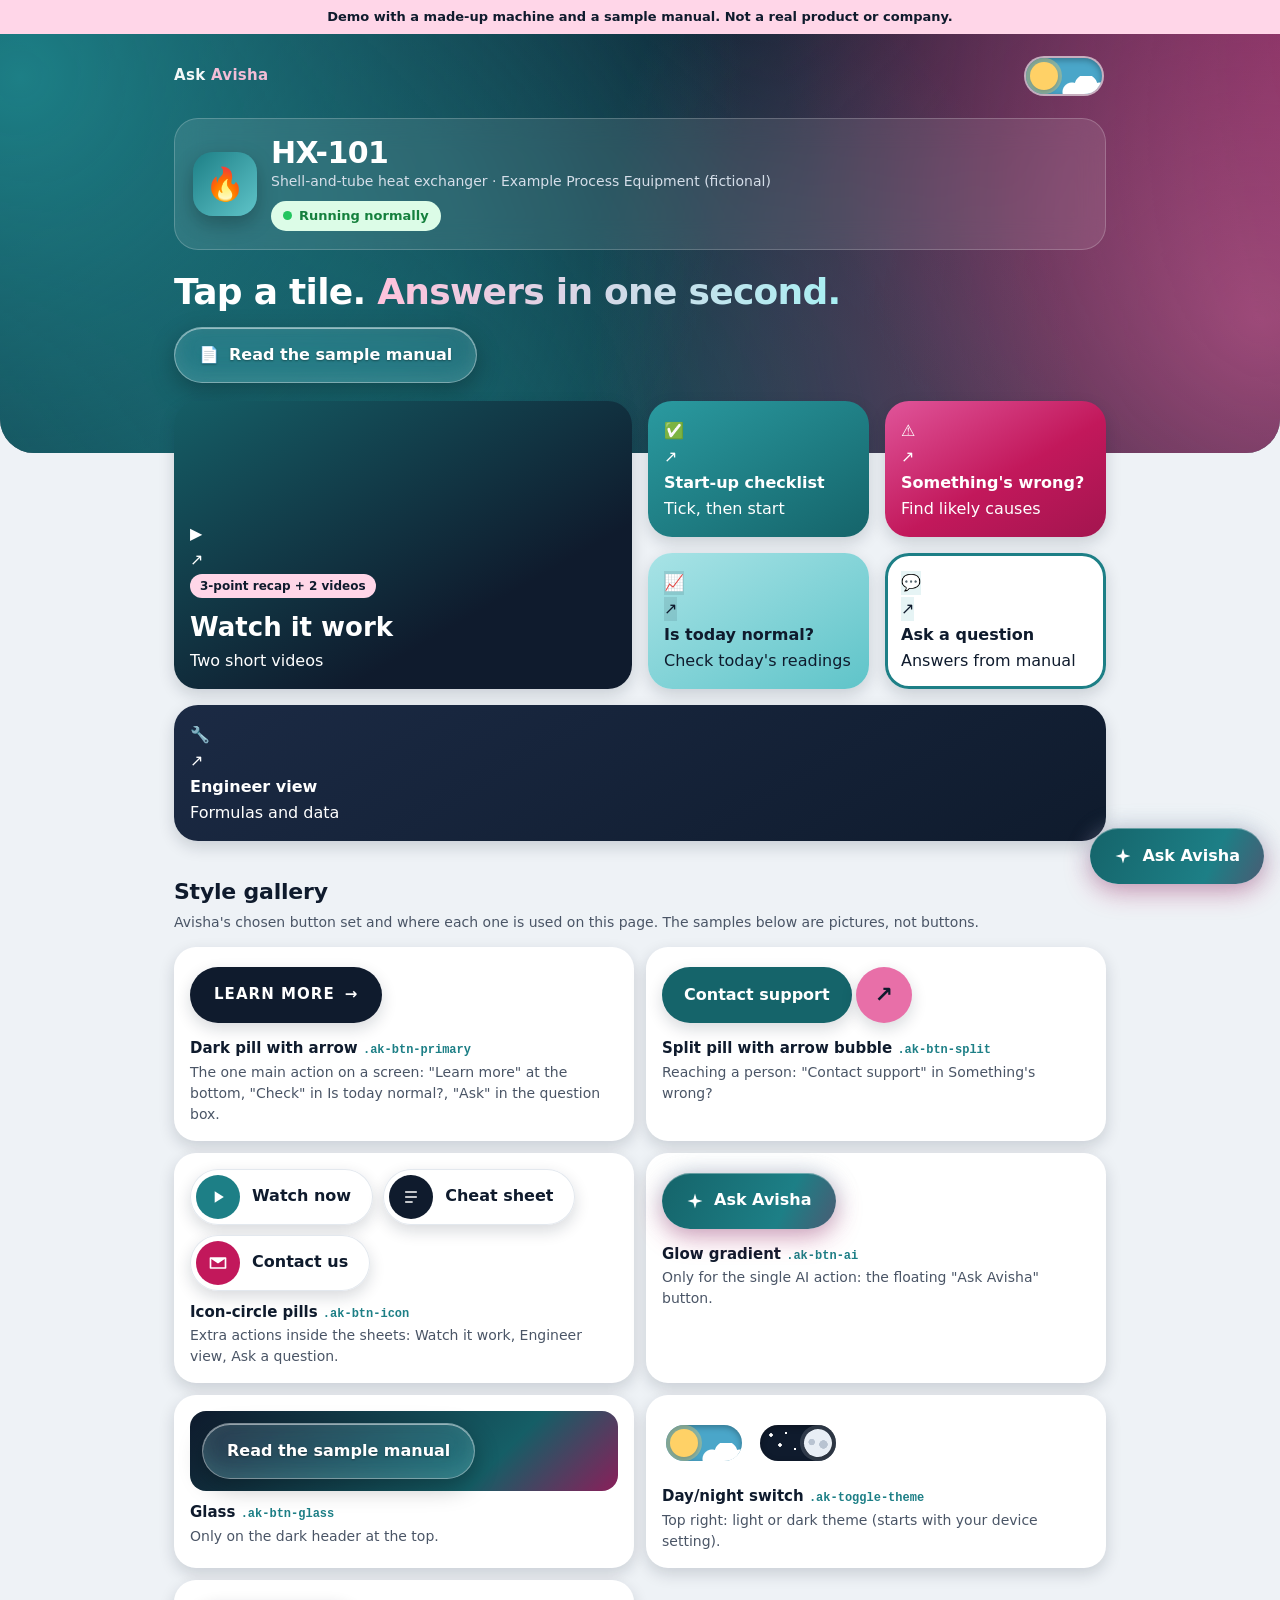
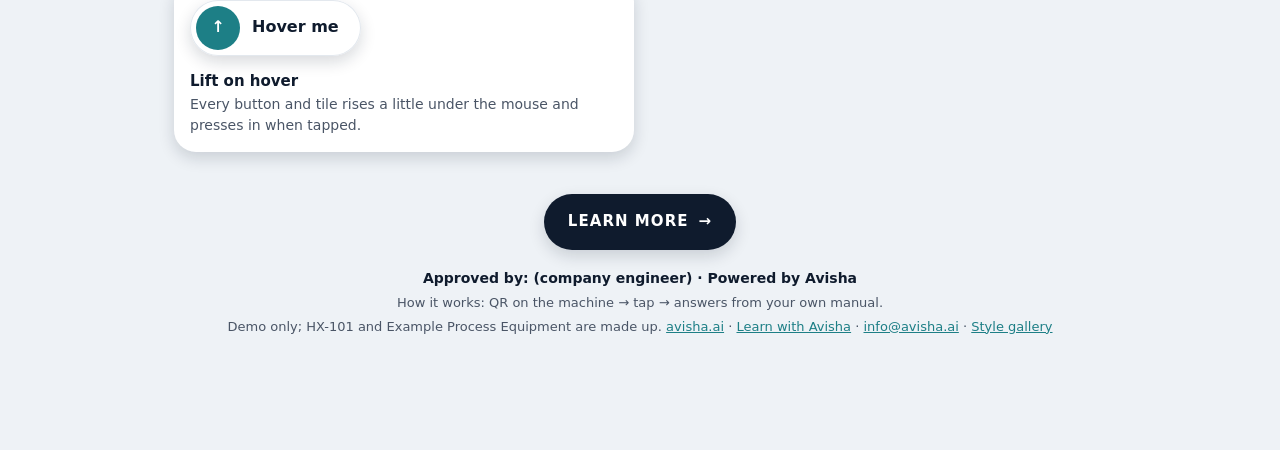
==== commit 98ffada5: "Ask Avisha demo: Avisha's chosen button set (theme switch, glow Ask Avisha, split Contact support, i" ====
--- a/ask-avisha/index.html
+++ b/ask-avisha/index.html
@@ -5,14 +5,14 @@
 <meta name="robots" content="noindex">
 <meta name="theme-color" content="#0f1b2d">
 <style>
-/* Avisha design kit v1 (27 Nov 2026). No libraries, no fonts, no tracking. See README.md. */
+/* Avisha design kit v2 (27 Nov 2026: Avisha's chosen button set). No libraries, no fonts, no tracking. See README.md. */
 :root{--ak-navy:#0f1b2d;--ak-teal:#1d7f86;--ak-aqua:#5fc4c9;--ak-pink:#e86fa8;--ak-magenta:#c2185b;
 --ak-bg:#eef2f6;--ak-card:#fff;--ak-ink:#0f1b2d;--ak-mut:#4a5566;--ak-line:#e3e8ee;--ak-soft:#e6f4f5;--ak-accent:#1d7f86;--ak-focus:#c2185b;
 --ak-spring:cubic-bezier(.34,1.56,.64,1);--ak-soft-spring:cubic-bezier(.3,1.3,.6,1);--ak-out:cubic-bezier(.2,.8,.2,1);
 --ak-shadow:0 6px 16px rgba(15,27,45,.16);--ak-shadow-up:0 18px 36px rgba(15,27,45,.26);color-scheme:light}
 [data-theme=dark]{--ak-bg:#0b1320;--ak-card:#15223a;--ak-ink:#e8eef5;--ak-mut:#a9b6c6;--ak-line:#273852;--ak-soft:#173445;--ak-accent:#6fd0d5;--ak-focus:#f39bc4;
 --ak-shadow:0 6px 18px rgba(0,0,0,.45);--ak-shadow-up:0 18px 40px rgba(0,0,0,.55);color-scheme:dark}
-.ak-tile:focus-visible,.ak-btn:focus-visible,.ak-fab:focus-visible,.ak-dial-item:focus-visible,.ak-x:focus-visible,.ak-toggle:focus-visible,.ak-stories button:focus-visible,.ak-sheet:focus-visible{outline:4px solid var(--ak-focus);outline-offset:3px}
+.ak-tile:focus-visible,.ak-btn:focus-visible,.ak-dial-item:focus-visible,.ak-x:focus-visible,.ak-toggle-theme:focus-visible,.ak-stories button:focus-visible,.ak-sheet:focus-visible{outline:4px solid var(--ak-focus);outline-offset:3px}
 .ak-sr{position:absolute!important;width:1px;height:1px;overflow:hidden;clip:rect(0 0 0 0);white-space:nowrap}
 
 /* 6. animated gradient hero + theme toggle */
@@ -22,8 +22,6 @@
 animation:ak-drift 18s ease-in-out infinite alternate;will-change:transform}
 @keyframes ak-drift{to{transform:translate(9%,-7%) rotate(28deg) scale(1.08)}}
 .ak-glass{background:rgba(255,255,255,.1);border:1px solid rgba(255,255,255,.2);-webkit-backdrop-filter:blur(14px);backdrop-filter:blur(14px);border-radius:24px}
-.ak-toggle{width:56px;height:56px;border-radius:50%;border:1px solid rgba(255,255,255,.3);background:rgba(255,255,255,.14);color:#fff;font-size:24px;cursor:pointer;display:grid;place-items:center;transition:transform .4s var(--ak-spring)}
-.ak-toggle:active{transform:scale(.88) rotate(-20deg)}
 
 /* 2. bento tiles */
 .ak-bento{display:grid;grid-template-columns:repeat(2,1fr);grid-auto-rows:minmax(136px,auto);grid-auto-flow:dense;gap:12px}
@@ -48,11 +46,10 @@
 opacity:0;transform:translateY(28px) scale(.5);transform-origin:right center;transition:transform .2s var(--ak-out),opacity .15s ease;transition-delay:calc(var(--j,0) * 20ms)}
 .ak-dial-item .ak-ico{width:44px;height:44px;border-radius:50%;display:grid;place-items:center;background:var(--ak-soft);font-size:22px;flex:none}
 .ak-dial.open .ak-dial-item{opacity:1;transform:none;transition:transform .5s var(--ak-spring),opacity .2s ease;transition-delay:calc(var(--i,0) * 60ms)}
-.ak-fab{display:flex;align-items:center;gap:8px;min-height:64px;min-width:64px;padding:0 22px 0 16px;border:0;border-radius:999px;background:linear-gradient(135deg,#d63a85,var(--ak-magenta));color:#fff;font:inherit;font-weight:800;font-size:17px;cursor:pointer;
-box-shadow:0 10px 26px rgba(194,24,91,.45);transition:transform .4s var(--ak-spring)}
-.ak-fab:active{transform:scale(.92)}
+.ak-fab{min-height:64px;min-width:64px;padding:0 22px 0 16px;font-size:17px}
 .ak-fab .ak-plus{font-size:30px;line-height:1;display:inline-block;transition:transform .45s var(--ak-spring)}
 .ak-dial.open .ak-plus{transform:rotate(135deg)}
+@media(hover:hover){.ak-dial.open .ak-dial-item:hover{transform:translateY(-3px);transition-delay:0s}}
 
 /* 3. bottom sheet */
 .ak-scrim{position:fixed;inset:0;z-index:40;display:flex;align-items:flex-end;justify-content:center;background:rgba(15,27,45,.45);-webkit-backdrop-filter:blur(8px) saturate(1.2);backdrop-filter:blur(8px) saturate(1.2);opacity:0;visibility:hidden;transition:opacity .25s ease,visibility .25s}
@@ -89,8 +86,6 @@
 .ak-tile,.ak-btn,.ak-fab,.ak-dial-item,[data-ak-ripple]{position:relative;overflow:hidden}
 .ak-rip{position:absolute;border-radius:50%;background:currentColor;opacity:.28;transform:scale(0);pointer-events:none;animation:ak-rip .6s ease-out forwards}
 @keyframes ak-rip{to{transform:scale(1);opacity:0}}
-.ak-btn{display:flex;align-items:center;justify-content:center;gap:8px;width:100%;min-height:58px;border:0;border-radius:18px;background:linear-gradient(135deg,var(--ak-teal),#15646a);color:#fff;font:inherit;font-size:18px;font-weight:800;cursor:pointer;box-shadow:0 8px 20px rgba(29,127,134,.35);transition:transform .35s var(--ak-spring)}
-.ak-btn:active{transform:scale(.96)}
 .ak-check svg{width:76px;height:76px;display:block;margin:0 auto}
 .ak-check circle{fill:#15803d}.ak-check path{fill:none;stroke:#fff;stroke-width:6;stroke-linecap:round;stroke-linejoin:round;stroke-dasharray:60;stroke-dashoffset:60}
 .ak-check.go svg{animation:ak-popin .55s var(--ak-spring)}.ak-check.go path{animation:ak-draw .45s .2s ease forwards}
@@ -114,7 +109,54 @@
 .ak-js .ak-reveal{opacity:0;transform:translateY(26px);transition:opacity .6s ease,transform .8s var(--ak-out)}
 .ak-js .ak-reveal.ak-in{opacity:1;transform:none}
 
+/* 7. buttons (Avisha picks, 27 Nov 2026). One primary per screen; glow only for the single AI action; glass only on the dark hero. */
+.ak-btn{display:inline-flex;align-items:center;justify-content:center;gap:10px;min-height:56px;padding:0 24px;border:0;border-radius:999px;font:inherit;font-size:16px;font-weight:700;line-height:1.15;text-decoration:none;cursor:pointer;
+box-shadow:var(--ak-shadow);transition:transform .35s var(--ak-spring),box-shadow .3s ease,background-color .2s;-webkit-tap-highlight-color:transparent}
+@media(hover:hover){.ak-btn:hover,.ak-lift:hover{transform:translateY(-3px);box-shadow:var(--ak-shadow-up)}}
+.ak-btn:active,.ak-lift:active{transform:translateY(0) scale(.97);transition-duration:.12s}
+.ak-lift{transition:transform .35s var(--ak-spring),box-shadow .3s ease}
+.ak-wide{display:flex;width:100%}
+.ak-arrow{display:inline-block;transition:transform .35s var(--ak-spring)}
+/* core: dark pill with arrow = THE primary action */
+.ak-btn-primary{background:var(--ak-navy);color:#fff;text-transform:uppercase;letter-spacing:.07em;font-size:15px}
+[data-theme=dark] .ak-btn-primary{background:#e8eef5;color:var(--ak-navy)}
+@media(hover:hover){.ak-btn-primary:hover .ak-arrow{transform:translateX(5px)}}
+/* core: split pill + arrow bubble = contact / book / ask */
+.ak-btn-split{gap:4px;padding:0;background:none;box-shadow:none;color:#fff;overflow:visible}
+.ak-btn-split .ak-split-label{display:flex;align-items:center;min-height:56px;padding:0 22px;border-radius:999px;background:#15646a;box-shadow:var(--ak-shadow)}
+.ak-btn-split .ak-split-arrow{display:grid;place-items:center;width:56px;height:56px;flex:none;border-radius:50%;background:var(--ak-pink);color:var(--ak-navy);font-size:22px;font-weight:800;box-shadow:var(--ak-shadow);transition:transform .45s var(--ak-spring)}
+@media(hover:hover){.ak-btn-split:hover{box-shadow:none}.ak-btn-split:hover .ak-split-arrow{transform:translateX(3px) rotate(45deg)}.ak-btn-split:hover .ak-split-label,.ak-btn-split:hover .ak-split-arrow{box-shadow:var(--ak-shadow-up)}}
+/* core: icon-circle pill = secondary actions in sheets */
+.ak-btn-icon{gap:12px;padding:6px 22px 6px 6px;background:var(--ak-card);color:var(--ak-ink);box-shadow:var(--ak-shadow),inset 0 0 0 1px var(--ak-line)}
+.ak-btn-icon .ak-ic{display:grid;place-items:center;width:44px;height:44px;flex:none;border-radius:50%;background:var(--ak-ic,var(--ak-teal));color:#fff;transition:transform .4s var(--ak-spring)}
+.ak-btn-icon .ak-ic svg{width:20px;height:20px;fill:currentColor}
+.ak-ic-pink{--ak-ic:var(--ak-magenta)}.ak-ic-navy{--ak-ic:var(--ak-navy)}
+[data-theme=dark] .ak-ic-navy{--ak-ic:#2c4a72}
+@media(hover:hover){.ak-btn-icon:hover .ak-ic{transform:scale(1.08) rotate(-8deg)}}
+/* sparing: glow gradient = ONLY the single AI action */
+.ak-btn-ai{color:#fff;background:linear-gradient(115deg,#15646a,#1d7f86 30%,#a3154f 70%,#15646a);background-size:250% 100%;
+box-shadow:inset 0 1px 0 rgba(255,255,255,.35),0 8px 26px rgba(194,24,91,.38),0 0 22px rgba(95,196,201,.4);animation:ak-glow 6s ease-in-out infinite alternate}
+@keyframes ak-glow{to{background-position:100% 0}}
+@media(hover:hover){.ak-btn-ai:hover{box-shadow:inset 0 1px 0 rgba(255,255,255,.35),0 14px 34px rgba(194,24,91,.5),0 0 32px rgba(95,196,201,.6)}}
+.ak-spark{width:18px;height:18px;flex:none;fill:#fff;animation:ak-twinkle 2.4s ease-in-out infinite}
+@keyframes ak-twinkle{50%{transform:scale(.7) rotate(45deg);opacity:.75}}
+/* sparing: glass = ONLY on the dark hero */
+.ak-btn-glass{color:#fff;background:rgba(255,255,255,.13);border:1px solid rgba(255,255,255,.38);-webkit-backdrop-filter:blur(12px) saturate(1.3);backdrop-filter:blur(12px) saturate(1.3);
+box-shadow:inset 0 1px 0 rgba(255,255,255,.5),inset 0 -8px 18px rgba(95,196,201,.18),0 8px 24px rgba(0,0,0,.28);text-shadow:0 1px 2px rgba(0,0,0,.35)}
+@media(hover:hover){.ak-btn-glass:hover{background:rgba(255,255,255,.2)}}
+/* sparing: day/night theme switch */
+.ak-toggle-theme{position:relative;display:inline-block;vertical-align:middle;flex:none;width:84px;height:56px;padding:0;border:0;background:none;cursor:pointer;border-radius:999px}
+.ak-tt-track{position:absolute;left:4px;right:4px;top:10px;bottom:10px;overflow:hidden;border-radius:999px;background:#4aa6c9;box-shadow:inset 0 2px 6px rgba(0,0,0,.3),0 0 0 2px rgba(255,255,255,.6);transition:background-color .5s}
+.ak-tt-track::before{content:"";position:absolute;right:-4px;bottom:-6px;width:46px;height:24px;background:radial-gradient(circle at 12px 16px,#fff 9px,transparent 10px),radial-gradient(circle at 26px 10px,#fff 11px,transparent 12px),radial-gradient(circle at 40px 16px,#fff 9px,transparent 10px);transition:transform .5s var(--ak-out),opacity .4s}
+.ak-tt-track::after{content:"";position:absolute;left:8px;top:6px;width:30px;height:22px;background:radial-gradient(circle at 3px 4px,#fff 1.5px,transparent 2px),radial-gradient(circle at 18px 2px,#fff 1px,transparent 1.5px),radial-gradient(circle at 12px 14px,#fff 1.5px,transparent 2px),radial-gradient(circle at 27px 18px,#fff 1px,transparent 1.5px);opacity:0;transform:translateY(-10px);transition:transform .5s var(--ak-out),opacity .4s}
+.ak-tt-knob{position:absolute;left:4px;top:4px;width:28px;height:28px;border-radius:50%;background:#ffd166;box-shadow:0 0 0 4px rgba(255,209,102,.35),0 2px 4px rgba(0,0,0,.3);transition:transform .55s var(--ak-spring),background-color .4s,box-shadow .4s}
+.ak-toggle-theme[aria-pressed=true] .ak-tt-track{background:#0f1b2d}
+.ak-toggle-theme[aria-pressed=true] .ak-tt-track::before{transform:translateY(24px);opacity:0}
+.ak-toggle-theme[aria-pressed=true] .ak-tt-track::after{transform:none;opacity:1}
+.ak-toggle-theme[aria-pressed=true] .ak-tt-knob{transform:translateX(40px) rotate(-30deg);background:radial-gradient(circle at 9px 10px,#b8c3d1 3px,transparent 3.5px),radial-gradient(circle at 18px 18px,#b8c3d1 4px,transparent 4.5px),#e8eef5;box-shadow:0 0 0 4px rgba(232,238,245,.15),0 2px 4px rgba(0,0,0,.4)}
+
 @media(prefers-reduced-motion:reduce){
+.ak-btn:hover,.ak-lift:hover{transform:none!important}
 *,*::before,*::after{animation:none!important;transition:none!important;scroll-behavior:auto!important}
 .ak-tile{--rx:0deg!important;--ry:0deg!important}
 .ak-js .ak-reveal{opacity:1;transform:none}
@@ -158,8 +200,20 @@
 .t6{background:linear-gradient(150deg,#1b2a44,#0f1b2d)}
 @media(hover:hover){.t5:hover{box-shadow:var(--ak-shadow-up),inset 0 0 0 3px var(--ak-teal)}}
 @media(min-width:720px){.t1{grid-row:span 2;min-height:288px}.t6{grid-column:span 4;min-height:120px}}
-.mlink{display:block;margin:18px auto 0;background:none;border:0;color:var(--ak-accent);font-weight:700;font-size:15px;min-height:56px;padding:0 16px;cursor:pointer;text-decoration:underline}
+.herobtn{margin:16px 0 0}
 footer{text-align:center;color:var(--ak-mut);font-size:13px;padding:10px 16px 110px}footer p{margin:4px 0}footer a{color:var(--ak-accent)}
+footer .more{margin:6px 0 18px}
+.acts{display:flex;flex-wrap:wrap;gap:10px;margin:4px 0 14px}
+.small{font-size:12px;color:var(--ak-mut);margin:6px 0 0}
+/* style gallery */
+.gallery{margin:34px 0 26px}.gallery h2{font-size:22px;margin:0 0 4px;letter-spacing:-.01em}.gallery>p{color:var(--ak-mut);margin:0 0 14px;font-size:14px}
+.gal{display:grid;gap:12px}@media(min-width:620px){.gal{grid-template-columns:1fr 1fr}}
+.gi{background:var(--ak-card);border-radius:22px;padding:16px;box-shadow:var(--ak-shadow)}
+.gi .spec{display:flex;flex-wrap:wrap;gap:10px;align-items:center;min-height:64px;margin:0 0 10px}
+.gi .spec .ak-btn{cursor:default}
+.gi .spec.dark{background:linear-gradient(135deg,#0f1b2d,#155e66 70%,#8a1f5a);border-radius:16px;padding:12px}
+.gi b{display:block;font-size:15px}.gi p{margin:2px 0 0;font-size:14px;color:var(--ak-mut)}
+.gi code{font-size:12px;color:var(--ak-accent)}
 footer .ap{color:var(--ak-ink);font-weight:600;font-size:14px}
 /* sheet contents */
 .note{font-size:13px;color:var(--ak-mut);margin:0 0 12px}
@@ -222,7 +276,7 @@
 .bot.unk{border-color:var(--ak-pink);background:var(--pinkbg)}
 .typing{width:60%;padding:2px 0}.typing .ak-skel{margin:6px 0}
 form.ask{display:flex;gap:8px}form.ask input{flex:1;min-width:0;min-height:56px;padding:10px 14px;border:1px solid var(--ak-line);border-radius:16px;font:inherit;font-size:16px;background:var(--ak-card);color:var(--ak-ink)}
-form.ask button{background:linear-gradient(135deg,#1d7f86,#15646a);color:#fff;border:0;border-radius:16px;padding:0 22px;font-weight:800;cursor:pointer;min-height:56px}
+form.ask .ak-btn{flex:none;padding:0 20px}
 /* engineer + manual */
 .f{background:#0f1b2d;color:#fff;border:1px solid var(--ak-line);border-radius:16px;padding:14px;font-size:19px;text-align:center;font-family:"Cambria Math","Times New Roman",serif;overflow-x:auto;white-space:nowrap}
 .eng h3{font-size:16px;margin:16px 0 4px;color:var(--ak-accent)}.eng p{margin:0 0 8px}
@@ -234,11 +288,12 @@
 <div id="app">
 <p class="demo">Demo with a made-up machine and a sample manual. Not a real product or company.</p>
 <header class="ak-hero"><div class="wrap">
-<div class="top"><span class="brand">Ask <i>Avisha</i></span><button class="ak-toggle" type="button" data-ak-theme-toggle aria-pressed="false" aria-label="Switch to dark mode">🌙</button></div>
+<div class="top"><span class="brand">Ask <i>Avisha</i></span><button class="ak-toggle-theme" type="button" data-ak-theme-toggle aria-pressed="false" aria-label="Dark mode"><span class="ak-tt-track" aria-hidden="true"><span class="ak-tt-knob"></span></span></button></div>
 <div class="mc ak-glass"><div class="ic" aria-hidden="true">🔥</div><div>
 <h1>HX-101</h1><p class="sub">Shell-and-tube heat exchanger · Example Process Equipment (fictional)</p>
 <span class="pill"><i></i>Running normally</span></div></div>
 <p class="lead">Tap a tile. <span>Answers in one second.</span></p>
+<button class="ak-btn ak-btn-glass herobtn" type="button" data-open="manual"><span aria-hidden="true">📄</span>Read the sample manual</button>
 </div></header>
 <main class="wrap">
 <div class="ak-bento ak-reveal">
@@ -249,12 +304,25 @@
 <button class="ak-tile ak-tilt t5" type="button" data-open="ask"><span class="e" aria-hidden="true">💬</span><span class="go" aria-hidden="true">↗</span><b>Ask a question</b><span class="s">Answers from manual</span></button>
 <button class="ak-tile ak-tilt ak-w2 t6" type="button" data-open="eng"><span class="e" aria-hidden="true">🔧</span><span class="go" aria-hidden="true">↗</span><b>Engineer view</b><span class="s">Formulas and data</span></button>
 </div>
-<button class="mlink ak-reveal" type="button" data-open="manual">📄 Read the sample manual</button>
+<section class="gallery ak-reveal" id="gallery" aria-labelledby="galh">
+<h2 id="galh">Style gallery</h2>
+<p>Avisha's chosen button set and where each one is used on this page. The samples below are pictures, not buttons.</p>
+<div class="gal" aria-hidden="false">
+<div class="gi"><div class="spec" aria-hidden="true"><span class="ak-btn ak-btn-primary">Learn more <span class="ak-arrow">→</span></span></div><b>Dark pill with arrow <code>.ak-btn-primary</code></b><p>The one main action on a screen: "Learn more" at the bottom, "Check" in Is today normal?, "Ask" in the question box.</p></div>
+<div class="gi"><div class="spec" aria-hidden="true"><span class="ak-btn ak-btn-split"><span class="ak-split-label">Contact support</span><span class="ak-split-arrow">↗</span></span></div><b>Split pill with arrow bubble <code>.ak-btn-split</code></b><p>Reaching a person: "Contact support" in Something's wrong?</p></div>
+<div class="gi"><div class="spec" aria-hidden="true"><span class="ak-btn ak-btn-icon"><span class="ak-ic"><svg viewBox="0 0 24 24"><path d="M8 5v14l11-7z"/></svg></span>Watch now</span><span class="ak-btn ak-btn-icon"><span class="ak-ic ak-ic-navy"><svg viewBox="0 0 24 24"><path d="M5 5h14v2H5zm0 6h14v2H5zm0 6h9v2H5z"/></svg></span>Cheat sheet</span><span class="ak-btn ak-btn-icon"><span class="ak-ic ak-ic-pink"><svg viewBox="0 0 24 24"><path fill-rule="evenodd" d="M3 5h18a1 1 0 0 1 1 1v12a1 1 0 0 1-1 1H3a1 1 0 0 1-1-1V6a1 1 0 0 1 1-1zm1 2.2V17h16V7.2l-8 5.3z"/></svg></span>Contact us</span></div><b>Icon-circle pills <code>.ak-btn-icon</code></b><p>Extra actions inside the sheets: Watch it work, Engineer view, Ask a question.</p></div>
+<div class="gi"><div class="spec" aria-hidden="true"><span class="ak-btn ak-btn-ai"><svg class="ak-spark" viewBox="0 0 24 24" aria-hidden="true"><path d="M12 2l2.2 7.8L22 12l-7.8 2.2L12 22l-2.2-7.8L2 12l7.8-2.2z"/></svg>Ask Avisha</span></div><b>Glow gradient <code>.ak-btn-ai</code></b><p>Only for the single AI action: the floating "Ask Avisha" button.</p></div>
+<div class="gi"><div class="spec dark" aria-hidden="true"><span class="ak-btn ak-btn-glass">Read the sample manual</span></div><b>Glass <code>.ak-btn-glass</code></b><p>Only on the dark header at the top.</p></div>
+<div class="gi"><div class="spec" aria-hidden="true"><span class="ak-toggle-theme" aria-pressed="false"><span class="ak-tt-track"><span class="ak-tt-knob"></span></span></span><span class="ak-toggle-theme" aria-pressed="true"><span class="ak-tt-track"><span class="ak-tt-knob"></span></span></span></div><b>Day/night switch <code>.ak-toggle-theme</code></b><p>Top right: light or dark theme (starts with your device setting).</p></div>
+<div class="gi"><div class="spec" aria-hidden="true"><span class="ak-btn ak-btn-icon"><span class="ak-ic">↑</span>Hover me</span></div><b>Lift on hover</b><p>Every button and tile rises a little under the mouse and presses in when tapped.</p></div>
+</div>
+</section>
 </main>
 <footer class="ak-reveal">
+<p class="more"><a class="ak-btn ak-btn-primary" href="https://avisha.ai" aria-label="Learn more about Avisha">Learn more <span class="ak-arrow" aria-hidden="true">→</span></a></p>
 <p class="ap">Approved by: (company engineer) · Powered by Avisha</p>
 <p>How it works: QR on the machine → tap → answers from your own manual.</p>
-<p>Demo only; HX-101 and Example Process Equipment are made up. <a href="https://avisha.ai">avisha.ai</a> · <a href="https://lwa.avisha.ai">Learn with Avisha</a> · <a href="mailto:info@avisha.ai">info@avisha.ai</a></p>
+<p>Demo only; HX-101 and Example Process Equipment are made up. <a href="https://avisha.ai">avisha.ai</a> · <a href="https://lwa.avisha.ai">Learn with Avisha</a> · <a href="mailto:info@avisha.ai">info@avisha.ai</a> · <a href="#gallery">Style gallery</a></p>
 </footer>
 </div>
 
@@ -266,7 +334,7 @@
 <li><button class="ak-dial-item" type="button" data-open="today">Is today normal?<span class="ak-ico" aria-hidden="true">📈</span></button></li>
 <li><button class="ak-dial-item" type="button" data-open="check">Start-up checklist<span class="ak-ico" aria-hidden="true">✅</span></button></li>
 </ul>
-<button class="ak-fab" type="button" aria-expanded="false" aria-controls="dialmenu"><span class="ak-plus" aria-hidden="true">＋</span><span class="ak-fab-text">Ask Avisha</span></button>
+<button class="ak-btn ak-btn-ai ak-fab" type="button" aria-expanded="false" aria-controls="dialmenu"><svg class="ak-spark" viewBox="0 0 24 24" aria-hidden="true"><path d="M12 2l2.2 7.8L22 12l-7.8 2.2L12 22l-2.2-7.8L2 12l7.8-2.2z"/></svg><span class="ak-fab-text">Ask Avisha</span></button>
 </div>
 
 <div class="ak-scrim" id="sheet" aria-hidden="true">
@@ -277,6 +345,7 @@
 
 <div class="pane" data-p="watch" hidden>
 <p class="note">Engineer-checked explainers from Learn with Avisha. First the 3-point recap (tap right for next, left for back), then the videos. Videos need an internet connection.</p>
+<div class="acts"><button class="ak-btn ak-btn-icon" type="button" id="watchnow"><span class="ak-ic" aria-hidden="true"><svg viewBox="0 0 24 24"><path d="M8 5v14l11-7z"/></svg></span>Watch now</button></div>
 <div class="ak-stories" id="st" role="region" aria-roledescription="story cards" aria-label="What you will learn: 3 points">
 <div class="ak-bars" aria-hidden="true"></div>
 <button class="ak-pause" type="button" aria-label="Pause the cards">❚❚</button>
@@ -326,6 +395,8 @@
 </div>
 <div id="symr" aria-live="polite"></div>
 <p class="stop">If unsure, stop and call support: make it safe as your site procedure says, then call Example Process Equipment support.</p>
+<div class="acts" style="margin-top:14px"><a class="ak-btn ak-btn-split" href="mailto:info@avisha.ai?subject=HX-101%20demo%3A%20support"><span class="ak-split-label">Contact support</span><span class="ak-split-arrow" aria-hidden="true">↗</span></a></div>
+<p class="small">Demo: the machine maker is made up, so this button emails Avisha (info@avisha.ai).</p>
 </div>
 
 <div class="pane" data-p="today" hidden>
@@ -335,7 +406,7 @@
 <input type="range" id="dpi" min="0.20" max="0.80" step="0.01" value="0.42"><small>Sample baseline 0.40 bar · normal up to 0.48 bar (+20%)</small></div>
 <div class="fld"><label for="ti">Cold-side outlet temperature <output id="to">60.0 °C</output></label>
 <input type="range" id="ti" min="50" max="66" step="0.5" value="60"><small>Sample baseline 60 °C · normal down to 57 °C (−3 °C)</small></div>
-<button class="ak-btn" id="chk" type="button">Check</button>
+<button class="ak-btn ak-btn-primary ak-wide" id="chk" type="button">Check</button>
 <div class="chips"><button class="chip" type="button" id="dnorm">Load a normal day</button><button class="chip x2" type="button" id="dfoul">Try a fouled day</button></div>
 <div id="verdict" aria-live="polite"></div>
 <div class="spk"><svg id="spk" width="200" height="48" viewBox="0 0 200 48" role="img" aria-label="Pressure drop over the last 10 sample days"></svg><span>Pressure drop, last 10 sample days (today last). Dashed: baseline and +20%.</span></div>
@@ -353,11 +424,14 @@
 <button class="chip q" type="button">The outlet isn't getting hot enough</button>
 <button class="chip q x2" type="button">What's the warranty?</button>
 </div>
-<form class="ask" id="ask"><input id="q" type="text" placeholder="Type a question…" aria-label="Your question" autocomplete="off"><button type="submit">Ask</button></form>
+<form class="ask" id="ask"><input id="q" type="text" placeholder="Type a question…" aria-label="Your question" autocomplete="off"><button class="ak-btn ak-btn-primary" type="submit">Ask <span class="ak-arrow" aria-hidden="true">→</span></button></form>
+<div class="acts" style="margin-top:14px"><a class="ak-btn ak-btn-icon" href="mailto:info@avisha.ai?subject=Ask%20Avisha%20for%20our%20machines"><span class="ak-ic ak-ic-pink" aria-hidden="true"><svg viewBox="0 0 24 24"><path fill-rule="evenodd" d="M3 5h18a1 1 0 0 1 1 1v12a1 1 0 0 1-1 1H3a1 1 0 0 1-1-1V6a1 1 0 0 1 1-1zm1 2.2V17h16V7.2l-8 5.3z"/></svg></span>Contact us</a></div>
+<p class="small">Want Ask Avisha for your own machines? This emails Avisha (info@avisha.ai).</p>
 <p class="note" style="margin-top:10px">Demo: answers are picked from a small built-in list by keywords. In the real product every question is logged, and unanswered ones go to the company in a weekly report.</p>
 </div>
 
 <div class="pane eng" data-p="eng" hidden>
+<div class="acts"><button class="ak-btn ak-btn-icon" type="button" id="cheat"><span class="ak-ic ak-ic-navy" aria-hidden="true"><svg viewBox="0 0 24 24"><path d="M5 5h14v2H5zm0 6h14v2H5zm0 6h9v2H5z"/></svg></span>Cheat sheet</button></div>
 <p class="note">For engineers. From manual section 10. Values marked <span class="sv">sample</span> are illustrative, not real specifications.</p>
 <h3>Overall heat transfer coefficient</h3>
 <div class="f">1/U = 1/h<sub>o</sub> + R<sub>f,o</sub> + x<sub>w</sub>/k<sub>w</sub> + R<sub>f,i</sub> + 1/h<sub>i</sub></div>
@@ -369,7 +443,7 @@
 <div>U = <span class="uout" id="uo">678</span> W/m²·K · <span id="up">73% of clean</span> (clean U ≈ <span id="uc">930</span>, with the <span class="sv">sample</span> data below)</div></div>
 <h3>What baffles do</h3>
 <p>Closer baffle spacing raises the shell-side velocity, so h<sub>o</sub> goes up, and the shell-side pressure drop goes up too. Spacing is a trade-off fixed at design. Baffles also support the tubes against vibration. <span class="ref">§2.2, §10.3</span></p>
-<h3>Design data <span class="sv">sample values</span></h3>
+<h3 id="ds" tabindex="-1">Design data <span class="sv">sample values</span></h3>
 <table><tr><th>Item</th><th>Value</th></tr>
 <tr><td>Shell-side film coefficient h<sub>o</sub></td><td>1,500 W/m²·K <span class="sv">sample</span></td></tr>
 <tr><td>Tube-side film coefficient h<sub>i</sub></td><td>3,000 W/m²·K <span class="sv">sample</span></td></tr>
@@ -409,7 +483,7 @@
 </div></div></div>
 
 <script>
-/* Avisha design kit v1 (27 Nov 2026). No libraries, no tracking. Exposes window.AK. See README.md. */
+/* Avisha design kit v2 (27 Nov 2026). No libraries, no tracking. Exposes window.AK. See README.md. */
 (function(w,d){"use strict";
 var mq=function(q){return w.matchMedia?w.matchMedia(q):{matches:false};};
 var RM=mq("(prefers-reduced-motion: reduce)"),FINE=mq("(hover: hover) and (pointer: fine)");
@@ -421,7 +495,7 @@
 
 /* ripple on tap */
 d.addEventListener("pointerdown",function(e){
-var t=e.target.closest&&e.target.closest(".ak-tile,.ak-btn,.ak-fab,.ak-dial-item,[data-ak-ripple]");if(!t||rm())return;
+var t=e.target.closest&&e.target.closest(".ak-tile,.ak-btn,.ak-dial-item,[data-ak-ripple]");if(!t||rm()||t.classList.contains("ak-btn-split"))return;
 var r=t.getBoundingClientRect(),s=Math.max(r.width,r.height)*2.2,c=d.createElement("span");
 c.className="ak-rip";c.setAttribute("aria-hidden","true");
 c.style.cssText="width:"+s+"px;height:"+s+"px;left:"+(e.clientX-r.left-s/2)+"px;top:"+(e.clientY-r.top-s/2)+"px";
@@ -540,7 +614,8 @@
 
 /* light / dark theme */
 function theme(t){var h=d.documentElement;if(t)h.setAttribute("data-theme",t);t=h.getAttribute("data-theme")||"light";
-each(d.querySelectorAll("[data-ak-theme-toggle]"),function(b){var dk=t==="dark";b.setAttribute("aria-pressed",dk?"true":"false");b.setAttribute("aria-label",dk?"Switch to light mode":"Switch to dark mode");b.textContent=dk?"☀️":"🌙";});
+each(d.querySelectorAll("[data-ak-theme-toggle]"),function(b){b.setAttribute("aria-pressed",t==="dark"?"true":"false");if(!b.getAttribute("aria-label"))b.setAttribute("aria-label","Dark mode");
+if(!b.querySelector(".ak-tt-track")){var tr=d.createElement("span");tr.className="ak-tt-track";tr.setAttribute("aria-hidden","true");var k=d.createElement("span");k.className="ak-tt-knob";tr.appendChild(k);b.textContent="";b.appendChild(tr);}});
 var m=d.querySelector('meta[name="theme-color"]');if(m)m.setAttribute("content",t==="dark"?"#0b1320":"#0f1b2d");return t;}
 AK.theme=theme;
 
@@ -577,6 +652,8 @@
 /* ---- watch: story cards ---- */
 st=AK.stories("st",{ms:5000});
 $("replay").addEventListener("click",function(){st.start();});
+$("watchnow").addEventListener("click",function(){st.stop();var v=vids[0];v.scrollIntoView({behavior:AK.reduced()?"auto":"smooth",block:"center"});var p=v.play();if(p&&p.catch)p.catch(function(){});});
+$("cheat").addEventListener("click",function(){$("ds").scrollIntoView({behavior:AK.reduced()?"auto":"smooth",block:"start"});});
 
 /* ---- checklist: ring + checkmark + confetti ---- */
 var boxes=document.querySelectorAll("#check input"),prog=$("prog"),done=$("done"),wasAll=false;
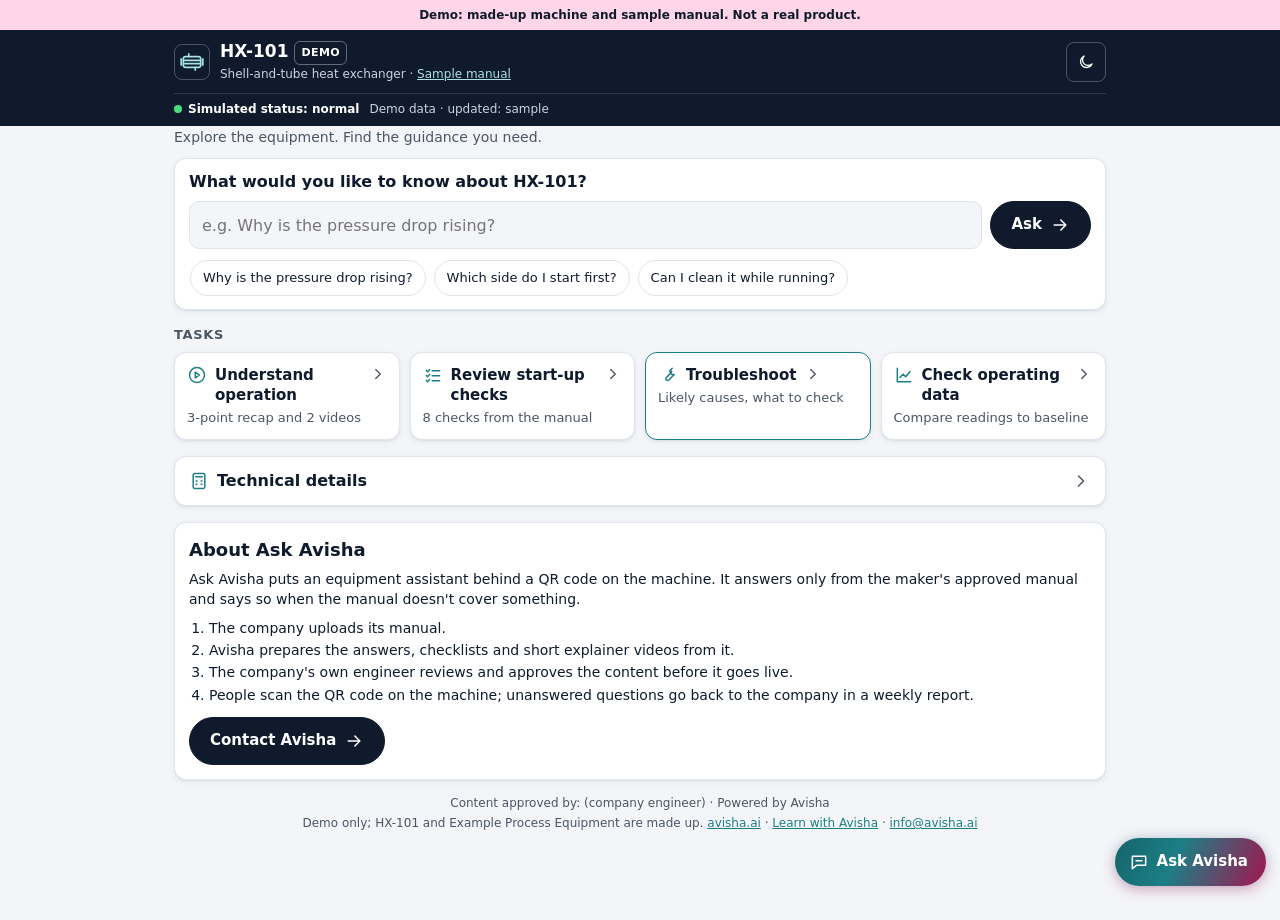
==== commit 469b749c: "Ask Avisha demo v4: calmer, focused (design review applied)" ====
--- a/ask-avisha/index.html
+++ b/ask-avisha/index.html
@@ -1,363 +1,315 @@
 <!doctype html>
 <html lang="en"><head><meta charset="utf-8"><meta name="viewport" content="width=device-width,initial-scale=1,viewport-fit=cover">
 <title>Ask Avisha: HX-101 heat exchanger | Avisha demo</title>
-<meta name="description" content="Demo of Ask Avisha for machines: scan the QR code on a machine, tap a big button, get answers only from the approved manual. Made-up machine, sample manual.">
+<meta name="description" content="Demo of Ask Avisha for equipment: explore a machine and find guidance that comes only from its approved manual. Made-up machine, sample manual.">
 <meta name="robots" content="noindex">
 <meta name="theme-color" content="#0f1b2d">
 <style>
-/* Avisha design kit v2 (27 Nov 2026: Avisha's chosen button set). No libraries, no fonts, no tracking. See README.md. */
-:root{--ak-navy:#0f1b2d;--ak-teal:#1d7f86;--ak-aqua:#5fc4c9;--ak-pink:#e86fa8;--ak-magenta:#c2185b;
---ak-bg:#eef2f6;--ak-card:#fff;--ak-ink:#0f1b2d;--ak-mut:#4a5566;--ak-line:#e3e8ee;--ak-soft:#e6f4f5;--ak-accent:#1d7f86;--ak-focus:#c2185b;
---ak-spring:cubic-bezier(.34,1.56,.64,1);--ak-soft-spring:cubic-bezier(.3,1.3,.6,1);--ak-out:cubic-bezier(.2,.8,.2,1);
---ak-shadow:0 6px 16px rgba(15,27,45,.16);--ak-shadow-up:0 18px 36px rgba(15,27,45,.26);color-scheme:light}
-[data-theme=dark]{--ak-bg:#0b1320;--ak-card:#15223a;--ak-ink:#e8eef5;--ak-mut:#a9b6c6;--ak-line:#273852;--ak-soft:#173445;--ak-accent:#6fd0d5;--ak-focus:#f39bc4;
---ak-shadow:0 6px 18px rgba(0,0,0,.45);--ak-shadow-up:0 18px 40px rgba(0,0,0,.55);color-scheme:dark}
-.ak-tile:focus-visible,.ak-btn:focus-visible,.ak-dial-item:focus-visible,.ak-x:focus-visible,.ak-toggle-theme:focus-visible,.ak-stories button:focus-visible,.ak-sheet:focus-visible{outline:4px solid var(--ak-focus);outline-offset:3px}
-.ak-sr{position:absolute!important;width:1px;height:1px;overflow:hidden;clip:rect(0 0 0 0);white-space:nowrap}
-
-/* 6. animated gradient hero + theme toggle */
-.ak-hero{position:relative;overflow:hidden;isolation:isolate;color:#fff;background:var(--ak-navy)}
-.ak-hero::before{content:"";position:absolute;inset:-60%;z-index:-1;pointer-events:none;
-background:radial-gradient(circle at 28% 32%,#1d7f86 0,transparent 34%),radial-gradient(circle at 72% 58%,rgba(232,111,168,.55) 0,transparent 32%),radial-gradient(circle at 42% 78%,#155e66 0,transparent 38%),radial-gradient(circle at 80% 20%,#8a1f5a 0,transparent 30%);
-animation:ak-drift 18s ease-in-out infinite alternate;will-change:transform}
-@keyframes ak-drift{to{transform:translate(9%,-7%) rotate(28deg) scale(1.08)}}
-.ak-glass{background:rgba(255,255,255,.1);border:1px solid rgba(255,255,255,.2);-webkit-backdrop-filter:blur(14px);backdrop-filter:blur(14px);border-radius:24px}
-
-/* 2. bento tiles */
-.ak-bento{display:grid;grid-template-columns:repeat(2,1fr);grid-auto-rows:minmax(136px,auto);grid-auto-flow:dense;gap:12px}
-@media(min-width:720px){.ak-bento{grid-template-columns:repeat(4,1fr);gap:16px}}
-.ak-w2{grid-column:span 2}.ak-h2{grid-row:span 2}
-.ak-tile{position:relative;overflow:hidden;border:0;border-radius:24px;padding:16px;min-height:56px;text-align:left;cursor:pointer;color:#fff;font:inherit;
-display:flex;flex-direction:column;justify-content:flex-end;gap:2px;box-shadow:var(--ak-shadow);
-transform:perspective(900px) rotateX(var(--rx,0deg)) rotateY(var(--ry,0deg)) translateY(var(--ty,0px)) scale(var(--s,1));
-transition:transform .45s var(--ak-spring),box-shadow .3s ease;will-change:transform;-webkit-tap-highlight-color:transparent}
-.ak-tile::after{content:"";position:absolute;inset:0;pointer-events:none;background:radial-gradient(circle at 30% 0%,rgba(255,255,255,.35),transparent 55%);opacity:0;transition:opacity .3s}
-@media(hover:hover){.ak-tile:hover{--ty:-6px;box-shadow:var(--ak-shadow-up)}.ak-tile:hover::after{opacity:1}}
-.ak-tile:active{--s:.95;--ty:0px;transition-duration:.12s}
-.ak-tile.ak-tilting{transition:transform .15s ease-out,box-shadow .3s ease}
-
-/* 1. speed dial */
-.ak-dial{position:fixed;right:max(16px,env(safe-area-inset-right));bottom:max(16px,env(safe-area-inset-bottom));z-index:30;display:flex;flex-direction:column;align-items:flex-end;gap:12px}
-.ak-dial-scrim{position:fixed;inset:0;z-index:-1;background:rgba(15,27,45,.35);-webkit-backdrop-filter:blur(4px);backdrop-filter:blur(4px);opacity:0;visibility:hidden;transition:opacity .25s,visibility .25s}
-.ak-dial:not(.open) .ak-dial-menu{pointer-events:none}
-.ak-dial.open .ak-dial-scrim{opacity:1;visibility:visible}
-.ak-dial-menu{list-style:none;margin:0;padding:0;display:flex;flex-direction:column;align-items:flex-end;gap:10px}
-.ak-dial-item{display:flex;align-items:center;gap:10px;min-height:56px;padding:6px 6px 6px 18px;border:0;border-radius:999px;background:var(--ak-card);color:var(--ak-ink);font:inherit;font-weight:800;font-size:16px;cursor:pointer;box-shadow:var(--ak-shadow-up);
-opacity:0;transform:translateY(28px) scale(.5);transform-origin:right center;transition:transform .2s var(--ak-out),opacity .15s ease;transition-delay:calc(var(--j,0) * 20ms)}
-.ak-dial-item .ak-ico{width:44px;height:44px;border-radius:50%;display:grid;place-items:center;background:var(--ak-soft);font-size:22px;flex:none}
-.ak-dial.open .ak-dial-item{opacity:1;transform:none;transition:transform .5s var(--ak-spring),opacity .2s ease;transition-delay:calc(var(--i,0) * 60ms)}
-.ak-fab{min-height:64px;min-width:64px;padding:0 22px 0 16px;font-size:17px}
-.ak-fab .ak-plus{font-size:30px;line-height:1;display:inline-block;transition:transform .45s var(--ak-spring)}
-.ak-dial.open .ak-plus{transform:rotate(135deg)}
-@media(hover:hover){.ak-dial.open .ak-dial-item:hover{transform:translateY(-3px);transition-delay:0s}}
-
-/* 3. bottom sheet */
-.ak-scrim{position:fixed;inset:0;z-index:40;display:flex;align-items:flex-end;justify-content:center;background:rgba(15,27,45,.45);-webkit-backdrop-filter:blur(8px) saturate(1.2);backdrop-filter:blur(8px) saturate(1.2);opacity:0;visibility:hidden;transition:opacity .25s ease,visibility .25s}
-.ak-scrim.open{opacity:1;visibility:visible}
-.ak-sheet{width:100%;max-width:680px;max-height:calc(92vh + 40px);margin-bottom:-40px;padding-bottom:40px;display:flex;flex-direction:column;background:var(--ak-card);color:var(--ak-ink);border-radius:28px 28px 0 0;box-shadow:0 -12px 40px rgba(15,27,45,.3);
-transform:translateY(105%);transition:transform .24s cubic-bezier(.4,0,1,1);outline:0}
-.ak-scrim.open .ak-sheet{transform:translateY(var(--dy,0px));transition:transform .55s var(--ak-soft-spring)}
-.ak-scrim.open .ak-sheet.ak-dragging{transition:none}
-.ak-handle{height:26px;flex:none;cursor:grab;touch-action:none;position:relative}
-.ak-handle::before{content:"";position:absolute;left:50%;top:10px;width:46px;height:5px;margin-left:-23px;border-radius:9px;background:var(--ak-line)}
-.ak-sheet-head{display:flex;align-items:center;gap:10px;padding:0 14px 10px 22px;border-bottom:1px solid var(--ak-line);touch-action:none}
-.ak-sheet-head h2{flex:1;margin:0;font-size:21px;letter-spacing:-.01em}
-.ak-x{width:56px;height:56px;flex:none;border-radius:50%;border:0;background:var(--ak-soft);color:var(--ak-ink);font-size:22px;cursor:pointer;transition:transform .3s var(--ak-spring)}
-.ak-x:active{transform:scale(.88) rotate(90deg)}
-.ak-sheet-body{overflow-y:auto;padding:16px 22px 28px;overscroll-behavior:contain;-webkit-overflow-scrolling:touch}
-
-/* 4. story cards */
-.ak-stories{position:relative;overflow:hidden;border-radius:24px;min-height:280px;color:#fff;background:linear-gradient(160deg,var(--ak-navy),#155e66 60%,#8a1f5a);user-select:none;-webkit-user-select:none}
-.ak-bars{position:absolute;top:12px;left:14px;right:14px;z-index:3;display:flex;gap:5px}
-.ak-bars i{flex:1;height:4px;border-radius:4px;background:rgba(255,255,255,.3);overflow:hidden}
-.ak-bars b{display:block;height:100%;background:#fff;transform:scaleX(0);transform-origin:left}
-.ak-bars .done b,.ak-bars .cur b{transform:none}
-.ak-bars .on b{animation:ak-fill var(--ak-dur,5s) linear forwards}
-.ak-stories.paused .ak-bars .on b{animation-play-state:paused}
-@keyframes ak-fill{to{transform:none}}
-.ak-story{position:absolute;inset:0;padding:52px 24px 24px;display:flex;flex-direction:column;justify-content:center;gap:8px;opacity:0;transform:translateX(24px) scale(.96);transition:opacity .3s ease,transform .5s var(--ak-spring);pointer-events:none}
-.ak-story.on{opacity:1;transform:none}
-.ak-story.past{transform:translateX(-24px) scale(.96)}
-.ak-tap{position:absolute;top:0;bottom:0;z-index:2;border:0;background:none;cursor:pointer;padding:0}
-.ak-tap.prev{left:0;width:34%}.ak-tap.next{right:0;width:66%}
-.ak-pause{position:absolute;top:24px;right:8px;z-index:4;width:56px;height:56px;border:0;border-radius:50%;background:none;color:#fff;font-size:18px;cursor:pointer}
-
-/* 5. micro-interactions */
-.ak-tile,.ak-btn,.ak-fab,.ak-dial-item,[data-ak-ripple]{position:relative;overflow:hidden}
-.ak-rip{position:absolute;border-radius:50%;background:currentColor;opacity:.28;transform:scale(0);pointer-events:none;animation:ak-rip .6s ease-out forwards}
-@keyframes ak-rip{to{transform:scale(1);opacity:0}}
-.ak-check svg{width:76px;height:76px;display:block;margin:0 auto}
-.ak-check circle{fill:#15803d}.ak-check path{fill:none;stroke:#fff;stroke-width:6;stroke-linecap:round;stroke-linejoin:round;stroke-dasharray:60;stroke-dashoffset:60}
-.ak-check.go svg{animation:ak-popin .55s var(--ak-spring)}.ak-check.go path{animation:ak-draw .45s .2s ease forwards}
-@keyframes ak-draw{to{stroke-dashoffset:0}}
-@keyframes ak-popin{from{transform:scale(.3);opacity:0}to{transform:none;opacity:1}}
-.ak-confetti{position:absolute;inset:0;pointer-events:none;overflow:hidden}
-.ak-confetti i{position:absolute;left:50%;top:38%;width:8px;height:12px;border-radius:2px;opacity:0;animation:ak-burst 1.1s cubic-bezier(.15,.7,.4,1) forwards}
-@keyframes ak-burst{0%{opacity:1;transform:translate(0,0) rotate(0)}100%{opacity:0;transform:translate(var(--x),var(--y)) rotate(var(--r))}}
-.ak-ring{position:relative;width:84px;height:84px;flex:none}
-.ak-ring svg{width:100%;height:100%;transform:rotate(-90deg)}
-.ak-ring circle{fill:none;stroke-width:9}.ak-ring .ak-ring-bg{stroke:var(--ak-line)}
-.ak-ring .ak-ring-fg{stroke:var(--ak-teal);stroke-linecap:round;transition:stroke-dashoffset .6s var(--ak-spring),stroke .3s}
-.ak-ring.full .ak-ring-fg{stroke:#16a34a}
-.ak-ring-val{position:absolute;inset:0;display:grid;place-items:center;font-weight:800;font-size:19px}
-.ak-skel{position:relative;overflow:hidden;height:16px;margin:10px 0;border-radius:10px;background:var(--ak-line)}
-.ak-skel::after{content:"";position:absolute;inset:0;background:linear-gradient(90deg,transparent,rgba(255,255,255,.6),transparent);transform:translateX(-100%);animation:ak-shim 1s ease-in-out infinite}
-[data-theme=dark] .ak-skel::after{background:linear-gradient(90deg,transparent,rgba(255,255,255,.14),transparent)}
-@keyframes ak-shim{to{transform:translateX(100%)}}
-.ak-pop{animation:ak-popup .55s var(--ak-spring) both}
-@keyframes ak-popup{from{opacity:0;transform:translateY(26px) scale(.9)}to{opacity:1;transform:none}}
-.ak-js .ak-reveal{opacity:0;transform:translateY(26px);transition:opacity .6s ease,transform .8s var(--ak-out)}
-.ak-js .ak-reveal.ak-in{opacity:1;transform:none}
-
-/* 7. buttons (Avisha picks, 27 Nov 2026). One primary per screen; glow only for the single AI action; glass only on the dark hero. */
-.ak-btn{display:inline-flex;align-items:center;justify-content:center;gap:10px;min-height:56px;padding:0 24px;border:0;border-radius:999px;font:inherit;font-size:16px;font-weight:700;line-height:1.15;text-decoration:none;cursor:pointer;
-box-shadow:var(--ak-shadow);transition:transform .35s var(--ak-spring),box-shadow .3s ease,background-color .2s;-webkit-tap-highlight-color:transparent}
-@media(hover:hover){.ak-btn:hover,.ak-lift:hover{transform:translateY(-3px);box-shadow:var(--ak-shadow-up)}}
-.ak-btn:active,.ak-lift:active{transform:translateY(0) scale(.97);transition-duration:.12s}
-.ak-lift{transition:transform .35s var(--ak-spring),box-shadow .3s ease}
-.ak-wide{display:flex;width:100%}
-.ak-arrow{display:inline-block;transition:transform .35s var(--ak-spring)}
-/* core: dark pill with arrow = THE primary action */
-.ak-btn-primary{background:var(--ak-navy);color:#fff;text-transform:uppercase;letter-spacing:.07em;font-size:15px}
-[data-theme=dark] .ak-btn-primary{background:#e8eef5;color:var(--ak-navy)}
-@media(hover:hover){.ak-btn-primary:hover .ak-arrow{transform:translateX(5px)}}
-/* core: split pill + arrow bubble = contact / book / ask */
-.ak-btn-split{gap:4px;padding:0;background:none;box-shadow:none;color:#fff;overflow:visible}
-.ak-btn-split .ak-split-label{display:flex;align-items:center;min-height:56px;padding:0 22px;border-radius:999px;background:#15646a;box-shadow:var(--ak-shadow)}
-.ak-btn-split .ak-split-arrow{display:grid;place-items:center;width:56px;height:56px;flex:none;border-radius:50%;background:var(--ak-pink);color:var(--ak-navy);font-size:22px;font-weight:800;box-shadow:var(--ak-shadow);transition:transform .45s var(--ak-spring)}
-@media(hover:hover){.ak-btn-split:hover{box-shadow:none}.ak-btn-split:hover .ak-split-arrow{transform:translateX(3px) rotate(45deg)}.ak-btn-split:hover .ak-split-label,.ak-btn-split:hover .ak-split-arrow{box-shadow:var(--ak-shadow-up)}}
-/* core: icon-circle pill = secondary actions in sheets */
-.ak-btn-icon{gap:12px;padding:6px 22px 6px 6px;background:var(--ak-card);color:var(--ak-ink);box-shadow:var(--ak-shadow),inset 0 0 0 1px var(--ak-line)}
-.ak-btn-icon .ak-ic{display:grid;place-items:center;width:44px;height:44px;flex:none;border-radius:50%;background:var(--ak-ic,var(--ak-teal));color:#fff;transition:transform .4s var(--ak-spring)}
-.ak-btn-icon .ak-ic svg{width:20px;height:20px;fill:currentColor}
-.ak-ic-pink{--ak-ic:var(--ak-magenta)}.ak-ic-navy{--ak-ic:var(--ak-navy)}
-[data-theme=dark] .ak-ic-navy{--ak-ic:#2c4a72}
-@media(hover:hover){.ak-btn-icon:hover .ak-ic{transform:scale(1.08) rotate(-8deg)}}
-/* sparing: glow gradient = ONLY the single AI action */
-.ak-btn-ai{color:#fff;background:linear-gradient(115deg,#15646a,#1d7f86 30%,#a3154f 70%,#15646a);background-size:250% 100%;
-box-shadow:inset 0 1px 0 rgba(255,255,255,.35),0 8px 26px rgba(194,24,91,.38),0 0 22px rgba(95,196,201,.4);animation:ak-glow 6s ease-in-out infinite alternate}
-@keyframes ak-glow{to{background-position:100% 0}}
-@media(hover:hover){.ak-btn-ai:hover{box-shadow:inset 0 1px 0 rgba(255,255,255,.35),0 14px 34px rgba(194,24,91,.5),0 0 32px rgba(95,196,201,.6)}}
-.ak-spark{width:18px;height:18px;flex:none;fill:#fff;animation:ak-twinkle 2.4s ease-in-out infinite}
-@keyframes ak-twinkle{50%{transform:scale(.7) rotate(45deg);opacity:.75}}
-/* sparing: glass = ONLY on the dark hero */
-.ak-btn-glass{color:#fff;background:rgba(255,255,255,.13);border:1px solid rgba(255,255,255,.38);-webkit-backdrop-filter:blur(12px) saturate(1.3);backdrop-filter:blur(12px) saturate(1.3);
-box-shadow:inset 0 1px 0 rgba(255,255,255,.5),inset 0 -8px 18px rgba(95,196,201,.18),0 8px 24px rgba(0,0,0,.28);text-shadow:0 1px 2px rgba(0,0,0,.35)}
-@media(hover:hover){.ak-btn-glass:hover{background:rgba(255,255,255,.2)}}
-/* sparing: day/night theme switch */
-.ak-toggle-theme{position:relative;display:inline-block;vertical-align:middle;flex:none;width:84px;height:56px;padding:0;border:0;background:none;cursor:pointer;border-radius:999px}
-.ak-tt-track{position:absolute;left:4px;right:4px;top:10px;bottom:10px;overflow:hidden;border-radius:999px;background:#4aa6c9;box-shadow:inset 0 2px 6px rgba(0,0,0,.3),0 0 0 2px rgba(255,255,255,.6);transition:background-color .5s}
-.ak-tt-track::before{content:"";position:absolute;right:-4px;bottom:-6px;width:46px;height:24px;background:radial-gradient(circle at 12px 16px,#fff 9px,transparent 10px),radial-gradient(circle at 26px 10px,#fff 11px,transparent 12px),radial-gradient(circle at 40px 16px,#fff 9px,transparent 10px);transition:transform .5s var(--ak-out),opacity .4s}
-.ak-tt-track::after{content:"";position:absolute;left:8px;top:6px;width:30px;height:22px;background:radial-gradient(circle at 3px 4px,#fff 1.5px,transparent 2px),radial-gradient(circle at 18px 2px,#fff 1px,transparent 1.5px),radial-gradient(circle at 12px 14px,#fff 1.5px,transparent 2px),radial-gradient(circle at 27px 18px,#fff 1px,transparent 1.5px);opacity:0;transform:translateY(-10px);transition:transform .5s var(--ak-out),opacity .4s}
-.ak-tt-knob{position:absolute;left:4px;top:4px;width:28px;height:28px;border-radius:50%;background:#ffd166;box-shadow:0 0 0 4px rgba(255,209,102,.35),0 2px 4px rgba(0,0,0,.3);transition:transform .55s var(--ak-spring),background-color .4s,box-shadow .4s}
-.ak-toggle-theme[aria-pressed=true] .ak-tt-track{background:#0f1b2d}
-.ak-toggle-theme[aria-pressed=true] .ak-tt-track::before{transform:translateY(24px);opacity:0}
-.ak-toggle-theme[aria-pressed=true] .ak-tt-track::after{transform:none;opacity:1}
-.ak-toggle-theme[aria-pressed=true] .ak-tt-knob{transform:translateX(40px) rotate(-30deg);background:radial-gradient(circle at 9px 10px,#b8c3d1 3px,transparent 3.5px),radial-gradient(circle at 18px 18px,#b8c3d1 4px,transparent 4.5px),#e8eef5;box-shadow:0 0 0 4px rgba(232,238,245,.15),0 2px 4px rgba(0,0,0,.4)}
-
-@media(prefers-reduced-motion:reduce){
-.ak-btn:hover,.ak-lift:hover{transform:none!important}
-*,*::before,*::after{animation:none!important;transition:none!important;scroll-behavior:auto!important}
-.ak-tile{--rx:0deg!important;--ry:0deg!important}
-.ak-js .ak-reveal{opacity:1;transform:none}
-.ak-check path{stroke-dashoffset:0}
-.ak-bars .on b{transform:none}
-.ak-rip,.ak-confetti,.ak-pause{display:none}}
-
-/* ---- Ask Avisha demo v3 ---- */
+/* Ask Avisha demo v4 (27 Nov 2026): calm, precise engineering assistant. No libraries, no fonts, no tracking.
+   One primary (dark pill), one secondary (outline pill), one assistant launcher (the only gradient). */
+:root{--navy:#0f1b2d;--teal:#1d7f86;--pink:#e86fa8;--magenta:#c2185b;
+--bg:#f3f5f8;--card:#fff;--ink:#0f1b2d;--mut:#4a5566;--line:#dfe5ec;--soft:#eef6f7;--accent:#1d7f86;--focus:#c2185b;
+--sh:0 1px 2px rgba(15,27,45,.06),0 2px 6px rgba(15,27,45,.06);
+--svbg:#fff4d6;--svtx:#7a4b00;--okbg:#e7f7ec;--oktx:#14532d;--warnbg:#fef3c7;--warntx:#78350f;--nobg:#eef1f5;--notx:#334155;--pinkbg:#fdeef5;--pinktx:#8a2155;color-scheme:light}
+[data-theme=dark]{--bg:#0b1320;--card:#14203a;--ink:#e8eef5;--mut:#a9b6c6;--line:#273852;--soft:#173445;--accent:#6fd0d5;--focus:#f39bc4;
+--sh:0 1px 2px rgba(0,0,0,.3),0 2px 8px rgba(0,0,0,.25);
+--svbg:#3d3014;--svtx:#ffd98a;--okbg:#12351f;--oktx:#86efac;--warnbg:#3d2a0c;--warntx:#fcd34d;--nobg:#1c2a40;--notx:#cbd5e1;--pinkbg:#3a1a2c;--pinktx:#f7b6d4;color-scheme:dark}
 *{box-sizing:border-box}
-:root{--soft2:#f6f8fb;--pinkbg:#fdeef5;--pinktx:#8a2155;--svbg:#fff4d6;--svtx:#7a4b00;--okbg:#dcfce7;--oktx:#14532d;--warnbg:#fef3c7;--warntx:#78350f;--me:#0f1b2d}
-[data-theme=dark]{--soft2:#101b2e;--pinkbg:#3a1a2c;--pinktx:#f7b6d4;--svbg:#3d3014;--svtx:#ffd98a;--okbg:#12351f;--oktx:#86efac;--warnbg:#3d2a0c;--warntx:#fcd34d;--me:#1d6a70}
-body{margin:0;font-family:system-ui,-apple-system,"Segoe UI",Roboto,Helvetica,Arial,sans-serif;color:var(--ak-ink);background:var(--ak-bg);line-height:1.5;-webkit-tap-highlight-color:transparent;transition:background .3s}
-button{font:inherit;color:inherit}
-.demo{background:#ffd6e8;color:#0f1b2d;font-weight:700;text-align:center;padding:7px 12px;font-size:13px;margin:0;position:relative;z-index:2}
-.ak-hero{padding:14px 0 70px;border-radius:0 0 34px 34px}
+body{margin:0;font-family:system-ui,-apple-system,"Segoe UI",Roboto,Helvetica,Arial,sans-serif;color:var(--ink);background:var(--bg);line-height:1.45;-webkit-tap-highlight-color:transparent}
+button,input{font:inherit;color:inherit}
+a{color:var(--accent)}
+:focus-visible{outline:3px solid var(--focus);outline-offset:2px}
+.sr{position:absolute!important;width:1px;height:1px;overflow:hidden;clip:rect(0 0 0 0);white-space:nowrap}
+.i{width:20px;height:20px;flex:none;fill:none;stroke:currentColor;stroke-width:1.8;stroke-linecap:round;stroke-linejoin:round}
 .wrap{max-width:960px;margin:0 auto;padding:0 14px}
-.top{display:flex;align-items:center;gap:10px;margin:0 0 14px}
-.brand{flex:1;font-weight:800;letter-spacing:.02em;font-size:15px;opacity:.95}.brand i{font-style:normal;color:#ffc2dc}
-.mc{display:flex;gap:14px;align-items:center;padding:18px}
-.mc .ic{flex:none;width:64px;height:64px;border-radius:20px;background:linear-gradient(135deg,#1d7f86,#5fc4c9);display:grid;place-items:center;font-size:32px;box-shadow:0 8px 20px rgba(0,0,0,.25);animation:float 4s ease-in-out infinite}
-@keyframes float{50%{transform:translateY(-5px) rotate(-4deg)}}
-.mc h1{font-size:30px;line-height:1.05;margin:0;letter-spacing:-.02em}.mc .sub{margin:3px 0 9px;color:#d5dee9;font-size:14px}
-.pill{display:inline-flex;align-items:center;gap:7px;background:#dcfce7;color:#15803d;font-weight:800;font-size:13px;border-radius:999px;padding:5px 12px}
-.pill i{width:9px;height:9px;border-radius:50%;background:#22c55e;animation:pulse 2s infinite}
-@keyframes pulse{0%{box-shadow:0 0 0 0 rgba(34,197,94,.6)}70%,100%{box-shadow:0 0 0 8px rgba(34,197,94,0)}}
-.lead{font-size:clamp(24px,6vw,36px);font-weight:900;line-height:1.1;margin:22px 0 0;letter-spacing:-.02em}
-.lead span{background:linear-gradient(90deg,#ffc2dc,#a8f0f3);-webkit-background-clip:text;background-clip:text;color:transparent}
-main.wrap{margin-top:-52px;position:relative;z-index:1}
-.tile{background:linear-gradient(140deg,#0f1b2d,#1d7f86)}
-.tile .e{position:absolute;top:14px;left:14px;width:52px;height:52px;border-radius:16px;display:grid;place-items:center;font-size:28px;background:rgba(255,255,255,.18);transition:transform .5s var(--ak-spring)}
-.tile:hover .e{transform:translateY(-3px) rotate(-8deg) scale(1.08)}
-.tile .go{position:absolute;top:14px;right:14px;width:32px;height:32px;border-radius:50%;display:grid;place-items:center;background:rgba(255,255,255,.2);font-size:16px;transition:transform .4s var(--ak-spring)}
-.tile:hover .go{transform:translate(2px,-2px) rotate(-45deg)}
-.tile b{font-size:19px;line-height:1.15;position:relative}.tile span.s{font-size:13px;opacity:.92;position:relative}
-.t1{background:linear-gradient(150deg,#155e66,#0f1b2d 70%);min-height:200px}.t1 b{font-size:26px}
-.t1 .badge{position:relative;align-self:flex-start;margin:0 0 8px;background:#ffd6e8;color:#0f1b2d;font-weight:800;font-size:12px;border-radius:99px;padding:3px 10px}
-.t2{background:linear-gradient(150deg,#2a9aa0,#15646a)}
-.t3{background:linear-gradient(150deg,#e0559a,#c2185b 55%,#a3154f)}
-.t4{background:linear-gradient(150deg,#a8e3e6,#5fc4c9);color:#0f1b2d}.t4 .e,.t4 .go{background:rgba(15,27,45,.1)}
-.t5{background:var(--ak-card);color:var(--ak-ink);box-shadow:var(--ak-shadow),inset 0 0 0 3px var(--ak-teal)}.t5 .e,.t5 .go{background:var(--ak-soft)}
-.t6{background:linear-gradient(150deg,#1b2a44,#0f1b2d)}
-@media(hover:hover){.t5:hover{box-shadow:var(--ak-shadow-up),inset 0 0 0 3px var(--ak-teal)}}
-@media(min-width:720px){.t1{grid-row:span 2;min-height:288px}.t6{grid-column:span 4;min-height:120px}}
-.herobtn{margin:16px 0 0}
-footer{text-align:center;color:var(--ak-mut);font-size:13px;padding:10px 16px 110px}footer p{margin:4px 0}footer a{color:var(--ak-accent)}
-footer .more{margin:6px 0 18px}
-.acts{display:flex;flex-wrap:wrap;gap:10px;margin:4px 0 14px}
-.small{font-size:12px;color:var(--ak-mut);margin:6px 0 0}
-/* style gallery */
-.gallery{margin:34px 0 26px}.gallery h2{font-size:22px;margin:0 0 4px;letter-spacing:-.01em}.gallery>p{color:var(--ak-mut);margin:0 0 14px;font-size:14px}
-.gal{display:grid;gap:12px}@media(min-width:620px){.gal{grid-template-columns:1fr 1fr}}
-.gi{background:var(--ak-card);border-radius:22px;padding:16px;box-shadow:var(--ak-shadow)}
-.gi .spec{display:flex;flex-wrap:wrap;gap:10px;align-items:center;min-height:64px;margin:0 0 10px}
-.gi .spec .ak-btn{cursor:default}
-.gi .spec.dark{background:linear-gradient(135deg,#0f1b2d,#155e66 70%,#8a1f5a);border-radius:16px;padding:12px}
-.gi b{display:block;font-size:15px}.gi p{margin:2px 0 0;font-size:14px;color:var(--ak-mut)}
-.gi code{font-size:12px;color:var(--ak-accent)}
-footer .ap{color:var(--ak-ink);font-weight:600;font-size:14px}
-/* sheet contents */
-.note{font-size:13px;color:var(--ak-mut);margin:0 0 12px}
-.src{display:block;margin-top:6px;font-size:12px;color:var(--ak-accent);font-weight:700}
+
+/* honesty banner (1 line on phones: ~30 px) */
+.demo{margin:0;background:#ffd6e8;color:#0f1b2d;font-weight:600;text-align:center;padding:6px 10px;font-size:12px;line-height:18px}
+
+/* compact header (~92 px) */
+header{background:var(--navy);color:#fff}
+.hd{display:flex;align-items:center;gap:10px;padding:10px 0}
+.hd .eq{width:36px;height:36px;flex:none;border-radius:8px;border:1px solid rgba(255,255,255,.25);display:grid;place-items:center;color:#a8e3e6}
+.hd .eq .i{width:26px;height:26px;stroke-width:1.5}
+.hd .t{flex:1;min-width:0}
+.hd h1{margin:0;font-size:17px;line-height:22px;font-weight:700}
+.hd .meta{margin:0;font-size:12px;line-height:18px;color:#c9d4e2}
+.hd .meta a{color:#a8e3e6}
+.badge{display:inline-block;border:1px solid rgba(255,255,255,.35);border-radius:6px;padding:0 6px;font-size:11px;font-weight:700;letter-spacing:.04em;color:#fff;vertical-align:1px}
+.iconbtn{width:40px;height:40px;flex:none;display:grid;place-items:center;border:1px solid rgba(255,255,255,.25);border-radius:8px;background:none;color:#fff;cursor:pointer;padding:0}
+.iconbtn .i{width:18px;height:18px}
+.status{display:flex;flex-wrap:wrap;align-items:center;gap:4px 10px;border-top:1px solid rgba(255,255,255,.12);padding:6px 0 8px;font-size:12px;line-height:18px;color:#c9d4e2}
+.status b{color:#fff;font-weight:600;display:inline-flex;align-items:center;gap:6px}
+.status b::before{content:"";width:8px;height:8px;border-radius:50%;background:#4ade80}
+
+/* main */
+main{padding:12px 0 8px}
+.lead{margin:0 0 10px;font-size:14px;line-height:22px;color:var(--mut)}
+.card{background:var(--card);border:1px solid var(--line);border-radius:12px;box-shadow:var(--sh)}
+.askbox{padding:12px 14px}
+.askbox label{display:block;font-weight:700;font-size:16px;line-height:22px;margin:0 0 8px}
+.row{display:flex;gap:8px}
+.row input{flex:1;min-width:0;height:48px;padding:0 12px;border:1px solid var(--line);border-radius:10px;background:var(--bg);font-size:16px}
+.row input:focus-visible{outline-offset:0}
+.chips{display:flex;gap:8px;margin:10px 0 0;overflow-x:auto;scrollbar-width:none;padding:1px}
+.chips::-webkit-scrollbar{display:none}
+.chips.wrap-ok{flex-wrap:wrap;overflow:visible}
+.chip{flex:none;height:36px;padding:0 12px;border:1px solid var(--line);border-radius:999px;background:var(--card);color:var(--ink);font-size:13px;cursor:pointer;white-space:nowrap}
+.chip:hover{border-color:var(--teal)}
+.chip[aria-pressed=true]{border-color:var(--teal);color:var(--accent);font-weight:600}
+
+/* four equal task cards: 2x2 on phones (88 px each), 4 across on laptops */
+h2.lbl{margin:16px 0 8px;font-size:13px;line-height:18px;font-weight:700;letter-spacing:.05em;text-transform:uppercase;color:var(--mut)}
+.tasks{display:grid;grid-template-columns:1fr 1fr;grid-auto-rows:1fr;gap:10px}
+@media(min-width:760px){.tasks{grid-template-columns:repeat(4,1fr)}}
+.task{display:flex;flex-direction:column;gap:4px;min-height:88px;padding:12px;text-align:left;cursor:pointer;background:var(--card);border:1px solid var(--line);border-radius:12px;box-shadow:var(--sh);color:var(--ink)}
+.task:hover{border-color:var(--teal)}
+.task .tl{display:flex;align-items:flex-start;gap:8px;font-weight:700;font-size:15px;line-height:20px}
+.task .tl .i{color:var(--accent)}
+.task .tl span{flex:1;min-width:0}
+.task .tl .go{color:var(--mut);width:18px;height:18px}
+.task .s{font-size:13px;line-height:18px;color:var(--mut)}
+.task.em{border-color:var(--teal)}
+
+/* buttons: one primary, one secondary */
+.btn{display:inline-flex;align-items:center;justify-content:center;gap:8px;height:48px;padding:0 20px;border-radius:999px;font-size:15px;font-weight:700;text-decoration:none;cursor:pointer;flex:none}
+.btn-primary{background:var(--navy);color:#fff;border:1px solid var(--navy)}
+[data-theme=dark] .btn-primary{background:#e8eef5;color:var(--navy);border-color:#e8eef5}
+.btn-secondary{background:var(--card);color:var(--ink);border:1px solid var(--line)}
+.btn-secondary .i{color:var(--accent)}
+.btn-secondary:hover{border-color:var(--teal)}
+.btn-wide{display:flex;width:100%}
+.acts{display:flex;flex-wrap:wrap;gap:8px;margin:12px 0 0}
+
+/* assistant launcher: the only gradient on the page */
+.launch{position:fixed;right:max(14px,env(safe-area-inset-right));bottom:max(14px,env(safe-area-inset-bottom));z-index:30;display:inline-flex;align-items:center;gap:8px;height:48px;padding:0 18px 0 14px;border:0;border-radius:999px;cursor:pointer;color:#fff;font-weight:700;font-size:15px;
+background:linear-gradient(115deg,#15646a,#1d7f86 40%,#a3154f);box-shadow:0 4px 14px rgba(194,24,91,.3),0 0 12px rgba(95,196,201,.35)}
+.launch .i{stroke:#fff}
+
+/* technical details + about */
+details.tech{margin:16px 0 0}
+details.tech summary{display:flex;align-items:center;gap:8px;min-height:48px;padding:0 14px;cursor:pointer;font-weight:700;list-style:none}
+details.tech summary::-webkit-details-marker{display:none}
+details.tech summary .i{color:var(--accent)}
+details.tech summary span{flex:1}
+details.tech summary .go{color:var(--mut);transition:transform .15s}
+details.tech[open] summary .go{transform:rotate(90deg)}
+.tbody{padding:0 14px 14px;border-top:1px solid var(--line)}
+.tbody h3{font-size:15px;margin:14px 0 4px}
+.tbody p{margin:0 0 8px;font-size:14px}
+.f{background:var(--bg);border:1px solid var(--line);border-radius:8px;padding:10px;font-size:17px;text-align:center;font-family:"Cambria Math","Times New Roman",serif;overflow-x:auto;white-space:nowrap}
+.calc{background:var(--bg);border:1px solid var(--line);border-radius:8px;padding:10px 12px;margin:8px 0;font-size:14px}
+.uout{font-size:18px;font-weight:700;color:var(--accent)}
+table{width:100%;border-collapse:collapse;font-size:14px;margin:6px 0}td,th{text-align:left;padding:6px;border-bottom:1px solid var(--line);vertical-align:top}th{font-size:12px;color:var(--mut);text-transform:uppercase;letter-spacing:.04em}
+.about{margin:16px 0 0;padding:14px}
+.about h2{margin:0 0 6px;font-size:18px}
+.about p{margin:0 0 8px;font-size:14px}
+.about ol{margin:0 0 8px;padding-left:20px;font-size:14px}.about li{margin:2px 0}
+footer{text-align:center;color:var(--mut);font-size:12px;padding:12px 16px 84px}footer p{margin:3px 0}
+
+/* sheet */
+.scrim{position:fixed;inset:0;z-index:40;display:flex;align-items:flex-end;justify-content:center;background:rgba(15,27,45,.45);opacity:0;visibility:hidden;transition:opacity .15s,visibility .15s}
+.scrim.open{opacity:1;visibility:visible}
+.sheet{width:100%;max-width:680px;max-height:90vh;display:flex;flex-direction:column;background:var(--card);color:var(--ink);border-radius:12px 12px 0 0;box-shadow:0 -4px 20px rgba(15,27,45,.2);transform:translateY(100%);transition:transform .18s ease-out;outline:0}
+.scrim.open .sheet{transform:none}
+.shead{display:flex;align-items:center;gap:10px;padding:10px 10px 10px 18px;border-bottom:1px solid var(--line)}
+.shead h2{flex:1;margin:0;font-size:18px}
+.x{width:44px;height:44px;flex:none;display:grid;place-items:center;border:1px solid var(--line);border-radius:8px;background:none;cursor:pointer;padding:0}
+.sbody{overflow-y:auto;padding:14px 18px 24px;overscroll-behavior:contain}
+.note{font-size:13px;color:var(--mut);margin:0 0 12px}
 .sv{background:var(--svbg);padding:0 5px;border-radius:4px;font-size:12px;font-weight:600;color:var(--svtx);white-space:nowrap}
-.ref{font-size:12px;color:var(--ak-accent);font-weight:700;white-space:nowrap}
-.chip{border:1px solid var(--ak-teal);color:var(--ak-accent);background:var(--ak-card);border-radius:999px;padding:8px 16px;font-size:14px;min-height:56px;cursor:pointer;transition:transform .3s var(--ak-spring)}
-.chip:hover{background:var(--ak-soft)}.chip:active{transform:scale(.94)}.chip.x2{border-color:var(--ak-pink);color:var(--pinktx)}
-.chips{display:flex;flex-wrap:wrap;gap:8px;margin:12px 0}
-.ak-sheet-body h3.sec{margin:18px 0 8px;font-size:17px}
-/* watch */
-.ak-stories{min-height:300px}
-.ak-story .k{font-size:12px;font-weight:800;letter-spacing:.08em;text-transform:uppercase;color:#ffc2dc}
-.ak-story .big{font-size:46px;line-height:1}
-.ak-story p{margin:0;font-size:20px;font-weight:700;line-height:1.3}
-.ak-story .r{font-size:13px;color:#cfe9eb;font-weight:700}
-.hint{position:absolute;left:0;right:0;bottom:12px;text-align:center;font-size:12px;color:#cfe9eb;z-index:1;pointer-events:none}
-.replay{display:none;position:absolute;left:50%;bottom:14px;z-index:5;transform:translateX(-50%);min-height:56px;padding:0 22px;border:0;border-radius:99px;background:#fff;color:#0f1b2d;font-weight:800;cursor:pointer}
-.ak-stories.ended .replay{display:block}.ak-stories.ended .hint{display:none}
-.vids{display:grid;gap:14px}@media(min-width:620px){.vids{grid-template-columns:1fr 1fr}}
-video{width:100%;border-radius:14px;background:#0f1b2d;display:block;aspect-ratio:16/9}
-.vt{font-weight:700;font-size:15px;margin:6px 0 0}
-/* checklist */
-.ringrow{display:flex;align-items:center;gap:16px;margin:0 0 8px}
-.prog{font-weight:800;color:var(--ak-accent);margin:0;font-size:16px}.prog small{display:block;font-weight:600;color:var(--ak-mut);font-size:13px}
+.ref{font-size:12px;color:var(--accent);font-weight:700;white-space:nowrap}
+h3.sec{margin:18px 0 8px;font-size:16px}
+
+/* answer block: manual vs sample vs gaps */
+.ans{border:1px solid var(--line);border-radius:10px;padding:12px 14px;margin:10px 0 0;background:var(--card)}
+.ans h3{margin:0 0 8px;font-size:16px}
+.ans .k{display:block;font-size:11px;font-weight:700;letter-spacing:.06em;text-transform:uppercase;color:var(--mut);margin:10px 0 2px}
+.ans .k:first-of-type{margin-top:0}
+.ans p,.ans ul{margin:0;font-size:14px}.ans ul{padding-left:18px}
+.ans .smp{background:var(--svbg);color:var(--svtx);border-radius:6px;padding:6px 8px;margin-top:4px}
+.ans .gap{background:var(--nobg);color:var(--notx);border-radius:6px;padding:6px 8px;margin-top:4px}
+.ans .src{display:block;margin-top:10px;font-size:12px;font-weight:700;color:var(--accent)}
+.ans.unk{border-color:var(--pink);background:var(--pinkbg)}
+.ans.unk h3{color:var(--pinktx)}
+.ans.q{background:var(--bg);font-weight:600;font-size:14px}
+
+/* understand: recap */
+.recap{border:1px solid var(--line);border-radius:10px;padding:14px;background:var(--bg)}
+.recap .n{font-size:12px;font-weight:700;letter-spacing:.06em;text-transform:uppercase;color:var(--mut)}
+.recap p{margin:4px 0 6px;font-size:16px;font-weight:600;min-height:72px}
+.recap .nav{display:flex;align-items:center;gap:8px;margin-top:8px}
+.recap .nav .dots{flex:1;display:flex;gap:6px}
+.recap .dots i{width:8px;height:8px;border-radius:50%;background:var(--line)}.recap .dots i.on{background:var(--teal)}
+.vids{display:grid;gap:12px}@media(min-width:620px){.vids{grid-template-columns:1fr 1fr}}
+video{width:100%;border-radius:8px;background:#0f1b2d;display:block;aspect-ratio:16/9}
+.vt{font-weight:600;font-size:14px;margin:6px 0 0}
+
+/* checks */
+.prog{font-weight:700;margin:0 0 4px;font-size:15px}
+.bar{height:6px;border-radius:3px;background:var(--line);overflow:hidden;margin:0 0 6px}.bar b{display:block;height:100%;width:0;background:var(--teal);transition:width .15s}
 ol.ck{list-style:none;margin:0;padding:0}
-ol.ck li{border-bottom:1px solid var(--ak-line);transition:opacity .3s}ol.ck li:last-child{border:0}
-ol.ck label{display:flex;gap:12px;align-items:flex-start;padding:12px 2px;cursor:pointer;min-height:56px}
-ol.ck input{width:28px;height:28px;margin:0;accent-color:var(--ak-teal);flex:none;transition:transform .35s var(--ak-spring)}
-ol.ck input:checked{transform:scale(1.15)}
-ol.ck li.ticked label{color:var(--ak-mut);text-decoration:line-through}
-.done{position:relative;text-align:center;background:var(--okbg);color:var(--oktx);border-radius:22px;padding:20px;margin:14px 0 0;overflow:hidden}
-.done b{display:block;font-size:26px;margin-top:6px}.done p{margin:4px 0 6px}
-.reset{background:none;border:0;color:var(--ak-accent);font-weight:700;text-decoration:underline;cursor:pointer;min-height:56px;padding:0 14px}
-/* wrong */
-.syms{display:grid;grid-template-columns:1fr 1fr;gap:10px}
-.sym{border:0;border-radius:20px;min-height:84px;padding:12px;background:var(--pinkbg);color:var(--pinktx);font-weight:800;font-size:16px;cursor:pointer;text-align:left;display:flex;gap:8px;align-items:center;transition:transform .35s var(--ak-spring),background .2s}
-.sym .e{font-size:26px}.sym:active{transform:scale(.94)}.sym[aria-pressed="true"]{background:#c2185b;color:#fff;transform:translateY(-3px)}
-.res{margin:14px 0 0;border-radius:18px;padding:14px 16px;background:var(--soft2);border:1px solid var(--ak-line)}
-.res h3{margin:0 0 6px;font-size:18px}.res ul{margin:0 0 8px;padding-left:20px}
-.first{background:var(--ak-soft);border-radius:12px;padding:10px 12px;margin:8px 0 0}
-.stop{margin:14px 0 0;background:#0f1b2d;color:#fff;border-radius:16px;padding:12px 14px;font-weight:700}
-/* today */
-.tag{display:inline-block;background:var(--svbg);color:var(--svtx);font-weight:700;font-size:12px;border-radius:99px;padding:3px 10px;margin:0 0 10px}
-.fld{margin:0 0 16px}.fld label{display:flex;justify-content:space-between;font-weight:700;margin:0 0 4px}
-.fld output{font-size:20px;font-weight:800;color:var(--ak-accent)}.fld small{display:block;color:var(--ak-mut);font-size:12px}
-input[type=range]{width:100%;height:44px;accent-color:var(--ak-teal);margin:0}
-.verdict{margin:14px 0 0;border-radius:22px;padding:16px}
-.verdict b.h{display:block;font-size:28px;line-height:1.1}.verdict p{margin:6px 0 0}
-.verdict.ok{background:var(--okbg);color:var(--oktx)}.verdict.warn{background:var(--warnbg);color:var(--warntx)}
-.nums{display:grid;grid-template-columns:1fr 1fr;gap:10px;margin:12px 0 4px}
-.num{background:rgba(255,255,255,.55);border-radius:16px;padding:10px 12px}[data-theme=dark] .num{background:rgba(0,0,0,.25)}
-.num strong{display:block;font-size:30px;line-height:1.05;font-variant-numeric:tabular-nums}.num small{font-size:12px;font-weight:700}
-.spk{display:flex;align-items:center;gap:10px;margin:12px 0 0;font-size:12px;color:var(--ak-mut)}.spk svg{flex:none}
+ol.ck li{border-bottom:1px solid var(--line)}ol.ck li:last-child{border:0}
+ol.ck label{display:flex;gap:12px;align-items:flex-start;padding:10px 2px;cursor:pointer;min-height:48px;font-size:15px}
+ol.ck input{width:22px;height:22px;margin:1px 0 0;accent-color:var(--teal);flex:none}
+ol.ck li.ticked label{color:var(--mut)}
+.done{display:flex;align-items:center;gap:10px;background:var(--okbg);color:var(--oktx);border-radius:10px;padding:12px 14px;margin:12px 0 0;font-weight:700}
+.done .i{width:24px;height:24px;stroke-width:2.2}
+.done span{flex:1}
+.link{background:none;border:0;color:var(--accent);font-weight:600;text-decoration:underline;cursor:pointer;min-height:44px;padding:0 6px}
+
+/* troubleshoot */
+.syms{display:grid;grid-template-columns:1fr 1fr;gap:8px}
+.sym{display:flex;gap:8px;align-items:center;min-height:56px;padding:10px 12px;border:1px solid var(--line);border-radius:10px;background:var(--card);font-weight:600;font-size:14px;cursor:pointer;text-align:left}
+.sym .i{color:var(--accent)}
+.sym[aria-pressed=true]{border-color:var(--teal);background:var(--soft)}
+.stop{margin:12px 0 0;border-left:3px solid var(--magenta);background:var(--bg);border-radius:0 8px 8px 0;padding:10px 12px;font-size:14px;font-weight:600}
+
+/* operating data */
+.dsrc{display:grid;grid-template-columns:auto 1fr;gap:2px 10px;font-size:13px;background:var(--svbg);color:var(--svtx);border-radius:8px;padding:8px 10px;margin:0 0 12px}
+.dsrc dt{font-weight:700}.dsrc dd{margin:0}
+.fld{margin:0 0 14px}.fld label{display:flex;justify-content:space-between;font-weight:600;margin:0 0 2px;font-size:14px}
+.fld output{font-weight:700;color:var(--accent)}.fld small{display:block;color:var(--mut);font-size:12px}
+input[type=range]{width:100%;height:36px;accent-color:var(--teal);margin:0}
+input[type=range]:disabled{opacity:.4}
+.verdict{border-radius:10px;padding:12px 14px;margin:12px 0 0}
+.verdict b.h{display:flex;align-items:center;gap:8px;font-size:20px}
+.verdict.ok{background:var(--okbg);color:var(--oktx)}.verdict.warn{background:var(--warnbg);color:var(--warntx)}.verdict.none{background:var(--nobg);color:var(--notx)}
+.verdict .k{display:block;font-size:11px;font-weight:700;letter-spacing:.06em;text-transform:uppercase;margin:10px 0 2px;opacity:.85}
+.verdict p{margin:0;font-size:14px}
+.verdict .src{display:block;margin-top:8px;font-size:12px;font-weight:700}
+.nums{display:grid;grid-template-columns:1fr 1fr;gap:8px;margin:8px 0 0}
+.num{background:rgba(255,255,255,.55);border-radius:8px;padding:8px 10px}[data-theme=dark] .num{background:rgba(0,0,0,.25)}
+.num strong{display:block;font-size:22px;line-height:1.1;font-variant-numeric:tabular-nums}.num small{font-size:12px;font-weight:600}
+.spk{display:flex;align-items:center;gap:10px;margin:12px 0 0;font-size:12px;color:var(--mut)}.spk svg{flex:none}
+
 /* ask */
-.chat{border:1px solid var(--ak-line);border-radius:16px;background:var(--soft2);padding:12px;min-height:150px;max-height:44vh;overflow-y:auto;display:flex;flex-direction:column;gap:10px}
-.msg{max-width:88%;padding:9px 12px;border-radius:16px;font-size:15px;animation:ak-popup .45s var(--ak-spring) both}
-.me{align-self:flex-end;background:var(--me);color:#fff;border-bottom-right-radius:4px}
-.bot{align-self:flex-start;background:var(--ak-card);border:1px solid var(--ak-line);border-bottom-left-radius:4px}
-.bot.unk{border-color:var(--ak-pink);background:var(--pinkbg)}
-.typing{width:60%;padding:2px 0}.typing .ak-skel{margin:6px 0}
-form.ask{display:flex;gap:8px}form.ask input{flex:1;min-width:0;min-height:56px;padding:10px 14px;border:1px solid var(--ak-line);border-radius:16px;font:inherit;font-size:16px;background:var(--ak-card);color:var(--ak-ink)}
-form.ask .ak-btn{flex:none;padding:0 20px}
-/* engineer + manual */
-.f{background:#0f1b2d;color:#fff;border:1px solid var(--ak-line);border-radius:16px;padding:14px;font-size:19px;text-align:center;font-family:"Cambria Math","Times New Roman",serif;overflow-x:auto;white-space:nowrap}
-.eng h3{font-size:16px;margin:16px 0 4px;color:var(--ak-accent)}.eng p{margin:0 0 8px}
-table{width:100%;border-collapse:collapse;font-size:14px;margin:6px 0}td,th{text-align:left;padding:7px 6px;border-bottom:1px solid var(--ak-line);vertical-align:top}th{font-size:12px;color:var(--ak-mut);text-transform:uppercase;letter-spacing:.04em}
-.calc{background:var(--soft2);border-radius:16px;padding:12px 14px;margin:10px 0}
-.uout{font-size:22px;font-weight:800;color:var(--ak-accent)}
+.thread{display:flex;flex-direction:column}
+.thread:empty{display:none}
+form.ask{margin:0 0 4px}
 .man h3{font-size:15px;margin:14px 0 4px}.man p{font-size:14px;margin:0 0 8px}
+
+@media(prefers-reduced-motion:reduce){*,*::before,*::after{transition:none!important;animation:none!important;scroll-behavior:auto!important}}
 </style></head><body>
+<svg width="0" height="0" style="position:absolute" aria-hidden="true" focusable="false"><defs>
+<symbol id="i-hx" viewBox="0 0 24 24"><rect x="4" y="7" width="16" height="10" rx="2"/><path d="M2 9v6M22 9v6M4 10.5h16M4 13.5h16M9 7V4.5M15 17v2.5"/></symbol>
+<symbol id="i-go" viewBox="0 0 24 24"><path d="M9 6l6 6-6 6"/></symbol>
+<symbol id="i-play" viewBox="0 0 24 24"><circle cx="12" cy="12" r="9"/><path d="M10 8.5l5 3.5-5 3.5z"/></symbol>
+<symbol id="i-list" viewBox="0 0 24 24"><path d="M4 6.5l1.5 1.5L8 5.5M4 12.5l1.5 1.5L8 11.5M4 18.5l1.5 1.5L8 17.5M11 7h9M11 13h9M11 19h9"/></symbol>
+<symbol id="i-tool" viewBox="0 0 24 24"><path d="M14.5 6.5a4 4 0 0 0 5 5L13 18a2.1 2.1 0 0 1-3-3l6.5-6.5a4 4 0 0 0-2-2z"/><path d="M14.5 6.5L17 4"/></symbol>
+<symbol id="i-chart" viewBox="0 0 24 24"><path d="M4 4v16h16"/><path d="M7 15l4-4 3 3 5-6"/></symbol>
+<symbol id="i-ask" viewBox="0 0 24 24"><path d="M4 5h16v11H9l-5 4z"/><path d="M12 13v.01M10 8.5a2 2 0 1 1 2.8 1.8c-.5.2-.8.7-.8 1.2"/></symbol>
+<symbol id="i-send" viewBox="0 0 24 24"><path d="M5 12h13M13 6l6 6-6 6"/></symbol>
+<symbol id="i-moon" viewBox="0 0 24 24"><path d="M20 14.5A8 8 0 1 1 9.5 4a6.5 6.5 0 0 0 10.5 10.5z"/></symbol>
+<symbol id="i-sun" viewBox="0 0 24 24"><circle cx="12" cy="12" r="4"/><path d="M12 2.5v2M12 19.5v2M2.5 12h2M19.5 12h2M5.3 5.3l1.4 1.4M17.3 17.3l1.4 1.4M5.3 18.7l1.4-1.4M17.3 6.7l1.4-1.4"/></symbol>
+<symbol id="i-x" viewBox="0 0 24 24"><path d="M6 6l12 12M18 6L6 18"/></symbol>
+<symbol id="i-mail" viewBox="0 0 24 24"><rect x="3" y="5" width="18" height="14" rx="2"/><path d="M3.5 6.5l8.5 6 8.5-6"/></symbol>
+<symbol id="i-doc" viewBox="0 0 24 24"><path d="M6 3h8l4 4v14H6z"/><path d="M14 3v4h4M9 12h6M9 16h6"/></symbol>
+<symbol id="i-calc" viewBox="0 0 24 24"><rect x="5" y="3" width="14" height="18" rx="2"/><path d="M8 7h8M8.5 12h1M14.5 12h1M8.5 16h1M14.5 16h1"/></symbol>
+<symbol id="i-tick" viewBox="0 0 24 24"><circle cx="12" cy="12" r="9"/><path d="M8 12.5l2.7 2.7L16 9.5"/></symbol>
+<symbol id="i-up" viewBox="0 0 24 24"><path d="M4 17l5-5 4 4 7-8M15 8h5v5"/></symbol>
+<symbol id="i-temp" viewBox="0 0 24 24"><path d="M10 14V5a2 2 0 1 1 4 0v9a4 4 0 1 1-4 0z"/><path d="M12 10v6"/></symbol>
+<symbol id="i-drop" viewBox="0 0 24 24"><path d="M12 3.5s6 6.5 6 10.5a6 6 0 0 1-12 0c0-4 6-10.5 6-10.5z"/></symbol>
+<symbol id="i-sound" viewBox="0 0 24 24"><path d="M4 9.5h3.5L12 6v12l-4.5-3.5H4z"/><path d="M15.5 9a4 4 0 0 1 0 6M18 6.5a7.5 7.5 0 0 1 0 11"/></symbol>
+<symbol id="i-prev" viewBox="0 0 24 24"><path d="M15 6l-6 6 6 6"/></symbol>
+<symbol id="i-chat" viewBox="0 0 24 24"><path d="M4 5h16v11H9l-5 4z"/><path d="M8.5 10.5h7"/></symbol>
+</defs></svg>
 <div id="app">
-<p class="demo">Demo with a made-up machine and a sample manual. Not a real product or company.</p>
-<header class="ak-hero"><div class="wrap">
-<div class="top"><span class="brand">Ask <i>Avisha</i></span><button class="ak-toggle-theme" type="button" data-ak-theme-toggle aria-pressed="false" aria-label="Dark mode"><span class="ak-tt-track" aria-hidden="true"><span class="ak-tt-knob"></span></span></button></div>
-<div class="mc ak-glass"><div class="ic" aria-hidden="true">🔥</div><div>
-<h1>HX-101</h1><p class="sub">Shell-and-tube heat exchanger · Example Process Equipment (fictional)</p>
-<span class="pill"><i></i>Running normally</span></div></div>
-<p class="lead">Tap a tile. <span>Answers in one second.</span></p>
-<button class="ak-btn ak-btn-glass herobtn" type="button" data-open="manual"><span aria-hidden="true">📄</span>Read the sample manual</button>
+<p class="demo">Demo: made-up machine and sample manual. Not a real product.</p>
+<header><div class="wrap">
+<div class="hd">
+<span class="eq" aria-hidden="true"><svg class="i"><use href="#i-hx"/></svg></span>
+<div class="t"><h1>HX-101 <span class="badge">DEMO</span></h1>
+<p class="meta">Shell-and-tube heat exchanger · <a href="#" data-open="manual">Sample manual</a></p></div>
+<button class="iconbtn" type="button" id="theme" aria-pressed="false" aria-label="Dark theme"><svg class="i" aria-hidden="true"><use href="#i-moon"/></svg></button>
+</div>
+<div class="status"><b>Simulated status: normal</b><span>Demo data · updated: sample</span></div>
 </div></header>
+
 <main class="wrap">
-<div class="ak-bento ak-reveal">
-<button class="ak-tile ak-tilt ak-w2 t1" type="button" data-open="watch"><span class="e" aria-hidden="true">▶️</span><span class="go" aria-hidden="true">↗</span><span class="badge">3-point recap + 2 videos</span><b>Watch it work</b><span class="s">Two short videos</span></button>
-<button class="ak-tile ak-tilt t2" type="button" data-open="check"><span class="e" aria-hidden="true">✅</span><span class="go" aria-hidden="true">↗</span><b>Start-up checklist</b><span class="s">Tick, then start</span></button>
-<button class="ak-tile ak-tilt t3" type="button" data-open="wrong"><span class="e" aria-hidden="true">⚠️</span><span class="go" aria-hidden="true">↗</span><b>Something's wrong?</b><span class="s">Find likely causes</span></button>
-<button class="ak-tile ak-tilt t4" type="button" data-open="today"><span class="e" aria-hidden="true">📈</span><span class="go" aria-hidden="true">↗</span><b>Is today normal?</b><span class="s">Check today's readings</span></button>
-<button class="ak-tile ak-tilt t5" type="button" data-open="ask"><span class="e" aria-hidden="true">💬</span><span class="go" aria-hidden="true">↗</span><b>Ask a question</b><span class="s">Answers from manual</span></button>
-<button class="ak-tile ak-tilt ak-w2 t6" type="button" data-open="eng"><span class="e" aria-hidden="true">🔧</span><span class="go" aria-hidden="true">↗</span><b>Engineer view</b><span class="s">Formulas and data</span></button>
-</div>
-<section class="gallery ak-reveal" id="gallery" aria-labelledby="galh">
-<h2 id="galh">Style gallery</h2>
-<p>Avisha's chosen button set and where each one is used on this page. The samples below are pictures, not buttons.</p>
-<div class="gal" aria-hidden="false">
-<div class="gi"><div class="spec" aria-hidden="true"><span class="ak-btn ak-btn-primary">Learn more <span class="ak-arrow">→</span></span></div><b>Dark pill with arrow <code>.ak-btn-primary</code></b><p>The one main action on a screen: "Learn more" at the bottom, "Check" in Is today normal?, "Ask" in the question box.</p></div>
-<div class="gi"><div class="spec" aria-hidden="true"><span class="ak-btn ak-btn-split"><span class="ak-split-label">Contact support</span><span class="ak-split-arrow">↗</span></span></div><b>Split pill with arrow bubble <code>.ak-btn-split</code></b><p>Reaching a person: "Contact support" in Something's wrong?</p></div>
-<div class="gi"><div class="spec" aria-hidden="true"><span class="ak-btn ak-btn-icon"><span class="ak-ic"><svg viewBox="0 0 24 24"><path d="M8 5v14l11-7z"/></svg></span>Watch now</span><span class="ak-btn ak-btn-icon"><span class="ak-ic ak-ic-navy"><svg viewBox="0 0 24 24"><path d="M5 5h14v2H5zm0 6h14v2H5zm0 6h9v2H5z"/></svg></span>Cheat sheet</span><span class="ak-btn ak-btn-icon"><span class="ak-ic ak-ic-pink"><svg viewBox="0 0 24 24"><path fill-rule="evenodd" d="M3 5h18a1 1 0 0 1 1 1v12a1 1 0 0 1-1 1H3a1 1 0 0 1-1-1V6a1 1 0 0 1 1-1zm1 2.2V17h16V7.2l-8 5.3z"/></svg></span>Contact us</span></div><b>Icon-circle pills <code>.ak-btn-icon</code></b><p>Extra actions inside the sheets: Watch it work, Engineer view, Ask a question.</p></div>
-<div class="gi"><div class="spec" aria-hidden="true"><span class="ak-btn ak-btn-ai"><svg class="ak-spark" viewBox="0 0 24 24" aria-hidden="true"><path d="M12 2l2.2 7.8L22 12l-7.8 2.2L12 22l-2.2-7.8L2 12l7.8-2.2z"/></svg>Ask Avisha</span></div><b>Glow gradient <code>.ak-btn-ai</code></b><p>Only for the single AI action: the floating "Ask Avisha" button.</p></div>
-<div class="gi"><div class="spec dark" aria-hidden="true"><span class="ak-btn ak-btn-glass">Read the sample manual</span></div><b>Glass <code>.ak-btn-glass</code></b><p>Only on the dark header at the top.</p></div>
-<div class="gi"><div class="spec" aria-hidden="true"><span class="ak-toggle-theme" aria-pressed="false"><span class="ak-tt-track"><span class="ak-tt-knob"></span></span></span><span class="ak-toggle-theme" aria-pressed="true"><span class="ak-tt-track"><span class="ak-tt-knob"></span></span></span></div><b>Day/night switch <code>.ak-toggle-theme</code></b><p>Top right: light or dark theme (starts with your device setting).</p></div>
-<div class="gi"><div class="spec" aria-hidden="true"><span class="ak-btn ak-btn-icon"><span class="ak-ic">↑</span>Hover me</span></div><b>Lift on hover</b><p>Every button and tile rises a little under the mouse and presses in when tapped.</p></div>
-</div>
+<p class="lead">Explore the equipment. Find the guidance you need.</p>
+<form class="card askbox" id="qform" role="search">
+<label for="qmain">What would you like to know about HX-101?</label>
+<div class="row"><input id="qmain" type="text" placeholder="e.g. Why is the pressure drop rising?" autocomplete="off"><button class="btn btn-primary" type="submit">Ask <svg class="i" aria-hidden="true"><use href="#i-send"/></svg></button></div>
+<div class="chips" aria-label="Example questions">
+<button class="chip q" type="button">Why is the pressure drop rising?</button>
+<button class="chip q" type="button">Which side do I start first?</button>
+<button class="chip q" type="button">Can I clean it while running?</button>
+</div>
+</form>
+
+<h2 class="lbl">Tasks</h2>
+<div class="tasks">
+<button class="task" type="button" data-open="watch"><span class="tl"><svg class="i" aria-hidden="true"><use href="#i-play"/></svg><span>Understand operation</span><svg class="i go" aria-hidden="true"><use href="#i-go"/></svg></span><span class="s">3-point recap and 2 videos</span></button>
+<button class="task" type="button" data-open="check"><span class="tl"><svg class="i" aria-hidden="true"><use href="#i-list"/></svg><span>Review start-up checks</span><svg class="i go" aria-hidden="true"><use href="#i-go"/></svg></span><span class="s">8 checks from the manual</span></button>
+<button class="task em" type="button" data-open="wrong"><span class="tl"><svg class="i" aria-hidden="true"><use href="#i-tool"/></svg><span>Troubleshoot</span><svg class="i go" aria-hidden="true"><use href="#i-go"/></svg></span><span class="s">Likely causes, what to check</span></button>
+<button class="task" type="button" data-open="today"><span class="tl"><svg class="i" aria-hidden="true"><use href="#i-chart"/></svg><span>Check operating data</span><svg class="i go" aria-hidden="true"><use href="#i-go"/></svg></span><span class="s">Compare readings to baseline</span></button>
+</div>
+
+<details class="card tech" id="tech">
+<summary><svg class="i" aria-hidden="true"><use href="#i-calc"/></svg><span>Technical details</span><svg class="i go" aria-hidden="true"><use href="#i-go"/></svg></summary>
+<div class="tbody">
+<p class="note" style="margin-top:12px">For engineers. From manual section 10. Values marked <span class="sv">sample</span> are illustrative, not real specifications.</p>
+<h3>Overall heat transfer coefficient <span class="ref">§10.1</span></h3>
+<div class="f">1/U = 1/h<sub>o</sub> + R<sub>f,o</sub> + x<sub>w</sub>/k<sub>w</sub> + R<sub>f,i</sub> + 1/h<sub>i</sub></div>
+<p class="note" style="margin-top:6px">Assumption: thin-wall form, all terms on one area. For thick tubes on the outside area, multiply the inside terms (R<sub>f,i</sub>, 1/h<sub>i</sub>) by d<sub>o</sub>/d<sub>i</sub> and use d<sub>o</sub>·ln(d<sub>o</sub>/d<sub>i</sub>)/(2k<sub>w</sub>) for the wall.</p>
+<h3>What fouling does <span class="ref">§10.2</span></h3>
+<p>Fouling adds the resistances R<sub>f,o</sub> and R<sub>f,i</sub>, so U falls. At the same area and temperature difference, the heat duty Q = U·A·ΔT<sub>lm</sub> falls in the same proportion.</p>
+<div class="calc"><label for="rf">Fouling resistance on each side: <output id="rfo">0.00020</output> m²·K/W</label>
+<input type="range" id="rf" min="0" max="0.001" step="0.00005" value="0.0002">
+<div>U = <span class="uout" id="uo">678</span> W/m²·K · <span id="up">73% of clean</span> (clean U ≈ <span id="uc">930</span>, with the <span class="sv">sample</span> data below)</div></div>
+<h3>What baffles do <span class="ref">§2.2, §10.3</span></h3>
+<p>Closer baffle spacing raises the shell-side velocity, so h<sub>o</sub> goes up, and the shell-side pressure drop goes up too. Spacing is a trade-off fixed at design. Baffles also support the tubes against vibration.</p>
+<h3>Design data <span class="sv">sample values</span></h3>
+<table><tr><th>Item</th><th>Value</th></tr>
+<tr><td>Shell-side film coefficient h<sub>o</sub></td><td>1,500 W/m²·K <span class="sv">sample</span></td></tr>
+<tr><td>Tube-side film coefficient h<sub>i</sub></td><td>3,000 W/m²·K <span class="sv">sample</span></td></tr>
+<tr><td>Tube wall x<sub>w</sub>, k<sub>w</sub> (stainless steel)</td><td>1.2 mm, 16 W/m·K <span class="sv">sample</span></td></tr>
+<tr><td>Fouling allowance R<sub>f,o</sub> and R<sub>f,i</sub></td><td>0.0002 m²·K/W each <span class="sv">sample</span></td></tr>
+<tr><td>U clean / with fouling allowance</td><td>≈ 930 / ≈ 678 W/m²·K (calculated)</td></tr>
+<tr><td>Tube-side pressure drop, clean, design flow</td><td>0.40 bar <span class="sv">sample</span></td></tr>
+<tr><td>Cleaning trigger</td><td>1.5 × clean pressure drop <span class="sv">sample</span></td></tr>
+<tr><td>Design pressure and temperature</td><td>Not in this manual: see the nameplate</td></tr>
+</table>
+</div>
+</details>
+
+<section class="card about" id="about" aria-labelledby="abh">
+<h2 id="abh">About Ask Avisha</h2>
+<p>Ask Avisha puts an equipment assistant behind a QR code on the machine. It answers only from the maker's approved manual and says so when the manual doesn't cover something.</p>
+<ol>
+<li>The company uploads its manual.</li>
+<li>Avisha prepares the answers, checklists and short explainer videos from it.</li>
+<li>The company's own engineer reviews and approves the content before it goes live.</li>
+<li>People scan the QR code on the machine; unanswered questions go back to the company in a weekly report.</li>
+</ol>
+<div class="acts"><a class="btn btn-primary" href="mailto:info@avisha.ai?subject=Ask%20Avisha%20for%20our%20equipment">Contact Avisha <svg class="i" aria-hidden="true"><use href="#i-send"/></svg></a></div>
 </section>
 </main>
-<footer class="ak-reveal">
-<p class="more"><a class="ak-btn ak-btn-primary" href="https://avisha.ai" aria-label="Learn more about Avisha">Learn more <span class="ak-arrow" aria-hidden="true">→</span></a></p>
-<p class="ap">Approved by: (company engineer) · Powered by Avisha</p>
-<p>How it works: QR on the machine → tap → answers from your own manual.</p>
-<p>Demo only; HX-101 and Example Process Equipment are made up. <a href="https://avisha.ai">avisha.ai</a> · <a href="https://lwa.avisha.ai">Learn with Avisha</a> · <a href="mailto:info@avisha.ai">info@avisha.ai</a> · <a href="#gallery">Style gallery</a></p>
+<footer>
+<p>Content approved by: (company engineer) · Powered by Avisha</p>
+<p>Demo only; HX-101 and Example Process Equipment are made up. <a href="https://avisha.ai">avisha.ai</a> · <a href="https://lwa.avisha.ai">Learn with Avisha</a> · <a href="mailto:info@avisha.ai">info@avisha.ai</a></p>
 </footer>
 </div>
 
-<div class="ak-dial" data-ak-dial>
-<div class="ak-dial-scrim" aria-hidden="true"></div>
-<ul class="ak-dial-menu" id="dialmenu" aria-label="Quick actions">
-<li><button class="ak-dial-item" type="button" data-open="ask">Ask a question<span class="ak-ico" aria-hidden="true">💬</span></button></li>
-<li><button class="ak-dial-item" type="button" data-open="wrong">Something's wrong?<span class="ak-ico" aria-hidden="true">⚠️</span></button></li>
-<li><button class="ak-dial-item" type="button" data-open="today">Is today normal?<span class="ak-ico" aria-hidden="true">📈</span></button></li>
-<li><button class="ak-dial-item" type="button" data-open="check">Start-up checklist<span class="ak-ico" aria-hidden="true">✅</span></button></li>
-</ul>
-<button class="ak-btn ak-btn-ai ak-fab" type="button" aria-expanded="false" aria-controls="dialmenu"><svg class="ak-spark" viewBox="0 0 24 24" aria-hidden="true"><path d="M12 2l2.2 7.8L22 12l-7.8 2.2L12 22l-2.2-7.8L2 12l7.8-2.2z"/></svg><span class="ak-fab-text">Ask Avisha</span></button>
-</div>
-
-<div class="ak-scrim" id="sheet" aria-hidden="true">
-<div class="ak-sheet" role="dialog" aria-modal="true" aria-labelledby="sht" tabindex="-1">
-<div class="ak-handle" aria-hidden="true"></div>
-<div class="ak-sheet-head"><h2 id="sht">Ask Avisha</h2><button class="ak-x" type="button" aria-label="Close">✕</button></div>
-<div class="ak-sheet-body" id="sb">
+<button class="launch" id="launch" type="button" data-open="ask"><svg class="i" aria-hidden="true"><use href="#i-chat"/></svg>Ask Avisha</button>
+
+<div class="scrim" id="sheet" aria-hidden="true">
+<div class="sheet" role="dialog" aria-modal="true" aria-labelledby="sht" tabindex="-1">
+<div class="shead"><h2 id="sht">Ask Avisha</h2><button class="x" type="button" id="close" aria-label="Close"><svg class="i" aria-hidden="true"><use href="#i-x"/></svg></button></div>
+<div class="sbody" id="sb">
 
 <div class="pane" data-p="watch" hidden>
-<p class="note">Engineer-checked explainers from Learn with Avisha. First the 3-point recap (tap right for next, left for back), then the videos. Videos need an internet connection.</p>
-<div class="acts"><button class="ak-btn ak-btn-icon" type="button" id="watchnow"><span class="ak-ic" aria-hidden="true"><svg viewBox="0 0 24 24"><path d="M8 5v14l11-7z"/></svg></span>Watch now</button></div>
-<div class="ak-stories" id="st" role="region" aria-roledescription="story cards" aria-label="What you will learn: 3 points">
-<div class="ak-bars" aria-hidden="true"></div>
-<button class="ak-pause" type="button" aria-label="Pause the cards">❚❚</button>
-<div class="ak-story"><span class="k">Recap 1 of 3</span><span class="big" aria-hidden="true">🔁</span><p>The two fluids flow in opposite directions (countercurrent). That moves the most heat for this size of exchanger.</p><span class="r">Manual §1</span></div>
-<div class="ak-story"><span class="k">Recap 2 of 3</span><span class="big" aria-hidden="true">🧱</span><p>Fouling is a deposit on the tubes. Less heat gets through, and the pressure drop often rises.</p><span class="r">Manual §6.1–6.2</span></div>
-<div class="ak-story"><span class="k">Recap 3 of 3</span><span class="big" aria-hidden="true">📊</span><p>Compare readings with the clean baseline and watch the trend. One reading is not enough.</p><span class="r">Manual §5.2, §6.3</span></div>
-<button class="ak-tap prev" type="button" aria-label="Previous card"></button><button class="ak-tap next" type="button" aria-label="Next card"></button>
-<span class="hint" aria-hidden="true">Tap right for next · hold to pause</span>
-<button class="replay" type="button" id="replay">↺ Replay recap</button>
-<span class="ak-sr ak-story-live" aria-live="polite"></span>
-</div>
-<h3 class="sec">Now watch</h3>
+<p class="note">Engineer-checked explainers from Learn with Avisha. First a 3-point recap, then the videos (they need an internet connection).</p>
+<div class="recap" id="recap" aria-live="polite">
+<span class="n" id="rn">Recap 1 of 3</span>
+<p id="rt"></p>
+<span class="ref" id="rs"></span>
+<div class="nav"><span class="dots" aria-hidden="true"><i></i><i></i><i></i></span>
+<button class="btn btn-secondary" type="button" id="rprev" aria-label="Previous point"><svg class="i" aria-hidden="true"><use href="#i-prev"/></svg></button>
+<button class="btn btn-secondary" type="button" id="rnext">Next <svg class="i" aria-hidden="true"><use href="#i-go"/></svg></button></div>
+</div>
+<h3 class="sec">Videos</h3>
 <div class="vids">
 <div><video controls preload="none" playsinline poster="https://lwa.avisha.ai/media/lwa_s1e01_the_flip_3d_poster.jpg" src="https://lwa.avisha.ai/media/lwa_s1e01_the_flip_3d.mp4"></video><p class="vt">1. Which way the fluids flow</p></div>
 <div><video controls preload="none" playsinline poster="https://lwa.avisha.ai/media/lwa_s1e02_the_fouling_problem_3d_poster.jpg" src="https://lwa.avisha.ai/media/lwa_s1e02_the_fouling_problem_3d.mp4"></video><p class="vt">2. The fouling problem</p></div>
@@ -365,9 +317,9 @@
 </div>
 
 <div class="pane" data-p="check" hidden>
-<p class="note">From the HX-101 sample manual, sections 3, 4 and 8. Tick each step as you go.</p>
-<div class="ringrow"><div class="ak-ring" id="ring" aria-hidden="true"><svg viewBox="0 0 84 84"><circle class="ak-ring-bg" cx="42" cy="42" r="36"/><circle class="ak-ring-fg" cx="42" cy="42" r="36"/></svg><span class="ak-ring-val">0/8</span></div>
-<p class="prog" id="prog" aria-live="polite">0 of 8 done<small>Ticks fill the ring</small></p></div>
+<p class="note">From the HX-101 sample manual, sections 3, 4 and 8. Tick each check as you review it.</p>
+<p class="prog" id="prog" aria-live="polite">0 of 8 reviewed</p>
+<div class="bar" aria-hidden="true"><b id="barb"></b></div>
 <ol class="ck" id="check">
 <li><label><input type="checkbox"><span>Permit or start-up sign-off in place. You know which fluid is on the tube side and which on the shell side. <span class="ref">§3.1</span></span></label></li>
 <li><label><input type="checkbox"><span>Bolts, gaskets, insulation and guards in place. No visible leaks. <span class="ref">§3.2</span></span></label></li>
@@ -378,82 +330,51 @@
 <li><label><input type="checkbox"><span>Once warm, check for leaks again. Record pressure drops and temperatures as the baseline. <span class="ref">§4.3</span></span></label></li>
 <li><label><input type="checkbox"><span>Never go above the design pressure or temperature on the nameplate. <span class="ref">§8.1</span></span></label></li>
 </ol>
-<div class="done ak-check" id="done" hidden role="status">
-<svg viewBox="0 0 72 72" aria-hidden="true"><circle cx="36" cy="36" r="34"/><path d="M21 37l10 10 20-22"/></svg>
-<b>All done ✓</b><p>Start-up checks complete. Ready to run.</p>
-<button class="reset" id="reset" type="button">Start again</button>
-</div>
+<div class="done" id="done" hidden role="status"><svg class="i" aria-hidden="true"><use href="#i-tick"/></svg><span>All checks reviewed</span><button class="link" id="reset" type="button">Start again</button></div>
+<p class="note" style="margin-top:12px">This list covers the manual's start-up checks only. Your site procedure and permit come first.</p>
 </div>
 
 <div class="pane" data-p="wrong" hidden>
-<p class="note">Tap what you see. Likely causes come only from the HX-101 sample manual.</p>
+<p class="note">Choose what you see. Causes and checks come only from the HX-101 sample manual.</p>
 <div class="syms">
-<button class="sym" type="button" data-s="dp" aria-pressed="false"><span class="e" aria-hidden="true">📈</span>Pressure drop rising</button>
-<button class="sym" type="button" data-s="hot" aria-pressed="false"><span class="e" aria-hidden="true">🌡️</span>Outlet not hot enough</button>
-<button class="sym" type="button" data-s="leak" aria-pressed="false"><span class="e" aria-hidden="true">💧</span>Leak or drip</button>
-<button class="sym" type="button" data-s="noise" aria-pressed="false"><span class="e" aria-hidden="true">🔊</span>Strange noise</button>
+<button class="sym" type="button" data-s="dp" aria-pressed="false"><svg class="i" aria-hidden="true"><use href="#i-up"/></svg>Pressure drop rising</button>
+<button class="sym" type="button" data-s="hot" aria-pressed="false"><svg class="i" aria-hidden="true"><use href="#i-temp"/></svg>Outlet not hot enough</button>
+<button class="sym" type="button" data-s="leak" aria-pressed="false"><svg class="i" aria-hidden="true"><use href="#i-drop"/></svg>Leak or drip</button>
+<button class="sym" type="button" data-s="noise" aria-pressed="false"><svg class="i" aria-hidden="true"><use href="#i-sound"/></svg>Strange noise</button>
 </div>
 <div id="symr" aria-live="polite"></div>
-<p class="stop">If unsure, stop and call support: make it safe as your site procedure says, then call Example Process Equipment support.</p>
-<div class="acts" style="margin-top:14px"><a class="ak-btn ak-btn-split" href="mailto:info@avisha.ai?subject=HX-101%20demo%3A%20support"><span class="ak-split-label">Contact support</span><span class="ak-split-arrow" aria-hidden="true">↗</span></a></div>
-<p class="small">Demo: the machine maker is made up, so this button emails Avisha (info@avisha.ai).</p>
+<p class="stop">If unsure, stop: make it safe as your site procedure says, then contact Example Process Equipment support.</p>
+<div class="acts"><a class="btn btn-secondary" href="mailto:info@avisha.ai?subject=HX-101%20demo%3A%20support"><svg class="i" aria-hidden="true"><use href="#i-mail"/></svg>Contact support</a></div>
+<p class="note" style="margin-top:8px">Demo: the machine maker is made up, so this emails Avisha (info@avisha.ai).</p>
 </div>
 
 <div class="pane" data-p="today" hidden>
-<span class="tag">Sample values · demo readings</span>
-<p class="note">Enter today's readings at design flow. Compared with the sample clean baseline in manual §5.2–5.4.</p>
+<dl class="dsrc"><dt>Data source</dt><dd id="dsrc">Sample readings (demo, not from a live sensor)</dd><dt>Updated</dt><dd id="dtime">Sample timestamp · not live</dd></dl>
+<div id="dform">
+<p class="note">Enter readings at design flow. They are compared with the sample clean baseline in manual §5.2–5.4.</p>
 <div class="fld"><label for="dpi">Tube-side pressure drop <output id="dpo">0.42 bar</output></label>
 <input type="range" id="dpi" min="0.20" max="0.80" step="0.01" value="0.42"><small>Sample baseline 0.40 bar · normal up to 0.48 bar (+20%)</small></div>
 <div class="fld"><label for="ti">Cold-side outlet temperature <output id="to">60.0 °C</output></label>
 <input type="range" id="ti" min="50" max="66" step="0.5" value="60"><small>Sample baseline 60 °C · normal down to 57 °C (−3 °C)</small></div>
-<button class="ak-btn ak-btn-primary ak-wide" id="chk" type="button">Check</button>
-<div class="chips"><button class="chip" type="button" id="dnorm">Load a normal day</button><button class="chip x2" type="button" id="dfoul">Try a fouled day</button></div>
+<button class="btn btn-primary btn-wide" id="chk" type="button">Check readings</button>
+</div>
+<div class="chips wrap-ok"><button class="chip" type="button" id="dnorm">Load a normal day</button><button class="chip" type="button" id="dfoul">Load a fouled day</button><button class="chip" type="button" id="dnone" aria-pressed="false">Show "no data"</button></div>
 <div id="verdict" aria-live="polite"></div>
-<div class="spk"><svg id="spk" width="200" height="48" viewBox="0 0 200 48" role="img" aria-label="Pressure drop over the last 10 sample days"></svg><span>Pressure drop, last 10 sample days (today last). Dashed: baseline and +20%.</span></div>
+<div class="spk" id="spkw"><svg id="spk" width="200" height="48" viewBox="0 0 200 48" role="img" aria-label="Pressure drop over the last 10 sample days"></svg><span>Pressure drop, last 10 sample days (today last). Dashed: baseline and +20%.</span></div>
 </div>
 
 <div class="pane" data-p="ask" hidden>
-<p class="note">Answers come only from the manual approved by Example Process Equipment's engineer. If it isn't in the manual, it says so.</p>
-<div class="chat" id="chat" aria-live="polite"><div class="msg bot">Hi. Ask me anything about operating HX-101. I answer only from its approved manual.</div></div>
-<div class="chips" id="chips">
-<button class="chip q" type="button">Why is the pressure drop rising?</button>
+<p class="note">Answers come only from the HX-101 manual approved by the maker's engineer. If the manual doesn't cover it, the answer says so.</p>
+<form class="ask row" id="ask"><input id="q" type="text" placeholder="Type a question…" aria-label="Your question" autocomplete="off"><button class="btn btn-primary" type="submit">Ask <svg class="i" aria-hidden="true"><use href="#i-send"/></svg></button></form>
+<div class="chips wrap-ok" id="chips">
 <button class="chip q" type="button">What does fouling look like?</button>
 <button class="chip q" type="button">What are baffles for?</button>
-<button class="chip q" type="button">Can I clean it while running?</button>
-<button class="chip q" type="button">Which side do I start first?</button>
 <button class="chip q" type="button">The outlet isn't getting hot enough</button>
-<button class="chip q x2" type="button">What's the warranty?</button>
-</div>
-<form class="ask" id="ask"><input id="q" type="text" placeholder="Type a question…" aria-label="Your question" autocomplete="off"><button class="ak-btn ak-btn-primary" type="submit">Ask <span class="ak-arrow" aria-hidden="true">→</span></button></form>
-<div class="acts" style="margin-top:14px"><a class="ak-btn ak-btn-icon" href="mailto:info@avisha.ai?subject=Ask%20Avisha%20for%20our%20machines"><span class="ak-ic ak-ic-pink" aria-hidden="true"><svg viewBox="0 0 24 24"><path fill-rule="evenodd" d="M3 5h18a1 1 0 0 1 1 1v12a1 1 0 0 1-1 1H3a1 1 0 0 1-1-1V6a1 1 0 0 1 1-1zm1 2.2V17h16V7.2l-8 5.3z"/></svg></span>Contact us</a></div>
-<p class="small">Want Ask Avisha for your own machines? This emails Avisha (info@avisha.ai).</p>
-<p class="note" style="margin-top:10px">Demo: answers are picked from a small built-in list by keywords. In the real product every question is logged, and unanswered ones go to the company in a weekly report.</p>
-</div>
-
-<div class="pane eng" data-p="eng" hidden>
-<div class="acts"><button class="ak-btn ak-btn-icon" type="button" id="cheat"><span class="ak-ic ak-ic-navy" aria-hidden="true"><svg viewBox="0 0 24 24"><path d="M5 5h14v2H5zm0 6h14v2H5zm0 6h9v2H5z"/></svg></span>Cheat sheet</button></div>
-<p class="note">For engineers. From manual section 10. Values marked <span class="sv">sample</span> are illustrative, not real specifications.</p>
-<h3>Overall heat transfer coefficient</h3>
-<div class="f">1/U = 1/h<sub>o</sub> + R<sub>f,o</sub> + x<sub>w</sub>/k<sub>w</sub> + R<sub>f,i</sub> + 1/h<sub>i</sub></div>
-<p class="note" style="margin-top:6px">Thin-wall form, all terms on one area. For thick tubes on the outside area, multiply the inside terms (R<sub>f,i</sub>, 1/h<sub>i</sub>) by d<sub>o</sub>/d<sub>i</sub> and use d<sub>o</sub>·ln(d<sub>o</sub>/d<sub>i</sub>)/(2k<sub>w</sub>) for the wall. <span class="ref">§10.1</span></p>
-<h3>What fouling does</h3>
-<p>Fouling adds the resistances R<sub>f,o</sub> and R<sub>f,i</sub>, so U falls. At the same area and temperature difference, the heat duty Q = U·A·ΔT<sub>lm</sub> falls in the same proportion. <span class="ref">§10.2</span></p>
-<div class="calc"><label for="rf"><b>Try it:</b> fouling resistance on each side <output id="rfo">0.00020</output> m²·K/W</label>
-<input type="range" id="rf" min="0" max="0.001" step="0.00005" value="0.0002">
-<div>U = <span class="uout" id="uo">678</span> W/m²·K · <span id="up">73% of clean</span> (clean U ≈ <span id="uc">930</span>, with the <span class="sv">sample</span> data below)</div></div>
-<h3>What baffles do</h3>
-<p>Closer baffle spacing raises the shell-side velocity, so h<sub>o</sub> goes up, and the shell-side pressure drop goes up too. Spacing is a trade-off fixed at design. Baffles also support the tubes against vibration. <span class="ref">§2.2, §10.3</span></p>
-<h3 id="ds" tabindex="-1">Design data <span class="sv">sample values</span></h3>
-<table><tr><th>Item</th><th>Value</th></tr>
-<tr><td>Shell-side film coefficient h<sub>o</sub></td><td>1,500 W/m²·K <span class="sv">sample</span></td></tr>
-<tr><td>Tube-side film coefficient h<sub>i</sub></td><td>3,000 W/m²·K <span class="sv">sample</span></td></tr>
-<tr><td>Tube wall x<sub>w</sub>, k<sub>w</sub> (stainless steel)</td><td>1.2 mm, 16 W/m·K <span class="sv">sample</span></td></tr>
-<tr><td>Fouling allowance R<sub>f,o</sub> and R<sub>f,i</sub></td><td>0.0002 m²·K/W each <span class="sv">sample</span></td></tr>
-<tr><td>U clean / with fouling allowance</td><td>≈ 930 / ≈ 678 W/m²·K (calculated)</td></tr>
-<tr><td>Tube-side pressure drop, clean, design flow</td><td>0.40 bar <span class="sv">sample</span></td></tr>
-<tr><td>Cleaning trigger</td><td>1.5 × clean pressure drop <span class="sv">sample</span></td></tr>
-<tr><td>Design pressure and temperature</td><td>See the nameplate</td></tr>
-</table>
+<button class="chip q" type="button">What is the maximum pressure?</button>
+<button class="chip q" type="button">What's the warranty?</button>
+</div>
+<div class="thread" id="thread" aria-live="polite"></div>
+<p class="note" style="margin-top:14px">Demo: answers are picked from a small built-in list by keywords. In the real product every question is logged, and unanswered ones go to the company in a weekly report.</p>
 </div>
 
 <div class="pane man" data-p="manual" hidden>
@@ -483,286 +404,173 @@
 </div></div></div>
 
 <script>
-/* Avisha design kit v2 (27 Nov 2026). No libraries, no tracking. Exposes window.AK. See README.md. */
-(function(w,d){"use strict";
-var mq=function(q){return w.matchMedia?w.matchMedia(q):{matches:false};};
-var RM=mq("(prefers-reduced-motion: reduce)"),FINE=mq("(hover: hover) and (pointer: fine)");
-function rm(){return !!RM.matches;}
+(function(){"use strict";
+var d=document;
+function $(id){return d.getElementById(id);}
 function each(l,f){Array.prototype.forEach.call(l,f);}
-function $(x){return typeof x==="string"?d.getElementById(x):x;}
-d.documentElement.classList.add("ak-js");
-var AK={reduced:rm};
-
-/* ripple on tap */
-d.addEventListener("pointerdown",function(e){
-var t=e.target.closest&&e.target.closest(".ak-tile,.ak-btn,.ak-dial-item,[data-ak-ripple]");if(!t||rm()||t.classList.contains("ak-btn-split"))return;
-var r=t.getBoundingClientRect(),s=Math.max(r.width,r.height)*2.2,c=d.createElement("span");
-c.className="ak-rip";c.setAttribute("aria-hidden","true");
-c.style.cssText="width:"+s+"px;height:"+s+"px;left:"+(e.clientX-r.left-s/2)+"px;top:"+(e.clientY-r.top-s/2)+"px";
-t.appendChild(c);setTimeout(function(){if(c.parentNode)c.parentNode.removeChild(c);},650);});
-
-/* 3D tilt (desktop pointers only) */
-var tilted=null;
-function untilt(t){t.classList.remove("ak-tilting");t.style.removeProperty("--rx");t.style.removeProperty("--ry");}
-d.addEventListener("pointermove",function(e){
-if(e.pointerType!=="mouse"||!FINE.matches||rm())return;
-var t=e.target.closest&&e.target.closest(".ak-tilt");
-if(tilted&&tilted!==t)untilt(tilted);tilted=t;if(!t)return;
-var r=t.getBoundingClientRect(),px=(e.clientX-r.left)/r.width-.5,py=(e.clientY-r.top)/r.height-.5;
-t.classList.add("ak-tilting");t.style.setProperty("--ry",(px*10).toFixed(2)+"deg");t.style.setProperty("--rx",(-py*10).toFixed(2)+"deg");});
-d.addEventListener("pointerleave",function(){if(tilted){untilt(tilted);tilted=null;}});
-
-/* bottom sheet */
-var openS=null,opener=null,inerted=[];
-function sheetOpen(sc,from){sc=$(sc);if(!sc)return;if(openS&&openS!==sc)sheetClose(true);if(openS===sc)return;
-closeDials();from=from||d.activeElement;
-var dl=from&&from.closest&&from.closest(".ak-dial");opener=dl?dl.querySelector(".ak-fab"):from;openS=sc;
-inerted=[];each(d.body.children,function(c){if(c!==sc&&c.tagName!=="SCRIPT"&&!c.hasAttribute("inert")){c.setAttribute("inert","");c.setAttribute("aria-hidden","true");inerted.push(c);}});
-sc.setAttribute("aria-hidden","false");void sc.offsetWidth;sc.classList.add("open");d.body.style.overflow="hidden";
-var x=sc.querySelector(".ak-x")||sc.querySelector(".ak-sheet");setTimeout(function(){if(openS===sc)x.focus();},60);
-sc.dispatchEvent(new CustomEvent("ak:open"));}
-function sheetClose(quiet){var sc=openS;if(!sc)return;openS=null;
-sc.classList.remove("open");sc.setAttribute("aria-hidden","true");
-var p=sc.querySelector(".ak-sheet");if(p){p.style.removeProperty("--dy");p.classList.remove("ak-dragging");}
-each(inerted,function(c){c.removeAttribute("inert");c.removeAttribute("aria-hidden");});inerted=[];d.body.style.overflow="";
-sc.dispatchEvent(new CustomEvent("ak:close"));if(!quiet&&opener&&opener.focus)opener.focus();}
-AK.sheet={open:sheetOpen,close:function(){sheetClose();},current:function(){return openS;}};
-/* drag the handle or header down to close */
-var drag=null;
-d.addEventListener("pointerdown",function(e){if(!openS)return;var h=e.target.closest&&e.target.closest(".ak-handle,.ak-sheet-head");
-if(!h||e.target.closest("button")||!openS.contains(h))return;var p=openS.querySelector(".ak-sheet");
-drag={p:p,y:e.clientY,dy:0,id:e.pointerId};p.classList.add("ak-dragging");try{h.setPointerCapture(e.pointerId);}catch(_){}});
-d.addEventListener("pointermove",function(e){if(!drag||e.pointerId!==drag.id)return;drag.dy=Math.max(0,e.clientY-drag.y);drag.p.style.setProperty("--dy",drag.dy+"px");});
-function endDrag(e){if(!drag||e.pointerId!==drag.id)return;var g=drag;drag=null;g.p.classList.remove("ak-dragging");
-if(g.dy>110)sheetClose();else g.p.style.removeProperty("--dy");}
-d.addEventListener("pointerup",endDrag);d.addEventListener("pointercancel",endDrag);
-
-/* speed dial */
-var dials=[];
-function dial(el){el=$(el);if(!el||el._ak)return el&&el._ak;
-var fab=el.querySelector(".ak-fab"),menu=el.querySelector(".ak-dial-menu"),items=el.querySelectorAll(".ak-dial-item"),scrim=el.querySelector(".ak-dial-scrim"),txt=el.querySelector(".ak-fab-text"),label=txt?txt.textContent:"",n=items.length;
-each(items,function(it,i){it.style.setProperty("--i",n-1-i);it.style.setProperty("--j",i);});
-function set(o){el.classList.toggle("open",o);fab.setAttribute("aria-expanded",o?"true":"false");
-if(o)menu.removeAttribute("inert");else menu.setAttribute("inert","");menu.setAttribute("aria-hidden",o?"false":"true");
-if(txt)txt.textContent=o?"Close":label;}
-var api={open:function(){set(true);setTimeout(function(){if(items[n-1])items[n-1].focus();},80);},close:function(focus){if(!el.classList.contains("open"))return;set(false);if(focus)fab.focus();},isOpen:function(){return el.classList.contains("open");}};
-fab.addEventListener("click",function(){api.isOpen()?api.close():api.open();});
-if(scrim)scrim.addEventListener("click",function(){api.close(true);});
-each(items,function(it){it.addEventListener("click",function(){set(false);});});
-set(false);el._ak=api;dials.push(api);return api;}
-function closeDials(){each(dials,function(a){a.close();});}
-AK.dial=dial;
-
-/* story cards */
-function stories(el,o){el=$(el);o=o||{};var cards=el.querySelectorAll(".ak-story"),n=cards.length,bars=el.querySelector(".ak-bars"),i=0,run=false,live=el.querySelector(".ak-story-live"),pb=el.querySelector(".ak-pause");
-bars.textContent="";for(var k=0;k<n;k++){var b=d.createElement("i");b.appendChild(d.createElement("b"));bars.appendChild(b);}
-var bs=bars.children;el.style.setProperty("--ak-dur",(o.ms||5000)+"ms");
-function go(j){i=Math.max(0,Math.min(n-1,j));el.classList.remove("ended");
-for(var k=0;k<n;k++){cards[k].classList.toggle("on",k===i);cards[k].classList.toggle("past",k<i);cards[k].setAttribute("aria-hidden",k===i?"false":"true");bs[k].className=k<i?"done":"";}
-void bs[i].offsetWidth;bs[i].className=run&&!rm()?"on":"cur";if(live)live.textContent="Card "+(i+1)+" of "+n;if(o.onChange)o.onChange(i);}
-function end(){run=false;bs[n-1].className="done";el.classList.add("ended");setPb();if(o.onEnd)o.onEnd();}
-function next(){if(i<n-1)go(i+1);else end();}
-function setPb(){if(pb){pb.textContent=run?"❚❚":"▶";pb.setAttribute("aria-label",run?"Pause the cards":"Play the cards");}}
-bars.addEventListener("animationend",function(e){if(run&&e.target===bs[i].firstChild)next();});
-var pv=el.querySelector(".ak-tap.prev"),nx=el.querySelector(".ak-tap.next");
-if(pv)pv.addEventListener("click",function(){go(i-1);});
-if(nx)nx.addEventListener("click",next);
-if(pb)pb.addEventListener("click",function(){if(run){run=false;el.classList.remove("paused");bs[i].className="cur";}else{run=true;if(el.classList.contains("ended"))i=0;}go(i);setPb();});
-el.addEventListener("pointerdown",function(e){if(run&&!e.target.closest(".ak-pause"))el.classList.add("paused");});
-each(["pointerup","pointercancel","pointerleave"],function(t){el.addEventListener(t,function(){el.classList.remove("paused");});});
-el.addEventListener("keydown",function(e){if(e.key==="ArrowRight"){next();e.preventDefault();}else if(e.key==="ArrowLeft"){go(i-1);e.preventDefault();}});
-var api={start:function(){run=!rm();go(0);setPb();},stop:function(){run=false;el.classList.remove("paused");each(bs,function(b){b.className="";});setPb();},go:go,next:next};
-return api;}
-AK.stories=stories;
-
-/* count-up number */
-function countUp(el,to,o){el=$(el);o=o||{};var dec=o.decimals||0,from=o.from||0,dur=o.ms||900;
-function f(v){var s=v.toFixed(dec);if(/^-0(\.0+)?$/.test(s))s=s.slice(1);if(o.sign&&parseFloat(s)>0)s="+"+s;return (o.prefix||"")+s.replace("-","−")+(o.suffix||"");}
-if(el._akRaf)w.cancelAnimationFrame(el._akRaf);
-if(rm()||!w.requestAnimationFrame){el.textContent=f(to);return;}
-var t0=null;function step(t){if(t0===null)t0=t;var p=Math.min(1,(t-t0)/dur),e=1-Math.pow(1-p,3);el.textContent=f(from+(to-from)*e);if(p<1)el._akRaf=w.requestAnimationFrame(step);}
-el.textContent=f(from);el._akRaf=w.requestAnimationFrame(step);}
-AK.countUp=countUp;
-
-/* progress ring: frac 0..1 */
-AK.ring=function(el,frac,label){el=$(el);var c=el.querySelector(".ak-ring-fg"),C=2*Math.PI*parseFloat(c.getAttribute("r"));frac=Math.max(0,Math.min(1,frac));
-c.style.strokeDasharray=C.toFixed(2);c.style.strokeDashoffset=(C*(1-frac)).toFixed(2);el.classList.toggle("full",frac>=1);
-var v=el.querySelector(".ak-ring-val");if(v&&label!=null)v.textContent=label;};
-
-/* checkmark draw: replays the animation */
-AK.check=function(el){el=$(el);el.classList.remove("go");void el.offsetWidth;el.classList.add("go");};
-
-/* confetti burst inside a positioned host */
-var COLS=["#e86fa8","#5fc4c9","#1d7f86","#ffd166","#c2185b","#0f1b2d"];
-AK.confetti=function(host,n){host=$(host);if(rm()||!host)return;n=n||30;var box=d.createElement("div");box.className="ak-confetti";box.setAttribute("aria-hidden","true");
-for(var k=0;k<n;k++){var p=d.createElement("i"),a=Math.random()*Math.PI*2,v=70+Math.random()*120;
-p.style.cssText="background:"+COLS[k%COLS.length]+";--x:"+(Math.cos(a)*v).toFixed(0)+"px;--y:"+(Math.sin(a)*v*.7+60).toFixed(0)+"px;--r:"+(Math.random()*720-360).toFixed(0)+"deg;animation-delay:"+(Math.random()*90).toFixed(0)+"ms";
-box.appendChild(p);}host.appendChild(box);setTimeout(function(){if(box.parentNode)box.parentNode.removeChild(box);},1400);};
-
-/* shimmer skeleton for at most 400 ms, then done() */
-AK.skeleton=function(host,ms,done,lines){host=$(host);host.textContent="";var wrap=d.createElement("div");wrap.setAttribute("role","status");
-var sr=d.createElement("span");sr.className="ak-sr";sr.textContent="Loading";wrap.appendChild(sr);
-for(var k=0;k<(lines||3);k++){var s=d.createElement("div");s.className="ak-skel";s.style.width=[92,74,58,84][k%4]+"%";wrap.appendChild(s);}
-host.appendChild(wrap);setTimeout(function(){host.textContent="";done();},rm()?0:Math.min(ms||300,400));};
-
-/* scroll reveal */
-function reveal(){var els=d.querySelectorAll(".ak-reveal:not(.ak-in)");
-if(rm()||!("IntersectionObserver" in w)){each(els,function(e){e.classList.add("ak-in");});return;}
-var io=new IntersectionObserver(function(es){each(es,function(en){if(en.isIntersecting){en.target.classList.add("ak-in");io.unobserve(en.target);}});},{threshold:.12,rootMargin:"0px 0px -6% 0px"});
-each(els,function(e){io.observe(e);});}
-AK.reveal=reveal;
-
-/* light / dark theme */
-function theme(t){var h=d.documentElement;if(t)h.setAttribute("data-theme",t);t=h.getAttribute("data-theme")||"light";
-each(d.querySelectorAll("[data-ak-theme-toggle]"),function(b){b.setAttribute("aria-pressed",t==="dark"?"true":"false");if(!b.getAttribute("aria-label"))b.setAttribute("aria-label","Dark mode");
-if(!b.querySelector(".ak-tt-track")){var tr=d.createElement("span");tr.className="ak-tt-track";tr.setAttribute("aria-hidden","true");var k=d.createElement("span");k.className="ak-tt-knob";tr.appendChild(k);b.textContent="";b.appendChild(tr);}});
-var m=d.querySelector('meta[name="theme-color"]');if(m)m.setAttribute("content",t==="dark"?"#0b1320":"#0f1b2d");return t;}
-AK.theme=theme;
-
-/* global wiring */
-d.addEventListener("click",function(e){var t=e.target;if(!t.closest)return;
-var o=t.closest("[data-ak-sheet]");if(o){sheetOpen(o.getAttribute("data-ak-sheet"),o);return;}
-if(openS&&(t===openS||t.closest(".ak-x"))){sheetClose();return;}
-if(t.closest("[data-ak-theme-toggle]"))theme(d.documentElement.getAttribute("data-theme")==="dark"?"light":"dark");});
-d.addEventListener("keydown",function(e){if(e.key!=="Escape"&&e.key!=="Esc")return;
-if(openS){sheetClose();return;}each(dials,function(a){a.close(true);});});
-function init(){each(d.querySelectorAll("[data-ak-dial]"),dial);
-if(!d.documentElement.getAttribute("data-theme"))theme(mq("(prefers-color-scheme: dark)").matches?"dark":"light");else theme();reveal();}
-if(d.readyState==="loading")d.addEventListener("DOMContentLoaded",init);else init();
-w.AK=AK;
-})(window,document);
-
-</script>
-<script>
-(function(){
-function $(id){return document.getElementById(id);}
-var AK=window.AK;
-/* ---- panes in one spring bottom sheet ---- */
-var sht=$("sht"),sb=$("sb"),cur=null,st=null;
-var TITLES={watch:"Watch it work",check:"Start-up checklist",wrong:"Something's wrong?",today:"Is today normal?",ask:"Ask a question",eng:"Engineer view",manual:"HX-101 sample manual"};
-var panes=document.querySelectorAll(".pane"),vids=document.querySelectorAll("video");
-function openP(p,btn){if(!TITLES[p])return;cur=p;
-for(var i=0;i<panes.length;i++)panes[i].hidden=panes[i].getAttribute("data-p")!==p;
+function rm(){return !!(window.matchMedia&&matchMedia("(prefers-reduced-motion: reduce)").matches);}
+function el(tag,txt,cls){var e=d.createElement(tag);if(txt)e.textContent=txt;if(cls)e.className=cls;return e;}
+function near(r){setTimeout(function(){if(r.scrollIntoView)r.scrollIntoView({behavior:rm()?"auto":"smooth",block:"nearest"});},30);}
+var NS="http://www.w3.org/2000/svg";
+function svg(tag,at){var e=d.createElementNS(NS,tag);for(var k in at)e.setAttribute(k,at[k]);return e;}
+function icon(id){var s=svg("svg",{"class":"i","aria-hidden":"true"}),u=svg("use",{href:"#"+id});s.appendChild(u);return s;}
+
+/* ---- theme: small icon button, starts with the device setting ---- */
+var tb=$("theme");
+function theme(t){d.documentElement.setAttribute("data-theme",t);var dark=t==="dark";
+tb.setAttribute("aria-pressed",dark?"true":"false");tb.setAttribute("aria-label",dark?"Light theme":"Dark theme");
+tb.querySelector("use").setAttribute("href",dark?"#i-sun":"#i-moon");
+var m=d.querySelector('meta[name="theme-color"]');if(m)m.setAttribute("content",dark?"#0b1320":"#0f1b2d");}
+theme(window.matchMedia&&matchMedia("(prefers-color-scheme: dark)").matches?"dark":"light");
+tb.addEventListener("click",function(){theme(d.documentElement.getAttribute("data-theme")==="dark"?"light":"dark");});
+
+/* ---- one bottom sheet with panes ---- */
+var sc=$("sheet"),sht=$("sht"),sb=$("sb"),app=$("app"),launch=$("launch"),opener=null,cur=null;
+var TITLES={watch:"Understand operation",check:"Review start-up checks",wrong:"Troubleshoot",today:"Check operating data",ask:"Ask about HX-101",manual:"HX-101 sample manual"};
+var panes=d.querySelectorAll(".pane"),vids=d.querySelectorAll("video");
+function openP(p,from){if(!TITLES[p])return;cur=p;
+each(panes,function(x){x.hidden=x.getAttribute("data-p")!==p;});
 sht.textContent=TITLES[p];sb.scrollTop=0;
-if(p==="watch"){for(var v=0;v<vids.length;v++)vids[v].preload="metadata";st.start();}else st.stop();
-AK.sheet.open("sheet",btn);}
-document.addEventListener("click",function(e){var o=e.target.closest&&e.target.closest("[data-open]");if(o)openP(o.getAttribute("data-open"),o);});
-$("sheet").addEventListener("ak:close",function(){cur=null;st.stop();for(var v=0;v<vids.length;v++)vids[v].pause();});
-
-/* ---- watch: story cards ---- */
-st=AK.stories("st",{ms:5000});
-$("replay").addEventListener("click",function(){st.start();});
-$("watchnow").addEventListener("click",function(){st.stop();var v=vids[0];v.scrollIntoView({behavior:AK.reduced()?"auto":"smooth",block:"center"});var p=v.play();if(p&&p.catch)p.catch(function(){});});
-$("cheat").addEventListener("click",function(){$("ds").scrollIntoView({behavior:AK.reduced()?"auto":"smooth",block:"start"});});
-
-/* ---- checklist: ring + checkmark + confetti ---- */
-var boxes=document.querySelectorAll("#check input"),prog=$("prog"),done=$("done"),wasAll=false;
-function upd(){var n=0;for(var i=0;i<boxes.length;i++){var on=boxes[i].checked;boxes[i].parentNode.parentNode.className=on?"ticked":"";if(on)n++;}
-AK.ring("ring",n/boxes.length,n+"/"+boxes.length);
-prog.innerHTML="";prog.appendChild(document.createTextNode(n+" of "+boxes.length+" done"));prog.appendChild(el("small",n===boxes.length?"Ready to run":"Ticks fill the ring"));
-var all=n===boxes.length;
-if(all&&!wasAll){done.hidden=false;AK.check(done);AK.confetti(done,34);setTimeout(function(){done.scrollIntoView({behavior:AK.reduced()?"auto":"smooth",block:"nearest"});},50);}
-if(!all){done.hidden=true;done.classList.remove("go");}
-wasAll=all;}
-for(var b=0;b<boxes.length;b++)boxes[b].addEventListener("change",upd);
-upd();
-$("reset").addEventListener("click",function(){for(var i=0;i<boxes.length;i++)boxes[i].checked=false;upd();sb.scrollTop=0;});
-
-/* ---- something's wrong ---- */
+if(p==="watch"){each(vids,function(v){v.preload="metadata";});recap(0);}
+if(!sc.classList.contains("open")){opener=from||d.activeElement;
+each([app,launch],function(x){x.setAttribute("inert","");x.setAttribute("aria-hidden","true");});
+sc.setAttribute("aria-hidden","false");void sc.offsetWidth;sc.classList.add("open");d.body.style.overflow="hidden";}
+setTimeout(function(){var f=p==="ask"?$("q"):$("close");if(cur===p&&f)f.focus();},rm()?0:200);}
+function closeS(){if(!sc.classList.contains("open"))return;cur=null;sc.classList.remove("open");sc.setAttribute("aria-hidden","true");
+each([app,launch],function(x){x.removeAttribute("inert");x.removeAttribute("aria-hidden");});d.body.style.overflow="";
+each(vids,function(v){v.pause();});if(opener&&opener.focus)opener.focus();}
+d.addEventListener("click",function(e){var o=e.target.closest&&e.target.closest("[data-open]");if(o){e.preventDefault();openP(o.getAttribute("data-open"),o);}});
+$("close").addEventListener("click",closeS);
+sc.addEventListener("click",function(e){if(e.target===sc)closeS();});
+d.addEventListener("keydown",function(e){if((e.key==="Escape"||e.key==="Esc")&&sc.classList.contains("open"))closeS();});
+
+/* ---- answer block: From the manual / Sample data or assumption / Not covered ---- */
+function answerBox(o){var b=el("div","","ans"+(o.unk?" unk":""));if(o.title)b.appendChild(el("h3",o.title));
+if(o.unk){b.appendChild(el("p",o.unk));var a=el("a","Contact support");a.href="mailto:info@avisha.ai?subject=HX-101%20demo%3A%20question%20not%20in%20the%20manual";
+var pa=el("p");pa.style.marginTop="8px";pa.appendChild(a);b.appendChild(pa);b.appendChild(el("span","Source: not in the HX-101 manual","src"));return b;}
+b.appendChild(el("span","From the manual","k"));
+if(o.list){var ul=el("ul");each(o.list,function(t){ul.appendChild(el("li",t));});b.appendChild(ul);}
+if(o.text)b.appendChild(el("p",o.text));
+if(o.first){b.appendChild(el("span","Check first","k"));b.appendChild(el("p",o.first));}
+b.appendChild(el("span","Sample data / assumption","k"));b.appendChild(el("p",o.sample||"None used in this answer.","smp"));
+if(o.gap){b.appendChild(el("span","Not covered","k"));b.appendChild(el("p",o.gap,"gap"));}
+b.appendChild(el("span","Source: HX-101 manual, section "+o.s,"src"));return b;}
+
+/* ---- understand: 3-point recap, manual buttons, no autoplay ---- */
+var RECAP=[["The two fluids flow in opposite directions (countercurrent). That moves the most heat for this size of exchanger.","Source: HX-101 manual, section 1"],
+["Fouling is a deposit on the tubes. Less heat gets through, and the pressure drop often rises.","Source: HX-101 manual, sections 6.1–6.2"],
+["Compare readings with the clean baseline and watch the trend. One reading is not enough.","Source: HX-101 manual, sections 5.2, 6.3"]],ri=0,dots=d.querySelectorAll("#recap .dots i");
+function recap(i){ri=Math.max(0,Math.min(RECAP.length-1,i));$("rn").textContent="Recap "+(ri+1)+" of "+RECAP.length;$("rt").textContent=RECAP[ri][0];$("rs").textContent=RECAP[ri][1];
+each(dots,function(x,k){x.className=k===ri?"on":"";});$("rprev").disabled=ri===0;
+var last=ri===RECAP.length-1,nb=$("rnext");nb.firstChild.nodeValue=last?"To the videos ":"Next ";}
+$("rprev").addEventListener("click",function(){recap(ri-1);});
+$("rnext").addEventListener("click",function(){if(ri<RECAP.length-1)recap(ri+1);else near(vids[0]);});
+
+/* ---- start-up checks ---- */
+var boxes=d.querySelectorAll("#check input"),prog=$("prog"),done=$("done");
+function upd(){var n=0;each(boxes,function(b){b.parentNode.parentNode.className=b.checked?"ticked":"";if(b.checked)n++;});
+prog.textContent=n+" of "+boxes.length+" reviewed";$("barb").style.width=(n/boxes.length*100)+"%";
+var all=n===boxes.length,was=!done.hidden;done.hidden=!all;if(all&&!was)near(done);}
+each(boxes,function(b){b.addEventListener("change",upd);});upd();
+$("reset").addEventListener("click",function(){each(boxes,function(b){b.checked=false;});upd();sb.scrollTop=0;});
+
+/* ---- troubleshoot ---- */
+var GAP="If what you see is not listed here, the manual doesn't cover it: contact support.";
 var SYM={
-dp:{t:"Pressure drop rising",c:["Fouling or a blockage in the tubes or shell","A blocked upstream strainer","A partly closed valve","A flow higher than normal"],f:"Check the flow and valve positions first. Then trend the pressure drop against the clean baseline at the same flow; one reading is not enough.",s:"9.1, 6.3"},
-hot:{t:"Outlet not hot enough",c:["Fouling on the tubes","Air not vented","A flow lower than normal","An inlet temperature different from normal"],f:"Compare today's flows and inlet temperatures with the clean baseline at the same flows. Then trend the readings for fouling.",s:"9.2, 5.2, 6.3"},
-leak:{t:"Leak or drip",c:["A leaking tube or gasket","One fluid may be getting into the other"],f:"Report it and follow your site procedure. Isolate as your procedure says. Never open covers while HX-101 is running or under pressure. Surfaces can be hot.",s:"9.3, 7.2, 8.3"},
-noise:{t:"Strange noise",c:["Knocking or hammering: trapped air","Rattling or vibration: a flow higher than normal","Rattling or vibration: loose tubes or baffles"],f:"Check the flow first. Venting is described in section 4.1. If the noise is new or getting worse, report it and follow your site procedure.",s:"9.4, 4.1, 2.2"}};
-var syms=document.querySelectorAll(".sym"),symr=$("symr");
-function el(tag,txt,cls){var d=document.createElement(tag);if(txt)d.textContent=txt;if(cls)d.className=cls;return d;}
-function near(r){setTimeout(function(){r.scrollIntoView({behavior:AK.reduced()?"auto":"smooth",block:"nearest"});},30);}
-function showSym(k){var d=SYM[k];if(!d)return;
-for(var i=0;i<syms.length;i++)syms[i].setAttribute("aria-pressed",syms[i].getAttribute("data-s")===k?"true":"false");
-var r=el("div","","res ak-pop");r.appendChild(el("h3",d.t));r.appendChild(el("b","Likely causes"));
-var ul=el("ul");for(var j=0;j<d.c.length;j++)ul.appendChild(el("li",d.c[j]));r.appendChild(ul);
-var f=el("div","","first");f.appendChild(el("b","Check first: "));f.appendChild(document.createTextNode(d.f));r.appendChild(f);
-r.appendChild(el("span","Source: HX-101 manual, section "+d.s,"src"));
-symr.textContent="";symr.appendChild(r);near(r);}
-for(var s=0;s<syms.length;s++)syms[s].addEventListener("click",function(){showSym(this.getAttribute("data-s"));});
-
-/* ---- is today normal? (sample values, manual 5.2-5.4, 6.3) ---- */
+dp:{title:"Pressure drop rising",list:["Fouling or a blockage in the tubes or shell","A blocked upstream strainer","A partly closed valve","A flow higher than normal"],first:"Check the flow and valve positions. Then trend the pressure drop against the clean baseline at the same flow; one reading is not enough.",sample:"Sample baseline 0.40 bar; sample normal limit +20%; sample cleaning trigger 1.5 × baseline. Causes are listed in manual order, not ranked by likelihood.",s:"9.1, 6.3"},
+hot:{title:"Outlet not hot enough",list:["Fouling on the tubes","Air not vented","A flow lower than normal","An inlet temperature different from normal"],first:"Compare today's flows and inlet temperatures with the clean baseline at the same flows. Then trend the readings for fouling.",sample:"Sample baseline outlet 60 °C; sample normal limit −3 °C. Causes are listed in manual order, not ranked by likelihood.",s:"9.2, 5.2, 6.3"},
+leak:{title:"Leak or drip",list:["A leaking tube or gasket","One fluid may be getting into the other"],first:"Report it and follow your site procedure. Isolate as your procedure says. Never open covers while HX-101 is running or under pressure. Surfaces can be hot.",sample:"",s:"9.3, 7.2, 8.3"},
+noise:{title:"Strange noise",list:["Knocking or hammering: trapped air","Rattling or vibration: a flow higher than normal","Rattling or vibration: loose tubes or baffles"],first:"Check the flow first. Venting is described in section 4.1. If the noise is new or getting worse, report it and follow your site procedure.",sample:"",s:"9.4, 4.1, 2.2"}};
+var syms=d.querySelectorAll(".sym"),symr=$("symr");
+function showSym(k){var o=SYM[k];if(!o)return;each(syms,function(b){b.setAttribute("aria-pressed",b.getAttribute("data-s")===k?"true":"false");});
+o.gap=GAP;var r=answerBox(o);symr.textContent="";symr.appendChild(r);near(r);}
+each(syms,function(b){b.addEventListener("click",function(){showSym(b.getAttribute("data-s"));});});
+
+/* ---- operating data (sample values, manual 5.2-5.4, 6.3) ---- */
 var BASE_DP=0.40,BASE_T=60,DP_BAND=0.20,T_BAND=3,CLEAN=1.5;
-var NORMAL=[0.40,0.41,0.40,0.42,0.41,0.40,0.42,0.41,0.42],FOULED=[0.41,0.42,0.43,0.45,0.46,0.48,0.50,0.52,0.54],past=NORMAL;
-var dpi=$("dpi"),ti=$("ti"),verdict=$("verdict"),spk=$("spk"),seq=0;
+var NORMAL=[0.40,0.41,0.40,0.42,0.41,0.40,0.42,0.41,0.42],FOULED=[0.41,0.42,0.43,0.45,0.46,0.48,0.50,0.52,0.54],past=NORMAL,nodata=false;
+var dpi=$("dpi"),ti=$("ti"),verdict=$("verdict"),spk=$("spk");
 function fmt(){$("dpo").textContent=(+dpi.value).toFixed(2)+" bar";$("to").textContent=(+ti.value).toFixed(1)+" °C";}
-var NS="http://www.w3.org/2000/svg";
-function svg(tag,at){var e=document.createElementNS(NS,tag);for(var k in at)e.setAttribute(k,at[k]);return e;}
 function draw(){var pts=past.concat([+dpi.value]),lo=0.3,hi=0.7,W=200,H=48,P=4;
 function y(v){v=Math.max(lo,Math.min(hi,v));return (H-P-(v-lo)/(hi-lo)*(H-2*P)).toFixed(1);}
 function x(i){return (P+i*(W-2*P)/(pts.length-1)).toFixed(1);}
 while(spk.firstChild)spk.removeChild(spk.firstChild);
 spk.appendChild(svg("line",{x1:0,x2:W,y1:y(BASE_DP),y2:y(BASE_DP),stroke:"#9aa6b2","stroke-dasharray":"3 3","stroke-width":1}));
 spk.appendChild(svg("line",{x1:0,x2:W,y1:y(BASE_DP*(1+DP_BAND)),y2:y(BASE_DP*(1+DP_BAND)),stroke:"#d97706","stroke-dasharray":"3 3","stroke-width":1}));
-var d="";for(var i=0;i<pts.length;i++)d+=x(i)+","+y(pts[i])+" ";
-spk.appendChild(svg("polyline",{points:d,fill:"none",stroke:"#2a9aa0","stroke-width":2.5,"stroke-linejoin":"round","stroke-linecap":"round"}));
-var last=pts[pts.length-1];
-spk.appendChild(svg("circle",{cx:x(pts.length-1),cy:y(last),r:4,fill:last>BASE_DP*(1+DP_BAND)+1e-9?"#d97706":"#16a34a"}));}
-function num(lbl){var b=el("div","","num"),s=el("strong");s.setAttribute("aria-hidden","true");b.appendChild(s);b.appendChild(el("small",lbl));return {box:b,n:s};}
-function check(){var dp=parseFloat(dpi.value),t=parseFloat(ti.value);
-if(isNaN(dp)||isNaN(t))return;
+var pl="";for(var i=0;i<pts.length;i++)pl+=x(i)+","+y(pts[i])+" ";
+spk.appendChild(svg("polyline",{points:pl,fill:"none",stroke:"#2a9aa0","stroke-width":2,"stroke-linejoin":"round","stroke-linecap":"round"}));
+var last=pts[pts.length-1];spk.appendChild(svg("circle",{cx:x(pts.length-1),cy:y(last),r:3.5,fill:last>BASE_DP*(1+DP_BAND)+1e-9?"#d97706":"#16a34a"}));}
+function num(v,lbl){var b=el("div","","num");b.appendChild(el("strong",v));b.appendChild(el("small",lbl));return b;}
+function sgn(v,dec){var s=Math.abs(v).toFixed(dec);return (v>0?"+":v<0?"−":"")+s;}
+function verdictBox(kind,head,ico){var v=el("div","","verdict "+kind),h=el("b","","h");h.appendChild(icon(ico));h.appendChild(d.createTextNode(head));v.appendChild(h);return v;}
+function kv(v,k,t,cls){v.appendChild(el("span",k,"k"));v.appendChild(el("p",t,cls));}
+function check(){if(nodata)return;var dp=parseFloat(dpi.value),t=parseFloat(ti.value);if(isNaN(dp)||isNaN(t))return;
 var pct=Math.round((dp/BASE_DP-1)*100),dT=Math.round((BASE_T-t)*10)/10;
-var hiDp=dp>BASE_DP*(1+DP_BAND)+1e-9,loT=dT>T_BAND+1e-9,head,line,more="";
-if(!hiDp&&!loT){head="Normal";line="Within the sample normal range: pressure drop within 20% of the 0.40 bar baseline, outlet within 3 °C of 60 °C.";more="Keep recording each shift. Source: HX-101 manual, section 5.1–5.4";}
-else if(hiDp&&loT){head="Unusual";line="Pressure drop "+pct+"% above normal and outlet "+dT+" °C below baseline. Possible fouling. See the cleaning section.";more="Check the flow and valves first, then trend it; one reading is not enough. Source: HX-101 manual, sections 6, 7, 9.1";}
-else if(hiDp){head="Unusual";line="Pressure drop "+pct+"% above normal. Possible fouling or a blockage.";more="Also possible: a blocked strainer, a partly closed valve or a higher flow. Check the flow and valves first. Source: HX-101 manual, section 9.1";}
-else{head="Unusual";line="Outlet "+dT+" °C below baseline. Not enough heating.";more="Possible: fouling, air not vented, a lower flow or a different inlet temperature. Compare flows and inlet temperatures with the baseline. Source: HX-101 manual, sections 9.2, 5.2";}
-if(dp>=BASE_DP*CLEAN-1e-9)more+=". Sample cleaning trigger (1.5 × baseline) reached: plan a cleaning shutdown under your site permit; never clean while running (sections 6.3, 7.2)";
-var my=++seq;draw();
-AK.skeleton(verdict,350,function(){if(my!==seq)return;
-var ok=head==="Normal",v=el("div","","verdict ak-pop "+(ok?"ok":"warn"));v.appendChild(el("b",(ok?"✓ ":"⚠ ")+head,"h"));
-var g=el("div","","nums"),a=num("Pressure drop vs 0.40 bar baseline"),c=num("Outlet vs 60 °C baseline");g.appendChild(a.box);g.appendChild(c.box);v.appendChild(g);
-v.appendChild(el("p",line));v.appendChild(el("p",more+".","src"));
-verdict.textContent="";verdict.appendChild(v);
-AK.countUp(a.n,pct,{sign:true,suffix:" %"});AK.countUp(c.n,-dT,{sign:true,decimals:1,suffix:" °C"});
-if(ok)AK.confetti(v,18);near(v);},2);}
-function moved(){seq++;fmt();draw();verdict.textContent="";}
+var hiDp=dp>BASE_DP*(1+DP_BAND)+1e-9,loT=dT>T_BAND+1e-9,head,line,s;
+if(!hiDp&&!loT){head="Within the normal range";line="Pressure drop within 20% of the baseline and outlet within 3 °C of the baseline. Keep recording each shift.";s="5.1–5.4";}
+else if(hiDp&&loT){head="Unusual: check it";line="Pressure drop above the normal range and outlet below it: possible fouling. Check the flow and valves first, then trend it; one reading is not enough.";s="5.4, 6, 9.1";}
+else if(hiDp){head="Unusual: check it";line="Pressure drop above the normal range: possible fouling or a blockage. Also possible: a blocked strainer, a partly closed valve or a higher flow. Check the flow and valves first.";s="5.4, 9.1";}
+else{head="Unusual: check it";line="Outlet below the normal range: not enough heating. Possible: fouling, air not vented, a lower flow or a different inlet temperature. Compare flows and inlet temperatures with the baseline.";s="5.4, 9.2, 5.2";}
+if(dp>=BASE_DP*CLEAN-1e-9){line+=" The sample cleaning trigger (1.5 × baseline) is reached: plan a cleaning shutdown under your site permit; never clean while running.";s+=", 6.3, 7.2";}
+draw();var ok=!hiDp&&!loT,v=verdictBox(ok?"ok":"warn",head,ok?"i-tick":"i-up");
+var g=el("div","","nums");g.appendChild(num(sgn(pct,0)+" %","Pressure drop vs 0.40 bar")); g.appendChild(num(sgn(-dT,1)+" °C","Outlet vs 60 °C"));v.appendChild(g);
+kv(v,"From the manual",line);
+kv(v,"Sample data / assumption","Baseline 0.40 bar and 60 °C, limits +20% and −3 °C are sample values. Readings are the ones entered above, assumed at design flow and normal inlet temperatures. Timestamp: sample.");
+v.appendChild(el("span","Source: HX-101 manual, section "+s,"src"));
+verdict.textContent="";verdict.appendChild(v);near(v);}
+function showNone(){var v=verdictBox("none","No data available","i-chart");
+kv(v,"What this means","No readings have been received for HX-101, so Ask Avisha cannot say whether today is normal. It will not guess.");
+kv(v,"From the manual","Record inlet and outlet temperatures and the pressure drop on both sides each shift, then compare with the clean baseline at the same flow.");
+v.appendChild(el("span","Source: HX-101 manual, section 5.1–5.2","src"));verdict.textContent="";verdict.appendChild(v);}
+function setNone(on){nodata=on;$("dnone").setAttribute("aria-pressed",on?"true":"false");$("dnone").textContent=on?"Use sample readings":'Show "no data"';
+$("dsrc").textContent=on?"None: no readings received (demo)":"Sample readings (demo, not from a live sensor)";$("dtime").textContent=on?"—":"Sample timestamp · not live";
+dpi.disabled=ti.disabled=$("chk").disabled=on;$("spkw").hidden=on;if(on)showNone();else verdict.textContent="";}
+function moved(){fmt();draw();verdict.textContent="";}
 dpi.addEventListener("input",moved);ti.addEventListener("input",moved);
 $("chk").addEventListener("click",check);
-$("dnorm").addEventListener("click",function(){past=NORMAL;dpi.value="0.42";ti.value="60";fmt();check();});
-$("dfoul").addEventListener("click",function(){past=FOULED;dpi.value="0.56";ti.value="56";fmt();check();});
+$("dnorm").addEventListener("click",function(){setNone(false);past=NORMAL;dpi.value="0.42";ti.value="60";fmt();check();});
+$("dfoul").addEventListener("click",function(){setNone(false);past=FOULED;dpi.value="0.62";ti.value="56";fmt();check();});
+$("dnone").addEventListener("click",function(){setNone(!nodata);});
 fmt();draw();
 
-/* ---- engineer view: U calculator (sample data, manual 10.1-10.4) ---- */
+/* ---- technical details: U calculator (sample data, manual 10.1-10.4) ---- */
 var HO=1500,HI=3000,XW=0.0012,KW=16;
 function U(rf){return 1/(1/HO+rf+XW/KW+rf+1/HI);}
 var rf=$("rf"),u0=U(0);
 function calc(){var r=parseFloat(rf.value),u=U(r);$("rfo").textContent=r.toFixed(5);$("uo").textContent=Math.round(u);$("uc").textContent=Math.round(u0);$("up").textContent=Math.round(u/u0*100)+"% of clean";}
 rf.addEventListener("input",calc);calc();
 
-/* ---- ask (manual-only answers) ---- */
+/* ---- ask: manual-only answers ---- */
 var KB=[
-{k:["pressure drop","dp","delta p","differential","pressure rising","pressure is rising","pressure high","high pressure drop"],s:"9.1",a:"A rising pressure drop at the same flow usually means fouling or a blockage in the tubes or shell. Other causes: a blocked upstream strainer, a partly closed valve, or a flow higher than normal. Check the flow and valves first, then trend the readings for fouling."},
-{k:["fouling","foul","deposit","scale","dirty","grime","sludge","fouled"],s:"6.1–6.3",a:"Fouling is a layer of deposit (scale, sludge, corrosion products or biological growth) on the tube surfaces. You see it in the readings: the cold outlet is cooler and the hot outlet hotter than the baseline at the same flows, and the pressure drop often rises slowly. Trend the readings; one reading is not enough."},
-{k:["baffle","baffles","plates inside","plates in the shell"],s:"2.2",a:"Baffles are plates across the shell. They hold the tubes in place and stop them vibrating, and they make the shell-side fluid flow back and forth across the tubes instead of straight along the shell. Crossflow moves heat better. Baffles also cause much of the shell-side pressure drop."},
-{k:["clean","cleaning","wash","while running","online","open it","descale"],s:"7.2–7.3",a:"No. Never open, clean or remove covers while HX-101 is running or under pressure. Cleaning needs a shutdown with both sides isolated, depressurised, drained, cooled and made safe under your site's permit. Then trained people clean the tubes mechanically or chemically following the cleaning procedure."},
-{k:["start","startup","start-up","first","which side","commission","bring in"],s:"4.1–4.2",a:"Bring the cold side in first: open the inlet slowly and vent air from the high point until only liquid comes out. Then bring the hot side in slowly and vent it the same way. Heating up slowly avoids thermal shock at the tube joints and gaskets."},
+{k:["pressure drop","dp","delta p","differential","pressure rising","pressure is rising","pressure high","high pressure drop"],s:"9.1, 5.2",a:"A rising pressure drop at the same flow usually means fouling or a blockage in the tubes or shell. Other causes: a blocked upstream strainer, a partly closed valve, or a flow higher than normal. Check the flow and valves first, then trend the readings for fouling.",d:"Sample clean baseline 0.40 bar at design flow; sample normal limit +20%."},
+{k:["fouling","foul","deposit","scale","dirty","grime","sludge","fouled"],s:"6.1–6.3",a:"Fouling is a layer of deposit (scale, sludge, corrosion products or biological growth) on the tube surfaces. You see it in the readings: the cold outlet is cooler and the hot outlet hotter than the baseline at the same flows, and the pressure drop often rises slowly. Trend the readings; one reading is not enough.",d:"Sample cleaning trigger: 1.5 × clean pressure drop. Your site sets the real limit."},
+{k:["baffle","baffles","plates inside","plates in the shell"],s:"2.2",a:"Baffles are plates across the shell. They hold the tubes in place and stop them vibrating, and they make the shell-side fluid flow back and forth across the tubes instead of straight along the shell. Crossflow moves heat better. Baffles also cause much of the shell-side pressure drop.",g:"The manual does not give HX-101's baffle spacing or number of baffles."},
+{k:["clean","cleaning","wash","while running","online","open it","descale"],s:"7.2–7.3",a:"No. Never open, clean or remove covers while HX-101 is running or under pressure. Cleaning needs a shutdown with both sides isolated, depressurised, drained, cooled and made safe under your site's permit. Then trained people clean the tubes mechanically or chemically following the cleaning procedure.",g:"The detailed cleaning procedure is a separate document, not part of this manual."},
+{k:["start","startup","start-up","first","which side","commission","bring in"],s:"4.1–4.2",a:"Bring the cold side in first: open the inlet slowly and vent air from the high point until only liquid comes out. Then bring the hot side in slowly and vent it the same way. Heating up slowly avoids thermal shock at the tube joints and gaskets.",g:"The manual gives no heat-up rate in °C per minute; follow your site procedure."},
 {k:["vent","air","bleed","trapped","hammer"],s:"4.1",a:"Vent each side at its high point when filling, until only liquid comes out. Trapped air blankets tube surface, so less heat is transferred, and it can cause hammering."},
-{k:["hot enough","cold enough","getting hot","not hot","not getting hot","not enough","not cooling","not heating","cold outlet","outlet temperature","temperature low","less heat","poor performance","underperform"],s:"9.2",a:"Not enough heating or cooling is usually caused by fouling, air that wasn't vented, a flow lower than normal, or an inlet temperature different from normal. Compare today's readings with the clean baseline at the same flows."},
+{k:["hot enough","cold enough","getting hot","not hot","not getting hot","not enough","not cooling","not heating","cold outlet","outlet temperature","temperature low","less heat","poor performance","underperform"],s:"9.2, 5.2",a:"Not enough heating or cooling is usually caused by fouling, air that wasn't vented, a flow lower than normal, or an inlet temperature different from normal. Compare today's readings with the clean baseline at the same flows.",d:"Sample baseline cold-side outlet 60 °C; sample normal limit 3 °C below."},
 {k:["shut","shutdown","shut down","stop","switch off","turn off"],s:"7.1",a:"Reduce and isolate the hot side first, then the cold side, so the exchanger cools down without overheating the cold side."},
 {k:["leak","leaking","mixing","contamination","contaminated","drip","dripping"],s:"9.3",a:"Report it and follow your site procedure. A tube or gasket may be leaking. Isolate the exchanger as your procedure says."},
 {k:["noise","noisy","sound","banging","knocking","rattle","rattling","vibration","vibrating","vibrate"],s:"9.4",a:"Knocking or hammering can mean trapped air. Rattling or vibration can mean a flow higher than normal or loose tubes or baffles. Check the flow first. If the noise is new or getting worse, report it and follow your site procedure."},
-{k:["maximum","max","design pressure","design temperature","limit","rating","nameplate","how hot","how much pressure"],s:"8.1",a:"Don't exceed the design pressure or temperature shown on the HX-101 nameplate. Never isolate the relief device while the exchanger is in service."},
-{k:["record","log","reading","readings","monitor","check every","each shift","baseline","normal range"],s:"5.1–5.4",a:"Each shift, record inlet and outlet temperatures and the pressure drop on both sides, and compare with the clean baseline at the same flow. A rising pressure drop or drifting outlet temperatures means the exchanger needs attention."},
-{k:["u value","u-value","overall heat transfer","heat transfer coefficient","coefficient"],s:"10.1–10.2",a:"1/U = 1/hₒ + R_f,o + x_w/k_w + R_f,i + 1/hᵢ (thin-wall form, all terms on one area). Fouling adds R_f,o and R_f,i, so U falls; at the same area and temperature difference the heat duty falls in the same proportion."}
+{k:["maximum","max","design pressure","design temperature","limit","rating","nameplate","how hot","how much pressure"],s:"8.1",a:"Don't exceed the design pressure or temperature shown on the HX-101 nameplate. Never isolate the relief device while the exchanger is in service.",g:"The manual does not state the numbers. Read them from the nameplate on the machine, or ask support."},
+{k:["record","log","reading","readings","monitor","check every","each shift","baseline","normal range"],s:"5.1–5.4",a:"Each shift, record inlet and outlet temperatures and the pressure drop on both sides, and compare with the clean baseline at the same flow. A rising pressure drop or drifting outlet temperatures means the exchanger needs attention.",d:"Sample baseline 0.40 bar and 60 °C; sample normal range +20% and −3 °C."},
+{k:["u value","u-value","overall heat transfer","heat transfer coefficient","coefficient"],s:"10.1–10.2",a:"1/U = 1/hₒ + R_f,o + x_w/k_w + R_f,i + 1/hᵢ. Fouling adds R_f,o and R_f,i, so U falls; at the same area and temperature difference the heat duty falls in the same proportion.",d:"Assumption: thin-wall form, all terms on one area. Sample data gives U ≈ 930 W/m²·K clean and ≈ 678 with the fouling allowance."}
 ];
-var UNK="I'm not sure. This isn't in the approved manual. Please contact Example Process Equipment support.";
+var UNK="This isn't in the approved HX-101 manual, so there is no answer to give. Please contact Example Process Equipment support.";
 function norm(t){return " "+t.toLowerCase().replace(/[’']/g,"").replace(/[^a-z0-9 -]+/g," ").replace(/\s+/g," ")+" ";}
 function answer(q){var t=norm(q),best=null,bs=0;
 for(var i=0;i<KB.length;i++){var sc=0;for(var j=0;j<KB[i].k.length;j++){var w=KB[i].k[j];if(t.indexOf(" "+w+" ")>-1||t.indexOf(" "+w+"s ")>-1||t.indexOf(" "+w+"ing ")>-1)sc+=w.split(" ").length;}
 if(sc>bs){bs=sc;best=KB[i];}}return best;}
-var chat=$("chat");
-function add(text,cls,src){var d=el("div",text,"msg "+cls);
-if(src)d.appendChild(el("span",src,"src"));chat.appendChild(d);chat.scrollTop=chat.scrollHeight;}
-function ask(q){q=q.trim();if(!q)return;add(q,"me");var r=answer(q),ty=el("div","","msg bot typing");chat.appendChild(ty);chat.scrollTop=chat.scrollHeight;
-AK.skeleton(ty,300,function(){if(ty.parentNode)ty.parentNode.removeChild(ty);if(r)add(r.a,"bot","Source: HX-101 manual, section "+r.s);else add(UNK,"bot unk","Not in the approved manual");},2);}
-var chips=document.querySelectorAll(".chip.q");for(var c=0;c<chips.length;c++)chips[c].addEventListener("click",function(){ask(this.textContent);});
+var thread=$("thread");
+function ask(q){q=(q||"").trim();if(!q)return;var r=answer(q),box=r?answerBox({text:r.a,sample:r.d,gap:r.g,s:r.s}):answerBox({title:"Not in the manual",unk:UNK});
+var qb=el("div",q,"ans q");thread.insertBefore(box,thread.firstChild);thread.insertBefore(qb,box);near(qb);}
+each(d.querySelectorAll("#chips .chip.q"),function(c){c.addEventListener("click",function(){ask(c.textContent);});});
 $("ask").addEventListener("submit",function(e){e.preventDefault();var q=$("q");ask(q.value);q.value="";});
+/* question box on the main page opens the same manual-only answers */
+var qm=$("qmain");
+function askMain(q){q=(q||"").trim();if(!q){qm.focus();return;}openP("ask",qm);ask(q);qm.value="";}
+$("qform").addEventListener("submit",function(e){e.preventDefault();askMain(qm.value);});
+each(d.querySelectorAll("#qform .chip.q"),function(c){c.addEventListener("click",function(){askMain(c.textContent);});});
 window.__askTest=answer;window.__U=U;
 })();
 </script>
